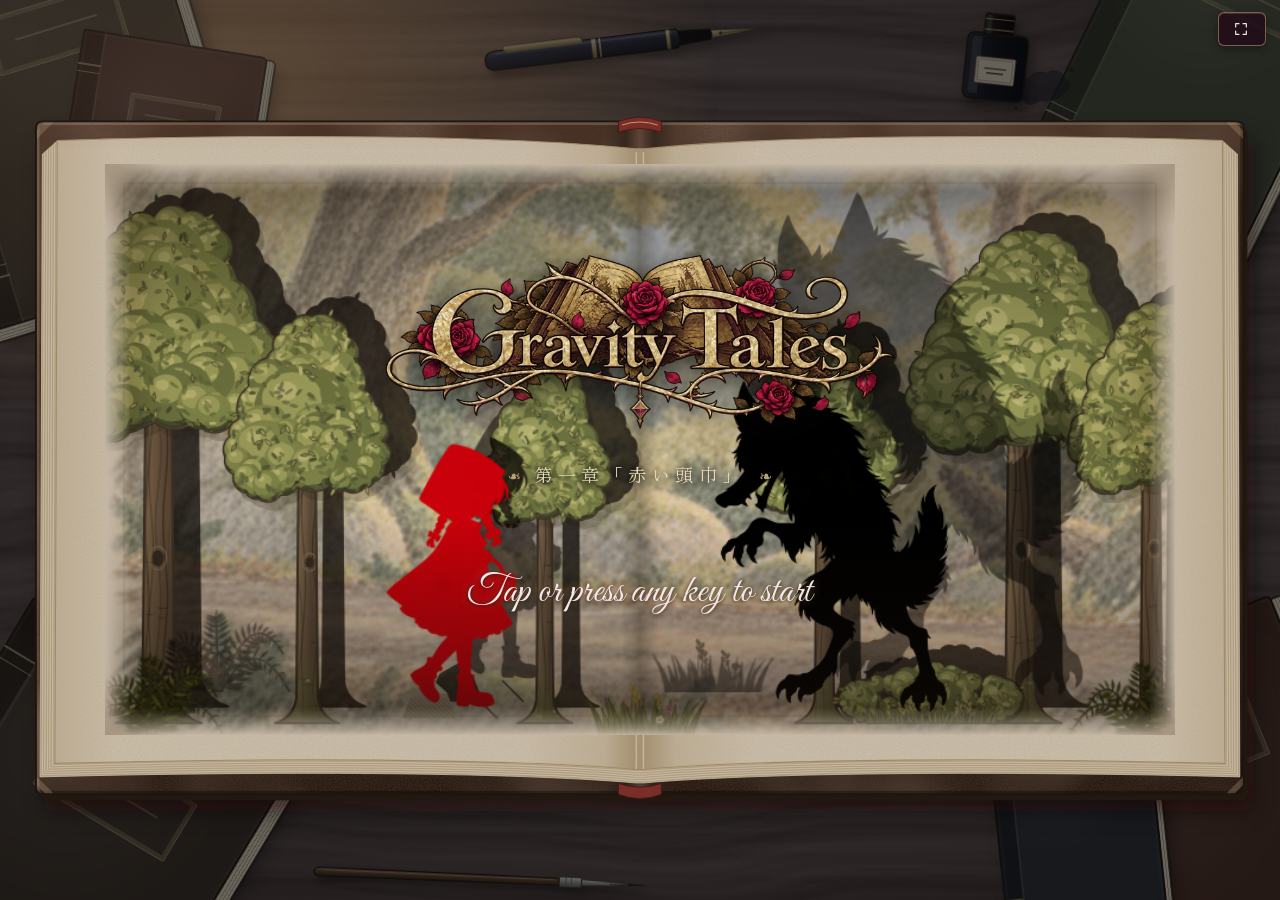
==== index.html @ c8a1c905 "本：第一章のとびらの狼を、赤ずきんより大きく（文字は少し上へ。狼の耳が文字にかからないよう、右へ寄せる） Co-Authored-By: Claude Opus 5.5 <noreply@anthro" ====
<!DOCTYPE html>
<html lang="ja">
<head>
<meta charset="UTF-8">
<meta name="viewport" content="width=device-width, initial-scale=1.0, maximum-scale=1.0, user-scalable=no">
<title>Gravity Tales — 第一章「赤い頭巾」</title>
<link rel="preconnect" href="https://fonts.googleapis.com">
<link href="https://fonts.googleapis.com/css2?family=Cormorant+Garamond:wght@500;600;700&family=Zen+Old+Mincho:wght@500;700&family=Caveat:wght@500;700&family=Great+Vibes&family=Yuji+Syuku&display=swap" rel="stylesheet">
<link rel="stylesheet" href="css/game.css?v=202611200950">
</head>
<body>
<div class="ambient" aria-hidden="true"></div>
<!-- 机の上の、ほかの本（ななめに置いてある。ゲームの本のうしろ。css/game.css の .desk-books） -->
<div class="desk-books" aria-hidden="true">
  <div class="db" style="--c:#5a4232; --w:22vw; left:-5vw; top:-9vh; --r:-17deg"><b></b></div>
  <div class="db" style="--c:#7a2e2a; --w:15vw; left:5vw; top:5vh; --r:9deg"><b></b></div>
  <div class="db" style="--c:#4d5a44; --w:19vw; right:-4vw; top:-12vh; --r:26deg"><b></b></div>
  <div class="db" style="--c:#4a382d; --w:25vw; left:-8vw; bottom:-22vh; --r:31deg"><b></b></div>
  <div class="db" style="--c:#6b3428; --w:23vw; right:-7vw; bottom:-16vh; --r:-22deg"><b></b></div>
  <div class="db" style="--c:#2f3a52; --w:13vw; right:9vw; bottom:-4vh; --r:-6deg"><b></b></div>
  <!-- インクのしみ（インク瓶のそば） -->
  <svg class="dk dk-stain" viewBox="0 0 100 60"><path d="M18 30 Q14 14 34 15 Q44 6 58 14 Q78 10 80 28 Q92 38 74 46 Q60 56 42 48 Q22 54 20 42 Q8 38 18 30Z" fill="#1d2238" opacity=".55"/><circle cx="90" cy="18" r="3.2" fill="#1d2238" opacity=".5"/><circle cx="8" cy="50" r="2.2" fill="#1d2238" opacity=".45"/></svg>
  <!-- インク瓶（四角いガラス瓶・黒いふた・紙のラベル） -->
  <svg class="dk dk-ink" viewBox="0 0 120 150">
    <defs><linearGradient id="dkGlass" x1="0" x2="1"><stop offset="0" stop-color="#2a3150"/><stop offset=".45" stop-color="#151a30"/><stop offset="1" stop-color="#0d1020"/></linearGradient>
      <linearGradient id="dkCap" x1="0" x2="1"><stop offset="0" stop-color="#3a3430"/><stop offset=".4" stop-color="#1c1815"/><stop offset="1" stop-color="#0e0c0a"/></linearGradient></defs>
    <path d="M14 56 Q14 44 26 44 H94 Q106 44 106 56 V132 Q106 144 94 144 H26 Q14 144 14 132Z" fill="url(#dkGlass)" stroke="#2b2018" stroke-width="2.5"/>
    <path d="M22 54 Q22 50 27 50 H36 V136 H27 Q22 136 22 132Z" fill="#fff" opacity=".13"/>
    <rect x="30" y="80" width="60" height="40" rx="2" fill="#e9dfc8" stroke="#6b5640" stroke-width="1.5"/>
    <rect x="34" y="84" width="52" height="32" rx="1" fill="none" stroke="#a8925f" stroke-width="1"/>
    <path d="M44 97 H76 M48 104 H72" stroke="#5a4632" stroke-width="2" stroke-linecap="round"/>
    <rect x="38" y="14" width="44" height="32" rx="4" fill="url(#dkCap)" stroke="#2b2018" stroke-width="2.5"/>
    <path d="M38 22 H82 M38 38 H82" stroke="#cdb06a" stroke-width="1.6" opacity=".8"/>
    <rect x="42" y="16" width="6" height="28" rx="2" fill="#fff" opacity=".12"/>
  </svg>
  <!-- 万年筆（紺の軸・金のクリップと輪・金のペン先） -->
  <svg class="dk dk-fpen" viewBox="0 0 400 44">
    <defs><linearGradient id="dkBarrel" x1="0" y1="0" x2="0" y2="1"><stop offset="0" stop-color="#4a5590"/><stop offset=".35" stop-color="#262e5c"/><stop offset="1" stop-color="#131733"/></linearGradient>
      <linearGradient id="dkGold" x1="0" y1="0" x2="0" y2="1"><stop offset="0" stop-color="#f3dc9a"/><stop offset=".5" stop-color="#c9a456"/><stop offset="1" stop-color="#8a6a2e"/></linearGradient></defs>
    <path d="M318 16 L392 22 L318 28 Q312 22 318 16Z" fill="url(#dkGold)" stroke="#5a4320" stroke-width="1.2"/>
    <path d="M336 22 L390 22" stroke="#5a4320" stroke-width="1"/><circle cx="336" cy="22" r="2.2" fill="#5a4320"/>
    <path d="M276 12 L322 15 Q326 22 322 29 L276 32Z" fill="#14151c" stroke="#2b2018" stroke-width="1.5"/>
    <path d="M14 22 Q14 9 30 9 H274 Q280 9 280 22 Q280 35 274 35 H30 Q14 35 14 22Z" fill="url(#dkBarrel)" stroke="#1a1410" stroke-width="2"/>
    <rect x="160" y="9" width="6" height="26" fill="url(#dkGold)"/><rect x="170" y="9" width="2.5" height="26" fill="url(#dkGold)"/>
    <rect x="262" y="9" width="5" height="26" fill="url(#dkGold)"/>
    <path d="M40 4 H140 Q148 4 148 9 V13 H50 Q40 13 40 8Z" fill="url(#dkGold)" stroke="#5a4320" stroke-width="1"/>
    <path d="M30 13 H270" stroke="#fff" stroke-width="2" opacity=".18" stroke-linecap="round"/>
  </svg>
  <!-- つけペン（木の軸・銀のペン先） -->
  <svg class="dk dk-dpen" viewBox="0 0 400 24">
    <defs><linearGradient id="dkWood" x1="0" y1="0" x2="0" y2="1"><stop offset="0" stop-color="#b07a48"/><stop offset=".45" stop-color="#7a4a26"/><stop offset="1" stop-color="#4a2b14"/></linearGradient>
      <linearGradient id="dkSteel" x1="0" y1="0" x2="0" y2="1"><stop offset="0" stop-color="#eef0f2"/><stop offset=".5" stop-color="#a5abb2"/><stop offset="1" stop-color="#5d636b"/></linearGradient></defs>
    <path d="M8 12 Q8 7 16 7 L292 8 L292 16 L16 17 Q8 17 8 12Z" fill="url(#dkWood)" stroke="#2b1a0c" stroke-width="1.5"/>
    <rect x="292" y="6" width="26" height="12" rx="1.5" fill="url(#dkSteel)" stroke="#3c4046" stroke-width="1.2"/>
    <path d="M300 6 V18 M306 6 V18" stroke="#6e747b" stroke-width="1"/>
    <path d="M318 8 L392 12 L318 16Z" fill="url(#dkSteel)" stroke="#3c4046" stroke-width="1.1"/>
    <path d="M350 12 L390 12" stroke="#3c4046" stroke-width=".9"/><path d="M372 11 L392 12 L372 13Z" fill="#1d2238"/>
    <path d="M20 10 H286" stroke="#fff" stroke-width="1.4" opacity=".2" stroke-linecap="round"/>
  </svg>
</div>
<!-- 本の枠・背表紙の線を、手描きのように少しゆらがせるフィルター（css/game.css の filter:url(#gt-rough)） -->
<svg width="0" height="0" style="position:absolute" aria-hidden="true"><filter id="gt-rough"><feTurbulence type="fractalNoise" baseFrequency="0.035" numOctaves="2" seed="4"/><feDisplacementMap in="SourceGraphic" scale="3"/></filter><filter id="gt-soft" x="-5%" y="-5%" width="110%" height="110%"><feTurbulence type="fractalNoise" baseFrequency="0.012" numOctaves="1" seed="9"/><feDisplacementMap in="SourceGraphic" scale="2"/></filter></svg>
<div class="stage">
  <header class="masthead">
    <h1>GRAVITY TALES</h1>
    <div class="flourish"><span class="sub">第一章「赤い頭巾」</span></div>
    <div class="tagline"></div>
  </header>

  <div class="book-frame">
    <div class="ribbon" aria-hidden="true"></div>
    <div class="hud">
      <span id="hudLeft">← 左ページ</span>
      <span id="hudStage">序章 ── 森</span>
      <span id="hudRight">右ページ →</span>
    </div>

    <div class="canvas-wrap">
      <canvas id="game" width="900" height="480"></canvas>
      <div class="qte" id="qte">
        <div class="big" id="qteBig">！</div>
        <div class="flipnow" id="qteBtn">Now! Flip the book</div>
      </div>
      <div class="dialogue" id="dlg">
        <div class="speaker" id="dlgSpeaker">　</div>
        <div class="dline" id="dlgLine">　</div>
        <div class="choices" id="dlgChoices"></div>
        <div class="dhint" id="dlgHint">▶ Tap / Click</div>
      </div>
    </div>

    <div class="under">
      <div class="controls">
        <span><kbd>←</kbd><kbd>→</kbd> 移動</span>
        <span><kbd>↑</kbd><kbd>W</kbd> ジャンプ</span>
        <span><kbd>F</kbd><kbd>Space</kbd> 重力反転</span>
        <span>キャラの近くで <kbd>Enter</kbd> かタップで話す</span>
        <span><kbd>R</kbd> やり直す</span>
        <span><kbd>Esc</kbd> メニュー</span>
      </div>
      <div style="display:flex; gap:8px; flex-wrap:wrap; justify-content:center;">
      <button class="bookbtn fsbtn" id="fsBtn" title="全画面にする／もどす">
        <svg viewBox="0 0 24 24" fill="none" stroke="currentColor" stroke-width="1.8" stroke-linecap="round" stroke-linejoin="round" aria-hidden="true"><path d="M4 9V4h5M20 9V4h-5M4 15v5h5M20 15v5h-5"/></svg>
        <span id="fsLabel">全画面</span>
      </button>
      <button class="bookbtn" id="openBook">
        <svg viewBox="0 0 24 24" fill="none" stroke="currentColor" stroke-width="1.6" stroke-linecap="round" stroke-linejoin="round" aria-hidden="true"><path d="M12 6c-2-1.4-4.6-2-8-2v14c3.4 0 6 .6 8 2 2-1.4 4.6-2 8-2V4c-3.4 0-6 .6-8 2z"/><path d="M12 6v14"/></svg>
        本を開く<small style="opacity:.7;font-size:11px">（ページを読み返す）</small>
      </button>
      </div>
    </div>

    <div class="touch-ui">
      <div class="touch-group">
        <div class="btn" id="btnLeft">◀</div>
        <div class="btn" id="btnRight">▶</div>
      </div>
      <div class="btn flip" id="btnFlip">Flip</div>
      <div class="touch-group">
        <div class="btn" id="btnJump">▲</div>
      </div>
    </div>
    <div class="rotate-hint">📱 スマホを横向きにすると、大きな画面で遊べます</div>
  </div>
  <div class="credit">右ページの右の端まで進むと、ページがめくれて物語が進む</div>
</div>

<div class="modal" id="bookModal">
  <div class="book-inner">
    <h2>『Gravity Tales』</h2>
    <div id="pageList"></div>
    <div class="close"><button id="closeBook">閉じる</button></div>
  </div>
</div>

<!-- ====================================================================== -->
<!-- スクリプトの読み込み順：                                                -->
<!--   1) js/engine.js … 共通エンジン（GT を作る。最初に読む）                -->
<!--   2) stages/*.js  … 各ステージ（順不同でOK。並び順は playlist が決める）   -->
<!--   3) js/playlist.js … 並び順・ページ・初期状態                          -->
<!--   4) js/menu.js   … メニュー画面・セーブ（js/page.js の前）              -->
<!-- ステージを足したら、stages/ の行をここに1行コピーして増やすだけ。        -->
<!-- ====================================================================== -->
<script src="js/engine.js?v=202611200950"></script>
<script src="js/paper.js?v=202611200950"></script>     <!-- 本の紙（engine.js のすぐあと） -->
<script src="js/sprites.js?v=202611200950"></script>   <!-- キャラクターの絵 -->
<script src="stages/_decor.js?v=202611200950"></script>

<script src="stages/00t_title.js?v=202611200950"></script>
<script src="stages/00_opening.js?v=202611200950"></script>
<script src="stages/00a_wake.js?v=202611200950"></script>
<script src="stages/01_komichi1.js?v=202611200950"></script>
<script src="stages/02_komichi2.js?v=202611200950"></script>
<script src="js/inkwrite.js?v=202611200950"></script>
<script src="stages/02b_chapter_card.js?v=202611200950"></script>
<script src="stages/02c_mari_gate.js?v=202611200950"></script>
<script src="stages/02d_chapter_select.js?v=202611200950"></script>
<script src="stages/03_house_peek.js?v=202611200950"></script>
<script src="stages/04_path1.js?v=202611200950"></script>
<script src="stages/05_meet_hood.js?v=202611200950"></script>
<script src="stages/05b_cliff.js?v=202611200950"></script>   <!-- 森の崖（木箱を運ぶ謎解き） -->
<script src="stages/06_wolf_talk.js?v=202611200950"></script>
<script src="stages/07_crossroads.js?v=202611200950"></script>
<script src="stages/08_path2.js?v=202611200950"></script>
<script src="stages/08b_path2b.js?v=202611200950"></script>   <!-- 近道②（いばらのトンネル） -->
<script src="stages/08c_flowers.js?v=202611200950"></script>  <!-- お花畑（遠回り） -->
<script src="stages/09_path3.js?v=202611200950"></script>
<script src="stages/10_path4.js?v=202611200950"></script>
<script src="stages/11_house_front.js?v=202611200950"></script>
<script src="stages/12a_room_art.js?v=202611200950"></script>   <!-- おばあさんの家：部屋の絵 -->
<script src="stages/12b_wolf_boss.js?v=202611200950"></script>
<script src="stages/12_grannys_house.js?v=202611200950"></script>   <!-- おばあさんの家：お話（到着・QTE・結末） -->

<script src="js/playlist.js?v=202611200950"></script>
<script src="js/sfx_data.js?v=202611200950"></script>   <!-- 大きく鳴らす効果音の中身 -->
<script src="js/sfx.js?v=202611200950"></script>       <!-- 効果音 -->
<script src="js/music.js?v=202611200950"></script>     <!-- 音楽（BGM。playlist.js のあとに読む） -->
<script src="js/bookart.js?v=202611200950"></script>   <!-- 本の挿絵 -->
<script src="js/bookview.js?v=202611200950"></script>  <!-- 本を読みかえす画面（ページをめくる） -->
<script src="js/menu.js?v=202611200950"></script>      <!-- メニュー画面（playlist.js のあとに読む） -->
<script src="js/page.js?v=202611200950"></script>     <!-- 画面外の飾り・全画面・見出しの色 -->
</body>
</html>
---- css/game.css ----
/* Gravity Tale ── ゲーム画面の見た目（index.html から読む） */
:root{
  --parchment:#e8dcc0; --parchment-dark:#d9c9a3; --ink:#2b2e4a; --ink-soft:#4a4e6d;
  --gold:#b08d57; --moss:#57644a; --rose:#8b5e63; --spine:#3a3226;
}
*{box-sizing:border-box;}
/* ---- 画面外：夜の書斎の机（ランプの灯り・木目・ただようほこり） ---- */
html,body{
  margin:0; padding:0; min-height:100%;
  background:
    radial-gradient(ellipse 70% 55% at 50% 0%, rgba(255,196,120,0.16), rgba(255,196,120,0) 70%),
    radial-gradient(ellipse at center, rgba(0,0,0,0) 45%, rgba(0,0,0,0.55) 100%),
    repeating-linear-gradient(92deg, rgba(255,255,255,0.012) 0 2px, rgba(0,0,0,0.035) 2px 5px, rgba(255,255,255,0) 5px 11px),
    linear-gradient(180deg, #33281c 0%, #241c13 60%, #1a140d 100%);
  background-attachment:fixed;
  display:flex; align-items:flex-start; justify-content:center;
  font-family:'Zen Old Mincho', serif; overflow-y:auto; overflow-x:hidden; color:#e8dcc0;
}
html{ display:block; } body{ width:100%; min-height:100vh; }   /* 狭い画面でも、本が画面の幅におさまるように */
.ambient{ position:fixed; inset:0; pointer-events:none; z-index:0; overflow:hidden; }
.ambient i{ position:absolute; bottom:-10px; width:3px; height:3px; border-radius:50%;
  background:rgba(255,222,160,0.55); box-shadow:0 0 6px rgba(255,210,140,0.6); opacity:0;
  animation:mote linear infinite; }
@keyframes mote{ 0%{ transform:translate(0,0); opacity:0 } 15%{ opacity:0.8 } 85%{ opacity:0.5 } 100%{ transform:translate(var(--dx),-105vh); opacity:0 } }
@media (prefers-reduced-motion:reduce){ .ambient{ display:none; } }

.stage{ position:relative; z-index:1; display:flex; flex-direction:column; align-items:center; gap:14px; width:100%; max-width:960px; padding:18px 10px 28px; }

/* ---- 題字 ---- */
.masthead{ text-align:center; }
h1{ font-family:'Cormorant Garamond',serif; font-weight:700; letter-spacing:0.22em; font-size:clamp(22px,3.4vw,32px); margin:0; line-height:1.1;
  background:linear-gradient(180deg,#f6e7bf 0%,#d8b46e 55%,#a9803f 100%); -webkit-background-clip:text; background-clip:text; color:transparent;
  filter:drop-shadow(0 2px 6px rgba(0,0,0,0.6)); }
.flourish{ display:flex; align-items:center; justify-content:center; gap:10px; margin-top:6px; color:#b08d57; font-size:12px; }
.flourish::before,.flourish::after{ content:''; width:clamp(40px,10vw,110px); height:1px; background:linear-gradient(90deg,rgba(176,141,87,0),rgba(176,141,87,0.8)); }
.flourish::after{ transform:scaleX(-1); }
.sub{ color:#cbb98f; font-size:13px; letter-spacing:0.12em; }
.tagline{ color:#8f8264; font-size:11px; letter-spacing:0.1em; margin-top:3px; font-style:italic; }

/* ---- 本の表紙（革・金の箔押しの枠・しおりのリボン） ---- */
.book-frame{
  position:relative; border-radius:10px; padding:12px 16px 16px;
  width:100%; max-width:932px;
  background:
    radial-gradient(ellipse at 30% 20%, rgba(255,255,255,0.06), rgba(255,255,255,0) 60%),
    radial-gradient(circle at 80% 90%, rgba(0,0,0,0.25), rgba(0,0,0,0) 50%),
    linear-gradient(160deg,#5a3a26 0%,#432a1b 45%,#2e1d13 100%);
  box-shadow: 0 30px 70px rgba(0,0,0,0.6), 0 6px 0 #1c120b, inset 0 1px 0 rgba(255,230,190,0.12), inset 0 0 40px rgba(0,0,0,0.45);
}
.book-frame::before{   /* 金の箔押しの二重線 */
  content:''; position:absolute; inset:5px; border-radius:7px; pointer-events:none;
  border:1px solid rgba(214,178,110,0.55); box-shadow:inset 0 0 0 3px rgba(0,0,0,0.15), inset 0 0 0 4px rgba(214,178,110,0.25);
}
.book-frame::after{    /* 四すみの飾り */
  content:''; position:absolute; inset:9px; pointer-events:none; border-radius:5px;
  --c:rgba(214,178,110,0.85);
  background:
    linear-gradient(var(--c),var(--c)) top left/18px 2px no-repeat, linear-gradient(var(--c),var(--c)) top left/2px 18px no-repeat,
    linear-gradient(var(--c),var(--c)) top right/18px 2px no-repeat, linear-gradient(var(--c),var(--c)) top right/2px 18px no-repeat,
    linear-gradient(var(--c),var(--c)) bottom left/18px 2px no-repeat, linear-gradient(var(--c),var(--c)) bottom left/2px 18px no-repeat,
    linear-gradient(var(--c),var(--c)) bottom right/18px 2px no-repeat, linear-gradient(var(--c),var(--c)) bottom right/2px 18px no-repeat;
}
.ribbon{ position:absolute; top:-6px; right:clamp(40px,9%,90px); width:22px; height:calc(100% + 34px); z-index:-1; pointer-events:none;
  background:linear-gradient(90deg,#7a2a26,#a8423a 45%,#7a2a26); box-shadow:2px 4px 8px rgba(0,0,0,0.5);
  clip-path:polygon(0 0,100% 0,100% 100%,50% calc(100% - 10px),0 100%); }

/* ---- ページの上の見出し（左右の重力・いまの章） ---- */
.hud{ position:relative; display:grid; grid-template-columns:minmax(0,1fr) auto minmax(0,1fr); align-items:center; gap:8px; width:100%; padding:2px 6px 8px; font-size:12px; color:#cbb98f; letter-spacing:0.05em; }
#hudLeft,#hudRight{ justify-self:start; padding:3px 12px; border-radius:20px; border:1px solid rgba(176,141,87,0.45); background:rgba(0,0,0,0.22);
  transition:color .3s, border-color .3s, background .3s; white-space:nowrap; }
#hudRight{ justify-self:end; }
#hudLeft,#hudRight{ max-width:100%; overflow:hidden; text-overflow:ellipsis; }
.book-frame,.canvas-wrap{ min-width:0; }
@media (max-width:560px){
  .book-frame{ padding:10px 10px 12px; }
  .hud{ font-size:10.5px; padding:0 2px 6px; } #hudLeft,#hudRight{ padding:2px 8px; }
  #hudStage{ font-size:12px; letter-spacing:0.06em; } .hud #hudStage::before,.hud #hudStage::after{ display:none; }
  .ribbon{ display:none; }
}
#hudLeft.rev,#hudRight.rev{ color:#f3d7d2; border-color:rgba(201,80,63,0.75); background:rgba(139,40,34,0.35); }
#hudStage{ color:#f1e4c2; font-weight:700; letter-spacing:0.14em; font-size:14px; padding:2px 4px; white-space:nowrap; text-shadow:0 1px 3px rgba(0,0,0,0.6); }
#hudStage::before{ content:'❧'; display:inline-block; transform:scaleX(-1); margin-right:10px; color:#b08d57; }
#hudStage::after{ content:'❧'; margin-left:10px; color:#b08d57; }

.canvas-wrap{ container-type:inline-size; position:relative; width:100%; border-radius:4px; box-shadow:0 0 0 1px rgba(0,0,0,0.5), 0 0 0 4px rgba(214,178,110,0.18), 0 8px 18px rgba(0,0,0,0.45); }
canvas#game{ display:block; border-radius:3px; width:100%; height:auto; aspect-ratio:900/480; }

.dialogue{
  position:absolute; left:0; right:0; bottom:0; padding:1.55cqw 1.8cqw 1.8cqw 1.8cqw;   /* cqw：ゲーム画面の幅に合わせて大きくなる */
  background:linear-gradient(180deg, rgba(20,17,12,0) 0%, rgba(20,17,12,0.82) 30%, rgba(20,17,12,0.94) 100%);
  display:none; flex-direction:column; gap:0.9cqw; border-radius:0 0 3px 3px;
}
.dialogue.show{ display:flex; }
.dialogue.hold{ opacity:0; pointer-events:none; }   /* 人物が動いているあいだは、会話の枠を消す（GT.holdDialogue） */
.speaker{ font-family:'Cormorant Garamond',serif; font-size:clamp(12px,1.67cqw,40px); letter-spacing:0.1em; color:#d9b877; font-weight:700; }
.speaker.mari{ color:#a9b0d6; } .speaker.wolf{ color:#c9503f; } .speaker.hood{ color:#d98a90; }
.speaker.granny{ color:#c8b78f; } .speaker.narr{ color:#8a8266; font-style:italic; }
.speaker.mother{ color:#d9a77a; } .speaker.boy{ color:#a9bf93; }
.dline{ font-size:clamp(14px,1.78cqw,44px); line-height:1.7; color:#efe6cf; min-height:1.7em; letter-spacing:0.02em; }
.dline.big{ font-size:clamp(22px,2.9cqw,72px); font-weight:900; line-height:1.4; letter-spacing:0.06em; color:#fff3dc; text-shadow:0 2px 0 rgba(90,20,15,0.55); }   /* 叫ぶセリフ（big:true） */
.dhint{ font-size:clamp(10px,1.22cqw,30px); color:#8a8266; text-align:right; letter-spacing:0.08em; }
.choices{ display:flex; flex-direction:column; gap:0.9cqw; margin-top:0.45cqw; }
.choice{
  background:rgba(176,141,87,0.12); border:1px solid rgba(176,141,87,0.5); border-radius:8px;
  padding:1.2cqw 1.55cqw; font-size:clamp(13px,1.67cqw,40px); color:#efe6cf; cursor:pointer; text-align:left;
  font-family:'Zen Old Mincho',serif; transition:background .15s;
}
.choice:hover,.choice:active{ background:rgba(176,141,87,0.28); }
.choice.locked, .choice.locked:hover{ opacity:0.45; cursor:default; background:none; font-style:italic; }   /* まだ選べない選択肢 */
.name-ask{ display:flex; gap:0.9cqw; align-items:stretch; flex-wrap:wrap; }
.name-ask input{ flex:1; min-width:140px; font-family:'Zen Old Mincho',serif; font-size:clamp(14px,1.9cqw,46px); color:#2b2418;
  background:#f3ead0; border:2px solid #b08d57; border-radius:8px; padding:0.35em 0.7em; outline:none; letter-spacing:0.08em; }
.name-ask input:focus{ border-color:#d8b46e; box-shadow:0 0 0 3px rgba(216,180,110,0.35); }
.name-ask .choice{ flex:none; text-align:center; }
.name-ask input.shake{ animation:nameShake .35s; }
@keyframes nameShake{ 0%,100%{transform:translateX(0)} 25%{transform:translateX(-6px)} 75%{transform:translateX(6px)} }

.qte{ position:absolute; inset:0; display:none; align-items:center; justify-content:center; flex-direction:column; gap:10px; background:rgba(20,17,12,0.35); }
.qte.show{ display:flex; }
.qte .big{ font-size:clamp(16px,2.45cqw,60px); color:#e8dcc0; letter-spacing:0.1em; text-shadow:0 2px 8px #000; }
.qte .flipnow{ background:rgba(201,80,63,0.25); border:2px solid #c9503f; color:#fff; padding:1.55cqw 2.9cqw; border-radius:3.3cqw; font-size:clamp(14px,2cqw,50px); letter-spacing:0.08em; animation:pulse .5s infinite alternate; }
@keyframes pulse{ from{transform:scale(1);} to{transform:scale(1.08);} }

/* ---- 本の下：操作の説明（キーの形）・タッチ用ボタン・本を開くボタン ---- */
.under{ display:flex; align-items:center; justify-content:space-between; gap:12px; margin-top:12px; flex-wrap:wrap; }
.controls{ display:flex; gap:6px 14px; color:#b5a580; font-size:12px; letter-spacing:0.03em; flex-wrap:wrap; flex:1; min-width:260px; }
.controls span{ display:inline-flex; align-items:center; gap:5px; white-space:nowrap; }
.controls kbd{ font-family:'Zen Old Mincho',serif; font-size:11px; color:#2b2418; min-width:22px; text-align:center;
  padding:2px 6px; border-radius:4px; background:linear-gradient(180deg,#f1e6c9,#d6c49a);
  box-shadow:0 2px 0 #8a7350, 0 3px 4px rgba(0,0,0,0.4); }
.bookbtn{ display:inline-flex; align-items:center; gap:8px; font-size:13px; color:#f1e4c2; letter-spacing:0.08em; cursor:pointer; font-family:'Zen Old Mincho',serif;
  padding:8px 16px 8px 14px; border-radius:6px; border:1px solid rgba(214,178,110,0.6);
  background:linear-gradient(180deg,rgba(176,141,87,0.28),rgba(120,88,48,0.22)); box-shadow:0 3px 8px rgba(0,0,0,0.35), inset 0 1px 0 rgba(255,235,200,0.15);
  transition:transform .15s, background .15s, box-shadow .15s; white-space:nowrap; }
.bookbtn:hover{ transform:translateY(-1px); background:linear-gradient(180deg,rgba(176,141,87,0.42),rgba(120,88,48,0.3)); box-shadow:0 6px 12px rgba(0,0,0,0.4), inset 0 1px 0 rgba(255,235,200,0.2); }
.bookbtn:focus-visible{ outline:2px solid #d8b46e; outline-offset:2px; }
.bookbtn svg{ width:18px; height:18px; flex:none; }
/* 本を開くように誘導しているとき（js/bookview.js の GT.guideToBook）：ボタンが光り、上に吹き出しが出る */
.bookbtn.gt-guide{ position:relative; border-color:#f0cf86; animation:gtGuideGlow 1.1s ease-in-out infinite alternate; }
.bookbtn.gt-guide::after{ content:attr(data-guide); position:absolute; left:50%; bottom:calc(100% + 12px); transform:translateX(-50%);
  padding:6px 12px; border-radius:6px; background:#f3ead0; color:#3a2a1a; font-size:13px; letter-spacing:0.06em; white-space:nowrap;
  box-shadow:0 4px 10px rgba(0,0,0,0.45); pointer-events:none; animation:gtGuideBob 1.1s ease-in-out infinite alternate; z-index:5; }
.bookbtn.gt-guide::before{ content:''; position:absolute; left:50%; bottom:calc(100% + 4px); transform:translateX(-50%);
  border:8px solid transparent; border-top-color:#f3ead0; border-bottom:0; pointer-events:none; animation:gtGuideBob 1.1s ease-in-out infinite alternate; z-index:5; }
@keyframes gtGuideGlow{ from{ box-shadow:0 3px 8px rgba(0,0,0,0.35), 0 0 0 0 rgba(240,207,134,0.0); }
                        to  { box-shadow:0 3px 8px rgba(0,0,0,0.35), 0 0 18px 4px rgba(240,207,134,0.75); background:linear-gradient(180deg,rgba(214,178,110,0.5),rgba(150,110,60,0.35)); } }
@keyframes gtGuideBob{ from{ margin-bottom:0; } to{ margin-bottom:5px; } }

/* タッチ用ボタン：真鍮のメダル。マウスで遊ぶ画面では出さない（指で触る画面だけ） */
.touch-ui{ display:none; justify-content:space-between; align-items:center; width:100%; margin-top:12px; gap:10px; }
@media (hover:none), (pointer:coarse){ .touch-ui{ display:flex; } .controls{ display:none; } .under{ justify-content:center; } }
.touch-group{ display:flex; gap:10px; }
.btn{ width:58px; height:58px; border-radius:50%; color:#3a2a14; font-size:20px; display:flex; align-items:center; justify-content:center;
  user-select:none; -webkit-user-select:none; touch-action:none;
  background:radial-gradient(circle at 35% 30%,#f6e2b0 0%,#d2ab62 45%,#9a7334 100%);
  box-shadow:0 4px 0 #5e4420, 0 6px 10px rgba(0,0,0,0.5), inset 0 0 0 2px rgba(255,240,200,0.35), inset 0 -3px 6px rgba(80,50,15,0.35);
  transition:transform .06s, box-shadow .06s; }
.btn:active{ transform:translateY(3px); box-shadow:0 1px 0 #5e4420, 0 2px 4px rgba(0,0,0,0.5), inset 0 0 0 2px rgba(255,240,200,0.35), inset 0 -2px 4px rgba(80,50,15,0.35); }
.btn.flip{ flex:none; white-space:nowrap; width:auto; padding:0 20px; border-radius:30px; color:#f8e9e4; font-size:12px; line-height:1.15; text-align:center; letter-spacing:0.06em;   /* 封蝋の赤 */
  background:radial-gradient(circle at 35% 30%,#d0675a 0%,#a23b31 50%,#6e2019 100%);
  box-shadow:0 4px 0 #4a140f, 0 6px 10px rgba(0,0,0,0.5), inset 0 0 0 2px rgba(255,200,190,0.25), inset 0 -3px 6px rgba(60,10,5,0.4); }
.btn.flip:active{ box-shadow:0 1px 0 #4a140f, 0 2px 4px rgba(0,0,0,0.5), inset 0 0 0 2px rgba(255,200,190,0.25); }


/* ---- 全画面：本を画面いっぱいに広げる（ゲーム画面は縦横の比をたもったまま、入るだけ大きく） ---- */
.book-frame.is-full{ position:fixed; inset:0; z-index:40; max-width:none; width:100%; height:100%; border-radius:0;
  padding:10px 16px 12px; display:flex; flex-direction:column; align-items:center; justify-content:center; gap:4px; }
.book-frame.is-full .hud, .book-frame.is-full .canvas-wrap, .book-frame.is-full .under, .book-frame.is-full .touch-ui{ width:var(--gw,100%); flex:none; }
.book-frame.is-full .under, .book-frame.is-full .touch-ui{ margin-top:6px; }
.book-frame.is-full .ribbon{ display:none; }
.book-frame.is-full .hud, .book-frame.is-full .under{ zoom:var(--gs,1); width:calc(var(--gw,100%) / var(--gs,1)); }   /* 見出し・操作説明も、ゲーム画面に合わせて大きく */
body.gt-full{ overflow:hidden; }
.fsbtn svg{ width:16px; height:16px; }
/* スマホを横にした全画面：ボタンはゲーム画面の外（左右）に置く。ゲーム画面は、残りの場所に入るだけ大きく
   左の列：上に 全画面・本を開く／下に ◀ ▶（横ならび。左の親指）
   右の列：▲ と、その上に「本を裏返す」（右の親指） */
@media (hover:none) and (orientation:landscape), (pointer:coarse) and (orientation:landscape){
  .book-frame.is-full{ display:grid; grid-template-columns:auto var(--gw,60vw) auto; grid-template-rows:1fr auto;
    align-content:stretch; justify-content:center; column-gap:10px; row-gap:10px;
    padding:10px calc(10px + env(safe-area-inset-right,0px)) 12px calc(10px + env(safe-area-inset-left,0px)); }
  .book-frame.is-full .hud{ display:none; }
  .book-frame.is-full .canvas-wrap{ grid-column:2; grid-row:1 / span 2; align-self:center; margin:0; }
  .book-frame.is-full .touch-ui{ display:contents; }
  .book-frame.is-full .touch-ui > .touch-group:first-child{ grid-column:1; grid-row:2; flex-direction:row; gap:8px; align-self:end; }
  .book-frame.is-full #btnFlip{ grid-column:3; grid-row:1; align-self:end; justify-self:center; }
  .book-frame.is-full .touch-ui > .touch-group:last-child{ grid-column:3; grid-row:2; justify-content:center; align-self:end; width:auto; }
  .book-frame.is-full .btn{ width:60px; height:60px; }
  .book-frame.is-full .btn.flip{ width:auto; height:56px; padding:0 16px; }
  .book-frame.is-full .under{ grid-column:1; grid-row:1; align-self:start; justify-self:start; width:auto; margin:0; zoom:1; }
  .book-frame.is-full .under > div{ flex-direction:row; }
  .book-frame.is-full .bookbtn{ font-size:0; padding:8px; gap:0; } .book-frame.is-full .bookbtn small{ display:none; }
  .book-frame.is-full .rotate-hint{ display:none; }
}
.credit{ color:#6f6450; font-size:11px; letter-spacing:0.12em; text-align:center; margin-top:2px; }
.modal{ position:fixed; inset:0; background:rgba(10,8,5,0.86); display:none; align-items:center; justify-content:center; z-index:50; padding:20px; }
.modal.show{ display:flex; }
.book-inner{ background:linear-gradient(180deg,#efe4c8,#e2d3ab); color:#2b2e4a; max-width:560px; width:100%; border-radius:6px; padding:26px 28px; box-shadow:0 20px 60px rgba(0,0,0,0.6); font-size:15px; line-height:1.8; max-height:80vh; overflow:auto; }
.book-inner h2{ font-family:'Cormorant Garamond',serif; letter-spacing:0.12em; margin:0 0 14px; font-size:22px; }
.page-entry{ border-bottom:1px dashed rgba(58,50,38,0.35); padding:10px 0; }
.page-entry .title{ font-weight:700; color:#3a2f2a; }
.page-entry .body{ color:#4a4e6d; white-space:pre-line; }
.page-entry.empty .body{ color:#a89a6f; font-style:italic; }
.wormhole{ letter-spacing:2px; color:#b0a074; }
.modal .close{ margin-top:16px; }
.modal .close button{ background:#3a2f2a; color:#e8dcc0; border:none; border-radius:6px; padding:9px 18px; cursor:pointer; font-family:'Zen Old Mincho',serif; font-size:14px; }

/* ---- スマホ・タブレット（指で触る画面） ---- */
html{ touch-action:manipulation; }                       /* ダブルタップで拡大しない */
.stage{ -webkit-touch-callout:none; -webkit-tap-highlight-color:transparent; }   /* 長押しのメニュー・タップの青い枠を出さない */
#game{ touch-action:none; user-select:none; -webkit-user-select:none; }
.gtm-touch{ display:none; }
.rotate-hint{ display:none; }
@media (hover:none), (pointer:coarse){
  .gtm-touch{ display:block; } .gtm-pc{ display:none; }
  .touch-ui{ position:relative; z-index:1; }
}
/* スマホを縦に持っているときは、横向きをすすめる（縦のままでも遊べる） */
@media (hover:none) and (orientation:portrait) and (max-width:700px), (pointer:coarse) and (orientation:portrait) and (max-width:700px){
  .rotate-hint{ display:block; text-align:center; color:#cbb98f; font-size:12px; letter-spacing:0.08em; margin:8px 0 0; }
}

/* 空中で「本を裏返す」を押して、裏返せなかったとき：ボタンが小さく首をふる */
.btn.flip.deny{ animation:gtDeny .4s ease; }
@keyframes gtDeny{ 0%,100%{ translate:0 0; } 20%{ translate:-6px 0; } 40%{ translate:6px 0; } 60%{ translate:-4px 0; } 80%{ translate:3px 0; } }
/* 横向き全画面では「本を開く」ボタンが画面の右はしにあるので、案内の吹き出しを右にそろえる（はみ出さない） */
@media (hover:none) and (orientation:landscape), (pointer:coarse) and (orientation:landscape){
  .book-frame.is-full .bookbtn.gt-guide::after{ left:auto; right:0; transform:none; white-space:nowrap; }
}


/* ==========================================================================
   見た目：参考画像２（参考画像２.jpg）のデザイン
     ・机：灰色の木目（assets/ui/desk_wood.webp）
     ・本：焦げ茶の表紙の上に、開いたクリーム色のページ。ページのふちに、重なった紙の線（js/page.js が SVG で描く .gt-cover）
       ゲーム画面の中は前のまま
     ・左がわに赤いリボンの旗：「Book」（本を読み返す）と「menu」。ふだんは半分ほど本のうしろ。カーソルを乗せると、すっと出る
     ・上に紺色のしおり（挟んだしおり。Ⅰ〜Ⅴ）。ふだんは本のうしろに隠れていて、カーソルを乗せると上へぴょこっと出る
   上の古いデザインのうえに、ここで上書きする（ここを消せば、前の見た目にもどる）
   ========================================================================== */
:root{ --cover:#45372f; --page:#efe7da; --page-line:#c4a574; --tab:#25286b; --tab-dark:#181a4e; --tab-gold:#cdb06a; --flag:#a8322b; --flag-dark:#7c221d; }
html,body{ background:#7e7570 url('../assets/ui/desk_wood.webp') center/1024px 512px repeat; background-attachment:fixed; color:#3a2f2a; }
body.gt-full{ background:#7e7570 url('../assets/ui/desk_wood.webp') center/1024px 512px repeat; }
.ambient, .masthead, .credit, .ribbon, .hud{ display:none !important; }
.stage{ max-width:none; padding:20px 10px; }
.book-frame:not(.is-full){ width:auto; max-width:none; }
.book-frame:not(.is-full) .canvas-wrap{ width:var(--gw,900px); }   /* 全画面でないときも、窓に入る大きさ（js/page.js の fit） */
.book-frame{ background:none; box-shadow:none; border-radius:0; padding:0; }
.book-frame::before, .book-frame::after{ display:none; }
/* ゲーム画面のまわりに、表紙とページのふちのぶんの余白（--gw … 全画面のときのゲーム画面の幅。js/page.js） */
.canvas-wrap, .book-frame.is-full .canvas-wrap{ z-index:1; box-shadow:none; border-radius:0;
  margin:calc(var(--gw,900px) * 0.14) calc(var(--gw,900px) * 0.16) calc(var(--gw,900px) * 0.06) calc(var(--gw,900px) * 0.16) !important; }   /* 左右おなじ：本は真ん中 */
canvas#game{ border-radius:0; }
/* 表紙と、開いたページ（ゲーム画面のうしろ。ゲーム画面のまわりだけが見える） */
.gt-cover, .gt-pages{ position:absolute; left:-11.111%; top:-14.583%; width:122.222%; height:129.167%; pointer-events:none; overflow:visible; }
.gt-cover{ z-index:-3; } .gt-pages{ z-index:-1; }   /* あいだ（z-index:-2）に、しおりと旗 */
/* 左がわの赤いリボンの旗（Book・menu）：右はしはページのあいだに挟まっている。カーソルを乗せると、すーっと引き出される */
/* 旗・しおりは、ページより手前（切れて見えないように、形がぜんぶ見える）。ゲーム画面にはかからない、ページのふちの上で止まる */
.gt-flags{ position:absolute; right:calc(100% + 0.6cqw); top:16%; display:flex; flex-direction:column; gap:2.6cqw; z-index:0; }
.gt-flag{ position:relative; width:17cqw; min-width:100px; height:7.2cqw; min-height:40px; border:none; padding:0 0 0 3.4cqw; cursor:pointer;
  background:var(--flag); color:#fbf4ea; font-family:'Caveat',cursive; font-weight:500; font-size:clamp(17px,3.6cqw,66px); line-height:1; text-align:left;
  clip-path:polygon(0 0,calc(100% - 0.6cqw) 0,100% 0.6cqw,100% calc(100% - 0.6cqw),calc(100% - 0.6cqw) 100%,0 100%,2.6cqw 50%);   /* 左はしは、リボンの切りこみ。右はしは角を落とす */
  filter:drop-shadow(0 2px 2px rgba(0,0,0,0.25)); transform:translateX(0) rotate(-1.2deg);
  transition:transform .45s cubic-bezier(.25,.8,.3,1); }
.gt-flag:nth-child(2){ transform:translateX(0) rotate(0.8deg); }
.gt-flag:hover, .gt-flag:focus-visible, .gt-flag.gt-guide{ transform:translateX(-3.4cqw) rotate(0); }                  /* すーっと引き出す */
.gt-flag:focus-visible{ outline:2px solid #f3d7a0; outline-offset:2px; }
.gt-flag svg, .gt-flag small{ display:none; }
.gt-flag.gt-guide{ animation:gtFlagGlow 1.1s ease-in-out infinite alternate; clip-path:none; }
@keyframes gtFlagGlow{ from{ filter:drop-shadow(0 2px 2px rgba(0,0,0,0.25)); } to{ filter:drop-shadow(0 0 10px rgba(255,220,140,0.95)); } }
.gt-flag.gt-guide::after{ content:attr(data-guide); position:absolute; left:0; bottom:calc(100% + 10px);   /* 上に出す（下の旗に隠れないように） */ white-space:nowrap; pointer-events:none;
  padding:6px 12px; border-radius:6px; background:#f3ead0; color:#3a2a1a; font-family:'Zen Old Mincho',serif; font-size:13px; box-shadow:0 4px 10px rgba(0,0,0,0.35); }
/* 上の紺色のしおり（挟んだしおり Ⅰ〜Ⅴ）：ほぼ正方形。上のまん中に、ひもを通す白い四角。上の二すみに、金の飾り。
   下のはしはページのあいだに挟まっている。カーソルを乗せると、すーっと上へ引き出される */
/* しおりは、ページのあいだに挟まっている（ページのうしろ）。下に長くのびているので、引き出しても下のはしは見えない */
.gt-tabs{ position:absolute; left:4cqw; top:calc(-1 * var(--tabTop,10cqw)); display:flex; align-items:flex-start; gap:1.2cqw; z-index:-2; }
.gt-tab{ --h:20cqw; --hide:0px; align-items:flex-start; position:relative; display:flex; align-items:center; justify-content:center; cursor:pointer;
  width:8.4cqw; min-width:52px; height:var(--h); background:var(--tab); border:none; border-radius:2px;
  color:#f6f0e4; font-family:'Cormorant Garamond',serif; font-weight:600; font-size:clamp(16px,3.2cqw,58px); padding:2.4cqw 0 0;
  box-shadow:0 -1px 4px rgba(0,0,0,0.25); transform:translateY(var(--hide)); transition:transform .45s cubic-bezier(.25,.8,.3,1); }
.gt-tab:hover, .gt-tab:focus-visible, .gt-tab.armed{ transform:translateY(-2.4cqw); }                                  /* すーっと引き出す */
.gt-tab:focus-visible{ outline:2px solid var(--tab-gold); outline-offset:2px; }
.gt-tab .orn{ position:absolute; left:0.5cqw; right:0.5cqw; top:0.5cqw; height:2.4cqw; pointer-events:none;              /* 上の二すみの、金の曲がった飾り */
  background:
    url("data:image/svg+xml,%3Csvg xmlns='http://www.w3.org/2000/svg' viewBox='0 0 24 24'%3E%3Cpath d='M3 22 V9 Q3 3 9 3 H22 M7 15 Q7 7 15 7' fill='none' stroke='%23cdb06a' stroke-width='2' stroke-linecap='round'/%3E%3C/svg%3E") left top/2.4cqw 2.4cqw no-repeat,
    url("data:image/svg+xml,%3Csvg xmlns='http://www.w3.org/2000/svg' viewBox='0 0 24 24'%3E%3Cpath d='M21 22 V9 Q21 3 15 3 H2 M17 15 Q17 7 9 7' fill='none' stroke='%23cdb06a' stroke-width='2' stroke-linecap='round'/%3E%3C/svg%3E") right top/2.4cqw 2.4cqw no-repeat; }
.gt-tab::before{ content:''; position:absolute; left:50%; bottom:calc(100% - 1.2cqw); width:4.4cqw; min-width:28px; height:6.4cqw; min-height:40px; transform:translateX(-50%);
  background:var(--tab); clip-path:polygon(0 0,26% 0,50% 74%,74% 0,100% 0,62% 100%,38% 100%); z-index:-1; }          /* ひも（V の字） */
.gt-tab::after{ content:''; position:absolute; left:50%; top:0.5cqw; width:1.7cqw; min-width:10px; height:1.7cqw; min-height:10px; transform:translateX(-50%);
  border:2px solid #f6f0e4; border-radius:3px; background:var(--tab); }                                               /* ひもを通す白い四角 */
.gt-tab .ask{ display:none; position:absolute; left:calc(100% + 10px); top:50%; transform:translateY(-50%); white-space:nowrap; z-index:2;
  padding:5px 10px; border-radius:6px; background:#f3ead0; color:#3a2a1a; font-family:'Zen Old Mincho',serif; font-size:12px; font-weight:500; box-shadow:0 4px 10px rgba(0,0,0,0.35); }
.gt-tab.armed .ask{ display:block; }
/* 全画面ボタン：机の右上に小さく */
#fsBtn{ position:fixed; top:12px; right:14px; z-index:45; background:rgba(69,55,47,0.85); color:#f1e8dc; border-color:rgba(205,176,106,0.6); }
#fsBtn #fsLabel{ display:none; }
.book-frame.is-full{ background:none; padding:12px !important; }
/* スマホを横にした全画面：まん中の列（ゲーム画面）に、表紙・旗のぶんの余白（左 0.18・右 0.07）もふくめる */
@media (hover:none) and (orientation:landscape), (pointer:coarse) and (orientation:landscape){
  .book-frame.is-full{ grid-template-columns:auto calc(var(--gw,60vw) * 1.32) auto !important; padding:6px 8px !important; }
}
/* 全画面でないとき：本の上に、しおり（ひも・引き出したぶん）が切れずに入る余白 */
.book-frame:not(.is-full) .canvas-wrap{ margin-top:calc(var(--gw,900px) * 0.15) !important; }

/* メニューの画面（タイトルの絵）のふちを、まわりのページへ ぼかしてなじませる */
.gtm{ -webkit-mask-image:linear-gradient(90deg,transparent 0,#000 3%,#000 97%,transparent 100%),linear-gradient(180deg,transparent 0,#000 5%,#000 95%,transparent 100%);
  -webkit-mask-composite:source-in; mask-image:linear-gradient(90deg,transparent 0,#000 3%,#000 97%,transparent 100%),linear-gradient(180deg,transparent 0,#000 5%,#000 95%,transparent 100%);
  mask-composite:intersect; border-radius:0; }
.gt-tab .num{ position:absolute; left:0; right:0; top:3cqw; text-align:center; line-height:1; }   /* 数字は、ページから出ている部分に */

.gt-flag:nth-child(3){ transform:translateX(0) rotate(-0.6deg); }
.gt-flag.reset.armed{ transform:translateX(-3.4cqw) rotate(0); background:#c2453b; }   /* 1回押したとき：出たまま、明るい赤で「Again?」 */

/* ---- しおり：作者の絵（assets/komono/栞.png。数字を消した shiori_blank.webp を使い、数字 Ⅰ〜Ⅴ はここで重ねる） ----
   細長いしおり。上（ひも・飾り・数字・星）がページの上から出ていて、下はページのあいだに挟まっている。
   カーソルを乗せると、すーっと引き出される（下のはしは、引き出してもページのうしろ） */
.gt-tabs{ top:calc(-1 * (16cqw * 0.64 + 1.4cqw)); gap:1cqw; }
.gt-tab{ --h:16cqw; width:4.6cqw; min-width:30px; flex:none; height:var(--h); padding:0; border:none; border-radius:0; box-shadow:none;
  background:url('../assets/komono/shiori_blank.webp') center top/100% 100% no-repeat; }
.gt-tab::before, .gt-tab::after, .gt-tab .orn{ display:none; }
.gt-tab .num{ position:absolute; left:0; right:0; top:36%; height:20%; display:flex; align-items:center; justify-content:center;
  font-family:'Cormorant Garamond',serif; font-weight:700; font-size:clamp(14px,2.6cqw,50px); line-height:1; color:#f3e3bd; }
.gt-tab:hover, .gt-tab:focus-visible, .gt-tab.armed{ transform:translateY(-2.2cqw); }

/* 机の上（本の右）の、まっさらな栞（数字なし）。押すと、いまのページに挟む */
.gt-spare{ position:absolute; left:calc(100% + 9cqw); top:22%; width:4.6cqw; min-width:28px; height:16cqw; padding:0; border:none; cursor:pointer;
  background:url('../assets/komono/shiori_blank.webp') center/100% 100% no-repeat; transform:rotate(9deg);
  filter:drop-shadow(2px 4px 3px rgba(0,0,0,0.3)); transition:transform .45s cubic-bezier(.25,.8,.3,1), opacity .3s; z-index:0; }
.gt-spare:hover, .gt-spare:focus-visible{ transform:rotate(4deg) translateY(-1cqw); }
.gt-spare.full{ opacity:0.45; cursor:default; }
.gt-spare.nope{ animation:gtDeny .4s ease; }
.gtm.show ~ .gt-spare{ pointer-events:none; }

/* ゲーム画面を大きくするため、旗を少し小さく（左の余白を詰める） */
.gt-flag{ width:12cqw; min-width:76px; height:5.6cqw; min-height:32px; padding-left:2.8cqw; font-size:clamp(14px,2.8cqw,52px); clip-path:polygon(0 0,calc(100% - 0.6cqw) 0,100% 0.6cqw,100% calc(100% - 0.6cqw),calc(100% - 0.6cqw) 100%,0 100%,2.2cqw 50%); }
.gt-flags{ gap:2cqw; }
.gt-flag:hover, .gt-flag:focus-visible, .gt-flag.gt-guide, .gt-flag.reset.armed{ transform:translateX(-2.4cqw) rotate(0); }
.gt-spare{ left:calc(100% + 8cqw); }
/* 栞は縦にまっすぐ。ゲーム画面をもう少し大きく（しおりを少し小さく、旗を本に寄せ、まわりの余白を詰める） */
.gt-spare, .gt-spare:hover, .gt-spare:focus-visible{ transform:none; }
.gt-spare:hover, .gt-spare:focus-visible{ transform:translateY(-1cqw); }
.gt-tabs{ top:calc(-1 * (14cqw * 0.66 + 1.4cqw)); }
.gt-tab{ --h:14cqw; width:4cqw; }
.gt-flags{ right:100%; }
.canvas-wrap, .book-frame.is-full .canvas-wrap{ margin:calc(var(--gw,900px) * 0.12) calc(var(--gw,900px) * 0.145) calc(var(--gw,900px) * 0.05) calc(var(--gw,900px) * 0.145) !important; }
.book-frame:not(.is-full) .canvas-wrap{ margin-top:calc(var(--gw,900px) * 0.13) !important; }
/* しおりを大きく。机の上の栞は、本の上（右がわ）に横にして置く */
.gt-tabs{ top:calc(-1 * (17.4cqw * 0.66 + 1.4cqw)); }
.gt-tab{ --h:17.4cqw; width:5cqw; }
.gt-tab .num{ font-size:clamp(15px,3cqw,56px); }
.gt-spare{ left:calc(100% - 24cqw); top:-17.7cqw; width:5cqw; height:17.4cqw; transform:rotate(90deg); }
.gt-spare, .gt-spare:hover, .gt-spare:focus-visible{ transform:rotate(90deg); }
.gt-spare:hover, .gt-spare:focus-visible{ transform:rotate(90deg) translateX(-1cqw); }
.canvas-wrap, .book-frame.is-full .canvas-wrap{ margin-top:calc(var(--gw,900px) * 0.155) !important; }
.book-frame:not(.is-full) .canvas-wrap{ margin-top:calc(var(--gw,900px) * 0.165) !important; }
/* 横に置いた栞の「Save」（筆記体。栞は90度まわしてあるので、文字は逆にまわして横書きに） */
.gt-spare .word{ position:absolute; left:50%; top:81%; transform:translate(-50%,-50%) rotate(-90deg); white-space:nowrap; pointer-events:none;
  font-family:'Caveat',cursive; font-weight:500; font-size:clamp(14px,2.8cqw,52px); line-height:1; color:#f3e3bd; }   /* 旗（Book など）と同じ太さ・大きさ */

/* はじめての選択肢で、しおりの説明をしているあいだ：「Save」の栞が光る */
.gt-spare.gt-guide{ animation:gtSpareGlow 1s ease-in-out infinite alternate; }
@keyframes gtSpareGlow{ from{ filter:drop-shadow(0 0 0 rgba(255,220,140,0)); } to{ filter:drop-shadow(0 0 10px rgba(255,220,140,0.95)); } }

/* まわりの本のページを大きく（ゲーム画面のまわりに、ページが広くのぞく）。そのぶん、本のまわりの余白も広げる */
.canvas-wrap, .book-frame.is-full .canvas-wrap{ margin:calc(var(--gw,900px) * 0.18) calc(var(--gw,900px) * 0.165) calc(var(--gw,900px) * 0.085) calc(var(--gw,900px) * 0.165) !important; }
.book-frame:not(.is-full) .canvas-wrap{ margin-top:calc(var(--gw,900px) * 0.19) !important; }
.gt-flags{ right:calc(100% + 2.4cqw); }
.gt-tabs{ top:calc(-1 * (17.4cqw * 0.66 + 3.8cqw)); }
.gt-spare{ top:-18.7cqw; }
.gt-flags{ z-index:4; }   /* ページをめくっているあいだも、旗はめくる紙より手前 */

/* ==== セーブ（しおり）をやめて、栞は「Reread」と「menu」のボタンに。付箋（赤い旗）はなし ==== */
.gt-flags, .gt-tabs, .gt-spare{ display:none !important; }
.gt-marks{ position:absolute; left:6cqw; top:-15.5cqw; display:flex; gap:3cqw; z-index:4; }
.gt-mark{ position:relative; width:5cqw; min-width:28px; height:17.4cqw; padding:0; border:none; cursor:pointer; flex:none;
  margin:0 6.2cqw;                                                                                  /* 90度まわすぶんの すきま */
  background:url('../assets/komono/shiori_blank.webp') center/100% 100% no-repeat; transform:rotate(90deg);
  filter:drop-shadow(2px 4px 3px rgba(0,0,0,0.3)); transition:transform .45s cubic-bezier(.25,.8,.3,1); }
.gt-mark:hover, .gt-mark:focus-visible{ transform:rotate(90deg) translateX(-1cqw); }
.gt-mark:focus-visible{ outline:2px solid #f3d7a0; outline-offset:2px; }
.gt-mark .word{ position:absolute; left:50%; top:76%; transform:translate(-50%,-50%) rotate(-90deg); white-space:nowrap; pointer-events:none;
  font-family:'Caveat',cursive; font-weight:500; font-size:clamp(14px,2.6cqw,50px); line-height:1; color:#f3e3bd; }
.gt-mark.gt-guide{ animation:gtSpareGlow 1s ease-in-out infinite alternate; }
.gt-mark.gt-guide::after{ content:attr(data-guide); position:absolute; left:50%; top:110%; transform:translateX(-50%) rotate(-90deg); transform-origin:center;
  white-space:nowrap; padding:6px 12px; border-radius:6px; background:#f3ead0; color:#3a2a1a; font-family:'Zen Old Mincho',serif; font-size:13px; box-shadow:0 4px 10px rgba(0,0,0,0.35); pointer-events:none; }
.canvas-wrap, .book-frame.is-full .canvas-wrap{ margin:calc(var(--gw,900px) * 0.155) calc(var(--gw,900px) * 0.12) calc(var(--gw,900px) * 0.085) calc(var(--gw,900px) * 0.12) !important; }
.book-frame:not(.is-full) .canvas-wrap{ margin-top:calc(var(--gw,900px) * 0.165) !important; }
.gt-mark{ background-image:url('../assets/komono/shiori_plain.webp'); }   /* 星の飾りを消した栞（文字をまん中に） */
.gt-mark .word{ top:60%; font-size:clamp(15px,2.9cqw,54px); }
/* 案内の吹き出しは、栞の下に（栞は90度まわしてあるので、まわし返して横書きに） */
.gt-mark.gt-guide::after{ left:calc(100% + 1.2cqw); top:50%; transform:translate(-50%,-50%) rotate(-90deg) translateY(50%); transform-origin:50% 50%; }

/* ==== 最初の参考画像のように：栞を縦にして、本の上のふちに挟む（上の部分だけページから出ている）。
        栞に「menu」「Reread」と書く。カーソルを乗せると、すーっと引き出される ==== */
.gt-marks{ left:5cqw; top:calc(-1 * (20.9cqw * 0.55 + 3.6cqw)); gap:1.6cqw; z-index:-2; align-items:flex-start; }
.gt-mark{ width:6cqw; height:20.9cqw; margin:0; transform:none; filter:none; transition:transform .45s cubic-bezier(.25,.8,.3,1); }
.gt-mark:hover, .gt-mark:focus-visible, .gt-mark.gt-guide{ transform:translateY(-2cqw); }
.gt-mark .word{ top:43%; transform:translate(-50%,-50%); font-size:clamp(13px,2.3cqw,44px); }
.gt-mark.gt-guide::after{ left:calc(100% + 10px); top:18%; transform:none; }
.canvas-wrap, .book-frame.is-full .canvas-wrap{ margin-top:calc(var(--gw,900px) * 0.175) !important; }
.book-frame:not(.is-full) .canvas-wrap{ margin-top:calc(var(--gw,900px) * 0.185) !important; }
.gt-marks{ top:calc(-1 * (20.9cqw * 0.6 + 3.6cqw)); }
.gt-mark .word{ top:38%; font-size:clamp(12px,2.1cqw,40px); }
.gt-mark.gt-guide::after{ left:calc(200% + 2.6cqw); top:22%; }   /* 案内の吹き出しは、となりの menu の栞よりも右に */
/* 栞を幅広く（ページから出る高さは、前とほぼ同じ） */
.gt-mark{ width:7.6cqw; height:26.5cqw; }
.gt-marks{ top:calc(-1 * (26.5cqw * 0.47 + 3.6cqw)); gap:1.8cqw; }
.gt-mark .word{ top:30%; font-size:clamp(14px,2.7cqw,50px); }

/* ==== ゲーム画面をできるだけ大きく：本のまわり（表紙・ページのふち）を細くし、栞はページから出る部分を短く ==== */
.canvas-wrap, .book-frame.is-full .canvas-wrap{ margin:calc(var(--gw,900px) * 0.15) calc(var(--gw,900px) * 0.075) calc(var(--gw,900px) * 0.062) calc(var(--gw,900px) * 0.075) !important; }
.book-frame:not(.is-full) .canvas-wrap{ margin-top:calc(var(--gw,900px) * 0.155) !important; }
.gt-marks{ top:calc(-1 * (26.5cqw * 0.4 + 2.2cqw)); left:4cqw; }
.gt-mark .word{ top:27%; }
.book-frame.is-full{ padding:6px !important; }
.gt-marks{ top:calc(-1 * (26.5cqw * 0.35 + 2.2cqw)); }
.gt-mark .word{ top:25%; }
.canvas-wrap, .book-frame.is-full .canvas-wrap{ margin-top:calc(var(--gw,900px) * 0.12) !important; }
.book-frame:not(.is-full) .canvas-wrap{ margin-top:calc(var(--gw,900px) * 0.125) !important; }
.gt-marks{ top:calc(-1 * (26.5cqw * 0.39 + 2.2cqw)); }
.gt-mark .word{ top:29.5%; font-size:clamp(13px,2.4cqw,46px); }
.canvas-wrap, .book-frame.is-full .canvas-wrap{ margin-top:calc(var(--gw,900px) * 0.13) !important; }
.book-frame:not(.is-full) .canvas-wrap{ margin-top:calc(var(--gw,900px) * 0.135) !important; }

/* ---- 机の上の、ほかの本（ゲームの本のまわりに、ななめに置いてある。index.html の .desk-books） ----
   一冊ずつ：--c 表紙の色、--w 幅、--r かたむき。場所は left/right/top/bottom（画面のはしから少しはみ出させる）
   描き方は参考画像２に合わせる：焦げ茶の線、表紙の右と下から、クリーム色のページのふち（紙の重なりの線）がのぞく */
.desk-books{ position:fixed; inset:0; z-index:0; pointer-events:none; overflow:hidden; filter:saturate(0.85) brightness(0.93); }   /* ゲームの本より目立たないように、少し沈ませる */
.db{ position:absolute; width:clamp(130px,var(--w),460px); aspect-ratio:0.72; transform:rotate(var(--r)); border-radius:2px 5px 5px 2px;
  background:
    repeating-linear-gradient(90deg,#efe6d4 0 2px,#c9b48a 2px 3px) right top/5.5% 100% no-repeat,     /* 右のページのふち（小口） */
    repeating-linear-gradient(0deg,#efe6d4 0 2px,#c9b48a 2px 3px) left bottom/100% 4% no-repeat,       /* 下のページのふち */
    #e6dcc6;
  outline:2px solid rgba(52,38,28,0.75); outline-offset:-1px;
  box-shadow:5px 9px 16px rgba(0,0,0,0.32), 1px 2px 3px rgba(0,0,0,0.25); }
.db::before{ content:''; position:absolute; left:-1.5%; top:-1.2%; right:4%; bottom:3%; border-radius:3px 6px 6px 3px;       /* 表紙 */
  background:
    linear-gradient(90deg,rgba(0,0,0,0.30) 0 11%,rgba(255,255,255,0.10) 11% 12%,rgba(0,0,0,0) 12%),                            /* 背の折り目 */
    radial-gradient(ellipse 80% 60% at 35% 25%,rgba(255,255,255,0.10),rgba(255,255,255,0) 70%),                                 /* うすい光 */
    radial-gradient(ellipse 120% 90% at 50% 50%,rgba(0,0,0,0) 55%,rgba(0,0,0,0.28) 100%),                                       /* すみのくすみ */
    var(--c);
  border:2px solid rgba(40,28,20,0.8); box-shadow:inset 0 0 0 3px rgba(255,255,255,0.04); }
.db::after{ content:''; position:absolute; left:-1.5%; top:-1.2%; width:12%; bottom:3%;                                          /* 背の金の帯 */
  background:
    linear-gradient(#cdb06a,#cdb06a) 0 13%/100% 2px no-repeat, linear-gradient(#cdb06a,#cdb06a) 0 16%/100% 1px no-repeat,
    linear-gradient(#cdb06a,#cdb06a) 0 84%/100% 1px no-repeat, linear-gradient(#cdb06a,#cdb06a) 0 87%/100% 2px no-repeat;
  opacity:0.8; }
.db b{ position:absolute; left:28%; top:20%; width:48%; height:15%; border:1.5px solid rgba(205,176,106,0.75); border-radius:2px;   /* 題名の枠 */
  box-shadow:inset 0 0 0 3px rgba(0,0,0,0), inset 0 0 0 4px rgba(205,176,106,0.35); }
.db b::after{ content:''; position:absolute; left:18%; right:18%; top:46%; height:2px; background:rgba(205,176,106,0.55); }          /* 題名（読めない金の線） */
/* 机の上の小物（万年筆・インク瓶・インクのしみ・つけペン）。ゲームの本のうしろ。場所と大きさ・かたむきはここで決める */
.dk{ position:absolute; height:auto; overflow:visible; }
.dk-fpen{ width:clamp(200px,23vw,420px); left:37vw; top:clamp(14px,3.2vh,34px); transform:rotate(-7deg); filter:drop-shadow(4px 7px 4px rgba(0,0,0,0.35)); }
.dk-ink{ width:clamp(56px,6.2vw,118px); right:19vw; top:clamp(-4px,0.6vh,10px); transform:rotate(6deg); filter:drop-shadow(5px 8px 6px rgba(0,0,0,0.4)); }
.dk-stain{ width:clamp(60px,6vw,110px); right:15.5vw; top:clamp(30px,7vh,70px); transform:rotate(-14deg); }
.dk-dpen{ width:clamp(220px,27vw,480px); left:24vw; bottom:clamp(2px,1.2vh,14px); transform:rotate(2.5deg); filter:drop-shadow(3px 5px 3px rgba(0,0,0,0.35)); }

/* 栞（Reread・menu）が光るとき：栞とひもの形にそって、ふちだけ細く光る（四角くぼやけないように、ぼかしを小さく重ねる） */
.gt-mark.gt-guide{ animation:gtMarkGlow 1s ease-in-out infinite alternate; }
@keyframes gtMarkGlow{
  from{ filter:drop-shadow(0 0 0 rgba(255,222,150,0)) drop-shadow(0 0 0 rgba(255,210,130,0)); }
  to{ filter:drop-shadow(0 0 2px rgba(255,236,180,1)) drop-shadow(0 0 6px rgba(255,214,130,0.8)); } }
/* 会話の「▶ Tap / Click」・名前の「OK」・本を裏返すボタン・「Now! Flip the book」は英語の筆記体（物語のセリフや選択肢は日本語のまま） */
.dhint{ font-family:'Caveat',cursive; font-size:clamp(14px,1.7cqw,40px); letter-spacing:0.03em; }
.choice.ui-en{ font-family:'Caveat',cursive; font-size:1.35em; line-height:1; letter-spacing:0.03em; }
.qte .flipnow, .btn.flip{ font-family:'Caveat',cursive; letter-spacing:0.03em; }
.qte .flipnow{ font-size:clamp(19px,2.7cqw,66px); }
.btn.flip{ font-size:20px; }

/* メニュー（タイトル画面）を開いているあいだは、ゲーム画面の「↺ Reset」を隠す（ゲームの上のボタンなので、メニューでは使わない） */
.canvas-wrap:has(.gtm.show) #resetBtn{ visibility:hidden; }

/* ==== ゴシック（タイトル画面の、霧の薔薇の森に合わせる） ==== */
/* 会話の枠・選択肢：赤紫の黒に、くすんだ金のふち */
.dialogue{ background:linear-gradient(180deg, rgba(22,8,16,0) 0%, rgba(22,8,16,0.84) 30%, rgba(18,6,13,0.95) 100%) !important; }
.dialogue::before{ content:''; position:absolute; left:4%; right:4%; top:22%; height:1px; pointer-events:none;
  background:linear-gradient(90deg, rgba(201,160,112,0), rgba(201,160,112,0.55) 20%, rgba(201,160,112,0.55) 80%, rgba(201,160,112,0)); }
.dline{ color:#f1e3e6; }
.speaker{ color:#d9a9b5; } .speaker.narr{ color:#9c8590; } .speaker.boy{ color:#b7c3a2; }
.dhint{ color:#9c8590; }
.choice{ background:rgba(120,40,70,0.18); border-color:rgba(201,160,112,0.5); color:#f1e3e6; }
.choice:hover,.choice:active{ background:rgba(160,50,85,0.38); }
.name-ask input{ background:#efe1e4; color:#2a1520; border-color:#a86a7d; }
.qte{ background:rgba(22,6,14,0.45); }
.qte .flipnow{ background:rgba(170,40,70,0.3); border-color:#c4344d; }
/* 夜の書斎：机は暗く、ランプの灯り（左上）だけが届く。まわりの本と小物も、闇に沈む */
html,body, body.gt-full{ background:
    radial-gradient(ellipse 55% 60% at 18% 8%, rgba(255,176,96,0.20), rgba(255,176,96,0) 70%),
    radial-gradient(ellipse 120% 100% at 50% 45%, rgba(8,3,6,0.55), rgba(8,3,6,0.88) 100%),
    #3a3230 url('../assets/ui/desk_wood.webp') center/1024px 512px repeat;
  background-attachment:fixed; }
.desk-books{ filter:saturate(0.6) brightness(0.42) sepia(0.15); }
.desk-books::after{ content:''; position:absolute; inset:0; pointer-events:none;
  background:radial-gradient(ellipse 55% 60% at 18% 8%, rgba(255,190,110,0.32), rgba(255,190,110,0) 70%); mix-blend-mode:screen; }
#fsBtn{ background:rgba(34,12,24,0.85) !important; border-color:rgba(201,160,112,0.55) !important; }


/* 栞（Reread・menu）は赤（青い絵の色を、深い赤に変えた絵。もとの青は shiori_plain.webp） */
.gt-mark{ background-image:url('../assets/komono/shiori_plain_red.webp') !important; }

/* 栞が光るとき（読み返す案内・かけらが吸いこまれたとき）：ひもは光らせず、栞の本体のふちの外だけ光る。
   光の絵 shiori_glow.webp は、本体の形からつくった光の輪（栞の絵より上下左右に 24px 大きい → -12% / -3.45%） */
.gt-mark::before{ content:''; position:absolute; left:-12%; right:-12%; top:-3.45%; bottom:-3.45%; pointer-events:none; opacity:0;
  background:url('../assets/komono/shiori_glow.webp') center/100% 100% no-repeat; }
.gt-mark.gt-guide{ animation:none !important; filter:none !important; }
.gt-mark.gt-guide::before{ animation:gtMarkHalo 1s ease-in-out infinite alternate; }
@keyframes gtMarkHalo{ from{ opacity:0.1; } to{ opacity:1; } }
#openBook.gt-absorb{ animation:gtMarkPop .75s ease-out !important; box-shadow:none !important; }
#openBook.gt-absorb::before{ animation:gtMarkFlash .75s ease-out; }
@keyframes gtMarkPop{ 0%{ transform:scale(1); } 30%{ transform:scale(1.07); } 100%{ transform:scale(1); } }
@keyframes gtMarkFlash{ 0%{ opacity:0; } 25%{ opacity:1; } 100%{ opacity:0; } }

/* 栞の並びを入れかえた（左が menu、右が Reread）ので、案内の吹き出しは Reread の栞のすぐ右に */
.gt-mark.gt-guide::after{ left:calc(100% + 1.2cqw) !important; }

/* 地の文（名前なし）でも、名前の行の高さを残す（1行目が右上の Skip ボタンに重ならないように） */
.speaker{ min-height:1.3em; padding-right:9cqw; }

/* 栞（Reread・menu）の文字は、つづけ字の筆記体（Great Vibes）。Caveat より細いので、少し大きく */
.gt-mark .word{ font-family:'Great Vibes',cursive !important; font-weight:400 !important; font-size:clamp(14px,2.6cqw,48px) !important; letter-spacing:0 !important;
  text-shadow:0 1px 2px rgba(0,0,0,0.45); }

/* 栞の横幅を少し太く（7.6cqw → 8.8cqw） */
.gt-mark{ width:8.8cqw !important; }
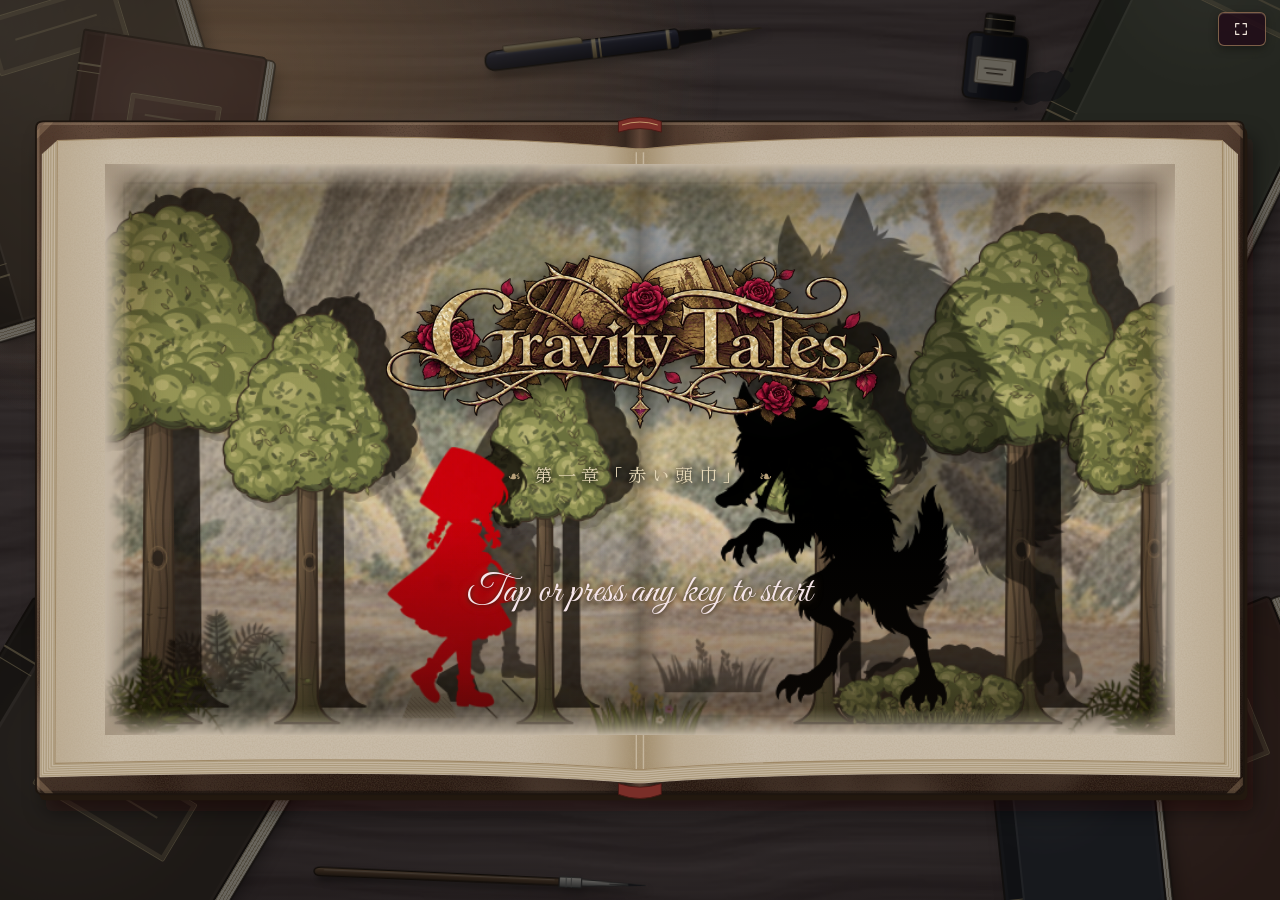
==== commit c5671e01: "本：第一章のとびらの赤ずきんと狼を、ページのふちの罫の内がわに収める Co-Authored-By: Claude Opus 5.5 <noreply@anthropic.com>" ====
--- a/index.html
+++ b/index.html
@@ -6,7 +6,7 @@
 <title>Gravity Tales — 第一章「赤い頭巾」</title>
 <link rel="preconnect" href="https://fonts.googleapis.com">
 <link href="https://fonts.googleapis.com/css2?family=Cormorant+Garamond:wght@500;600;700&family=Zen+Old+Mincho:wght@500;700&family=Caveat:wght@500;700&family=Great+Vibes&family=Yuji+Syuku&display=swap" rel="stylesheet">
-<link rel="stylesheet" href="css/game.css?v=202611200950">
+<link rel="stylesheet" href="css/game.css?v=202611201000">
 </head>
 <body>
 <div class="ambient" aria-hidden="true"></div>
@@ -141,43 +141,43 @@
 <!--   4) js/menu.js   … メニュー画面・セーブ（js/page.js の前）              -->
 <!-- ステージを足したら、stages/ の行をここに1行コピーして増やすだけ。        -->
 <!-- ====================================================================== -->
-<script src="js/engine.js?v=202611200950"></script>
-<script src="js/paper.js?v=202611200950"></script>     <!-- 本の紙（engine.js のすぐあと） -->
-<script src="js/sprites.js?v=202611200950"></script>   <!-- キャラクターの絵 -->
-<script src="stages/_decor.js?v=202611200950"></script>
+<script src="js/engine.js?v=202611201000"></script>
+<script src="js/paper.js?v=202611201000"></script>     <!-- 本の紙（engine.js のすぐあと） -->
+<script src="js/sprites.js?v=202611201000"></script>   <!-- キャラクターの絵 -->
+<script src="stages/_decor.js?v=202611201000"></script>
 
-<script src="stages/00t_title.js?v=202611200950"></script>
-<script src="stages/00_opening.js?v=202611200950"></script>
-<script src="stages/00a_wake.js?v=202611200950"></script>
-<script src="stages/01_komichi1.js?v=202611200950"></script>
-<script src="stages/02_komichi2.js?v=202611200950"></script>
-<script src="js/inkwrite.js?v=202611200950"></script>
-<script src="stages/02b_chapter_card.js?v=202611200950"></script>
-<script src="stages/02c_mari_gate.js?v=202611200950"></script>
-<script src="stages/02d_chapter_select.js?v=202611200950"></script>
-<script src="stages/03_house_peek.js?v=202611200950"></script>
-<script src="stages/04_path1.js?v=202611200950"></script>
-<script src="stages/05_meet_hood.js?v=202611200950"></script>
-<script src="stages/05b_cliff.js?v=202611200950"></script>   <!-- 森の崖（木箱を運ぶ謎解き） -->
-<script src="stages/06_wolf_talk.js?v=202611200950"></script>
-<script src="stages/07_crossroads.js?v=202611200950"></script>
-<script src="stages/08_path2.js?v=202611200950"></script>
-<script src="stages/08b_path2b.js?v=202611200950"></script>   <!-- 近道②（いばらのトンネル） -->
-<script src="stages/08c_flowers.js?v=202611200950"></script>  <!-- お花畑（遠回り） -->
-<script src="stages/09_path3.js?v=202611200950"></script>
-<script src="stages/10_path4.js?v=202611200950"></script>
-<script src="stages/11_house_front.js?v=202611200950"></script>
-<script src="stages/12a_room_art.js?v=202611200950"></script>   <!-- おばあさんの家：部屋の絵 -->
-<script src="stages/12b_wolf_boss.js?v=202611200950"></script>
-<script src="stages/12_grannys_house.js?v=202611200950"></script>   <!-- おばあさんの家：お話（到着・QTE・結末） -->
+<script src="stages/00t_title.js?v=202611201000"></script>
+<script src="stages/00_opening.js?v=202611201000"></script>
+<script src="stages/00a_wake.js?v=202611201000"></script>
+<script src="stages/01_komichi1.js?v=202611201000"></script>
+<script src="stages/02_komichi2.js?v=202611201000"></script>
+<script src="js/inkwrite.js?v=202611201000"></script>
+<script src="stages/02b_chapter_card.js?v=202611201000"></script>
+<script src="stages/02c_mari_gate.js?v=202611201000"></script>
+<script src="stages/02d_chapter_select.js?v=202611201000"></script>
+<script src="stages/03_house_peek.js?v=202611201000"></script>
+<script src="stages/04_path1.js?v=202611201000"></script>
+<script src="stages/05_meet_hood.js?v=202611201000"></script>
+<script src="stages/05b_cliff.js?v=202611201000"></script>   <!-- 森の崖（木箱を運ぶ謎解き） -->
+<script src="stages/06_wolf_talk.js?v=202611201000"></script>
+<script src="stages/07_crossroads.js?v=202611201000"></script>
+<script src="stages/08_path2.js?v=202611201000"></script>
+<script src="stages/08b_path2b.js?v=202611201000"></script>   <!-- 近道②（いばらのトンネル） -->
+<script src="stages/08c_flowers.js?v=202611201000"></script>  <!-- お花畑（遠回り） -->
+<script src="stages/09_path3.js?v=202611201000"></script>
+<script src="stages/10_path4.js?v=202611201000"></script>
+<script src="stages/11_house_front.js?v=202611201000"></script>
+<script src="stages/12a_room_art.js?v=202611201000"></script>   <!-- おばあさんの家：部屋の絵 -->
+<script src="stages/12b_wolf_boss.js?v=202611201000"></script>
+<script src="stages/12_grannys_house.js?v=202611201000"></script>   <!-- おばあさんの家：お話（到着・QTE・結末） -->
 
-<script src="js/playlist.js?v=202611200950"></script>
-<script src="js/sfx_data.js?v=202611200950"></script>   <!-- 大きく鳴らす効果音の中身 -->
-<script src="js/sfx.js?v=202611200950"></script>       <!-- 効果音 -->
-<script src="js/music.js?v=202611200950"></script>     <!-- 音楽（BGM。playlist.js のあとに読む） -->
-<script src="js/bookart.js?v=202611200950"></script>   <!-- 本の挿絵 -->
-<script src="js/bookview.js?v=202611200950"></script>  <!-- 本を読みかえす画面（ページをめくる） -->
-<script src="js/menu.js?v=202611200950"></script>      <!-- メニュー画面（playlist.js のあとに読む） -->
-<script src="js/page.js?v=202611200950"></script>     <!-- 画面外の飾り・全画面・見出しの色 -->
+<script src="js/playlist.js?v=202611201000"></script>
+<script src="js/sfx_data.js?v=202611201000"></script>   <!-- 大きく鳴らす効果音の中身 -->
+<script src="js/sfx.js?v=202611201000"></script>       <!-- 効果音 -->
+<script src="js/music.js?v=202611201000"></script>     <!-- 音楽（BGM。playlist.js のあとに読む） -->
+<script src="js/bookart.js?v=202611201000"></script>   <!-- 本の挿絵 -->
+<script src="js/bookview.js?v=202611201000"></script>  <!-- 本を読みかえす画面（ページをめくる） -->
+<script src="js/menu.js?v=202611201000"></script>      <!-- メニュー画面（playlist.js のあとに読む） -->
+<script src="js/page.js?v=202611201000"></script>     <!-- 画面外の飾り・全画面・見出しの色 -->
 </body>
 </html>
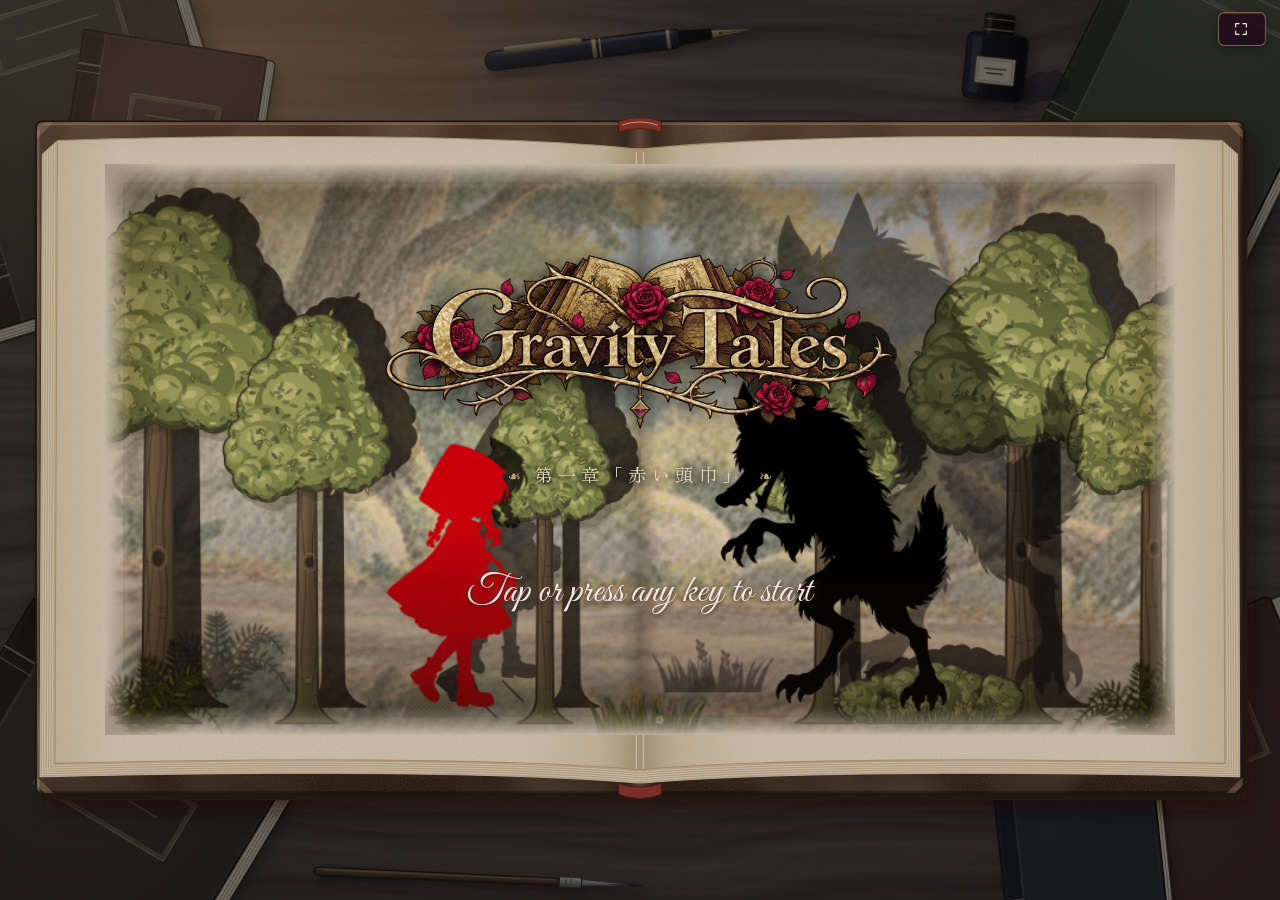
==== commit c8357615: "本：ページの虫食いの穴をなくす（ページのふちの よれだけ残す） Co-Authored-By: Claude Opus 5.5 <noreply@anthropic.com>" ====
--- a/index.html
+++ b/index.html
@@ -6,7 +6,7 @@
 <title>Gravity Tales — 第一章「赤い頭巾」</title>
 <link rel="preconnect" href="https://fonts.googleapis.com">
 <link href="https://fonts.googleapis.com/css2?family=Cormorant+Garamond:wght@500;600;700&family=Zen+Old+Mincho:wght@500;700&family=Caveat:wght@500;700&family=Great+Vibes&family=Yuji+Syuku&display=swap" rel="stylesheet">
-<link rel="stylesheet" href="css/game.css?v=202611201000">
+<link rel="stylesheet" href="css/game.css?v=202611201010">
 </head>
 <body>
 <div class="ambient" aria-hidden="true"></div>
@@ -141,43 +141,43 @@
 <!--   4) js/menu.js   … メニュー画面・セーブ（js/page.js の前）              -->
 <!-- ステージを足したら、stages/ の行をここに1行コピーして増やすだけ。        -->
 <!-- ====================================================================== -->
-<script src="js/engine.js?v=202611201000"></script>
-<script src="js/paper.js?v=202611201000"></script>     <!-- 本の紙（engine.js のすぐあと） -->
-<script src="js/sprites.js?v=202611201000"></script>   <!-- キャラクターの絵 -->
-<script src="stages/_decor.js?v=202611201000"></script>
+<script src="js/engine.js?v=202611201010"></script>
+<script src="js/paper.js?v=202611201010"></script>     <!-- 本の紙（engine.js のすぐあと） -->
+<script src="js/sprites.js?v=202611201010"></script>   <!-- キャラクターの絵 -->
+<script src="stages/_decor.js?v=202611201010"></script>
 
-<script src="stages/00t_title.js?v=202611201000"></script>
-<script src="stages/00_opening.js?v=202611201000"></script>
-<script src="stages/00a_wake.js?v=202611201000"></script>
-<script src="stages/01_komichi1.js?v=202611201000"></script>
-<script src="stages/02_komichi2.js?v=202611201000"></script>
-<script src="js/inkwrite.js?v=202611201000"></script>
-<script src="stages/02b_chapter_card.js?v=202611201000"></script>
-<script src="stages/02c_mari_gate.js?v=202611201000"></script>
-<script src="stages/02d_chapter_select.js?v=202611201000"></script>
-<script src="stages/03_house_peek.js?v=202611201000"></script>
-<script src="stages/04_path1.js?v=202611201000"></script>
-<script src="stages/05_meet_hood.js?v=202611201000"></script>
-<script src="stages/05b_cliff.js?v=202611201000"></script>   <!-- 森の崖（木箱を運ぶ謎解き） -->
-<script src="stages/06_wolf_talk.js?v=202611201000"></script>
-<script src="stages/07_crossroads.js?v=202611201000"></script>
-<script src="stages/08_path2.js?v=202611201000"></script>
-<script src="stages/08b_path2b.js?v=202611201000"></script>   <!-- 近道②（いばらのトンネル） -->
-<script src="stages/08c_flowers.js?v=202611201000"></script>  <!-- お花畑（遠回り） -->
-<script src="stages/09_path3.js?v=202611201000"></script>
-<script src="stages/10_path4.js?v=202611201000"></script>
-<script src="stages/11_house_front.js?v=202611201000"></script>
-<script src="stages/12a_room_art.js?v=202611201000"></script>   <!-- おばあさんの家：部屋の絵 -->
-<script src="stages/12b_wolf_boss.js?v=202611201000"></script>
-<script src="stages/12_grannys_house.js?v=202611201000"></script>   <!-- おばあさんの家：お話（到着・QTE・結末） -->
+<script src="stages/00t_title.js?v=202611201010"></script>
+<script src="stages/00_opening.js?v=202611201010"></script>
+<script src="stages/00a_wake.js?v=202611201010"></script>
+<script src="stages/01_komichi1.js?v=202611201010"></script>
+<script src="stages/02_komichi2.js?v=202611201010"></script>
+<script src="js/inkwrite.js?v=202611201010"></script>
+<script src="stages/02b_chapter_card.js?v=202611201010"></script>
+<script src="stages/02c_mari_gate.js?v=202611201010"></script>
+<script src="stages/02d_chapter_select.js?v=202611201010"></script>
+<script src="stages/03_house_peek.js?v=202611201010"></script>
+<script src="stages/04_path1.js?v=202611201010"></script>
+<script src="stages/05_meet_hood.js?v=202611201010"></script>
+<script src="stages/05b_cliff.js?v=202611201010"></script>   <!-- 森の崖（木箱を運ぶ謎解き） -->
+<script src="stages/06_wolf_talk.js?v=202611201010"></script>
+<script src="stages/07_crossroads.js?v=202611201010"></script>
+<script src="stages/08_path2.js?v=202611201010"></script>
+<script src="stages/08b_path2b.js?v=202611201010"></script>   <!-- 近道②（いばらのトンネル） -->
+<script src="stages/08c_flowers.js?v=202611201010"></script>  <!-- お花畑（遠回り） -->
+<script src="stages/09_path3.js?v=202611201010"></script>
+<script src="stages/10_path4.js?v=202611201010"></script>
+<script src="stages/11_house_front.js?v=202611201010"></script>
+<script src="stages/12a_room_art.js?v=202611201010"></script>   <!-- おばあさんの家：部屋の絵 -->
+<script src="stages/12b_wolf_boss.js?v=202611201010"></script>
+<script src="stages/12_grannys_house.js?v=202611201010"></script>   <!-- おばあさんの家：お話（到着・QTE・結末） -->
 
-<script src="js/playlist.js?v=202611201000"></script>
-<script src="js/sfx_data.js?v=202611201000"></script>   <!-- 大きく鳴らす効果音の中身 -->
-<script src="js/sfx.js?v=202611201000"></script>       <!-- 効果音 -->
-<script src="js/music.js?v=202611201000"></script>     <!-- 音楽（BGM。playlist.js のあとに読む） -->
-<script src="js/bookart.js?v=202611201000"></script>   <!-- 本の挿絵 -->
-<script src="js/bookview.js?v=202611201000"></script>  <!-- 本を読みかえす画面（ページをめくる） -->
-<script src="js/menu.js?v=202611201000"></script>      <!-- メニュー画面（playlist.js のあとに読む） -->
-<script src="js/page.js?v=202611201000"></script>     <!-- 画面外の飾り・全画面・見出しの色 -->
+<script src="js/playlist.js?v=202611201010"></script>
+<script src="js/sfx_data.js?v=202611201010"></script>   <!-- 大きく鳴らす効果音の中身 -->
+<script src="js/sfx.js?v=202611201010"></script>       <!-- 効果音 -->
+<script src="js/music.js?v=202611201010"></script>     <!-- 音楽（BGM。playlist.js のあとに読む） -->
+<script src="js/bookart.js?v=202611201010"></script>   <!-- 本の挿絵 -->
+<script src="js/bookview.js?v=202611201010"></script>  <!-- 本を読みかえす画面（ページをめくる） -->
+<script src="js/menu.js?v=202611201010"></script>      <!-- メニュー画面（playlist.js のあとに読む） -->
+<script src="js/page.js?v=202611201010"></script>     <!-- 画面外の飾り・全画面・見出しの色 -->
 </body>
 </html>
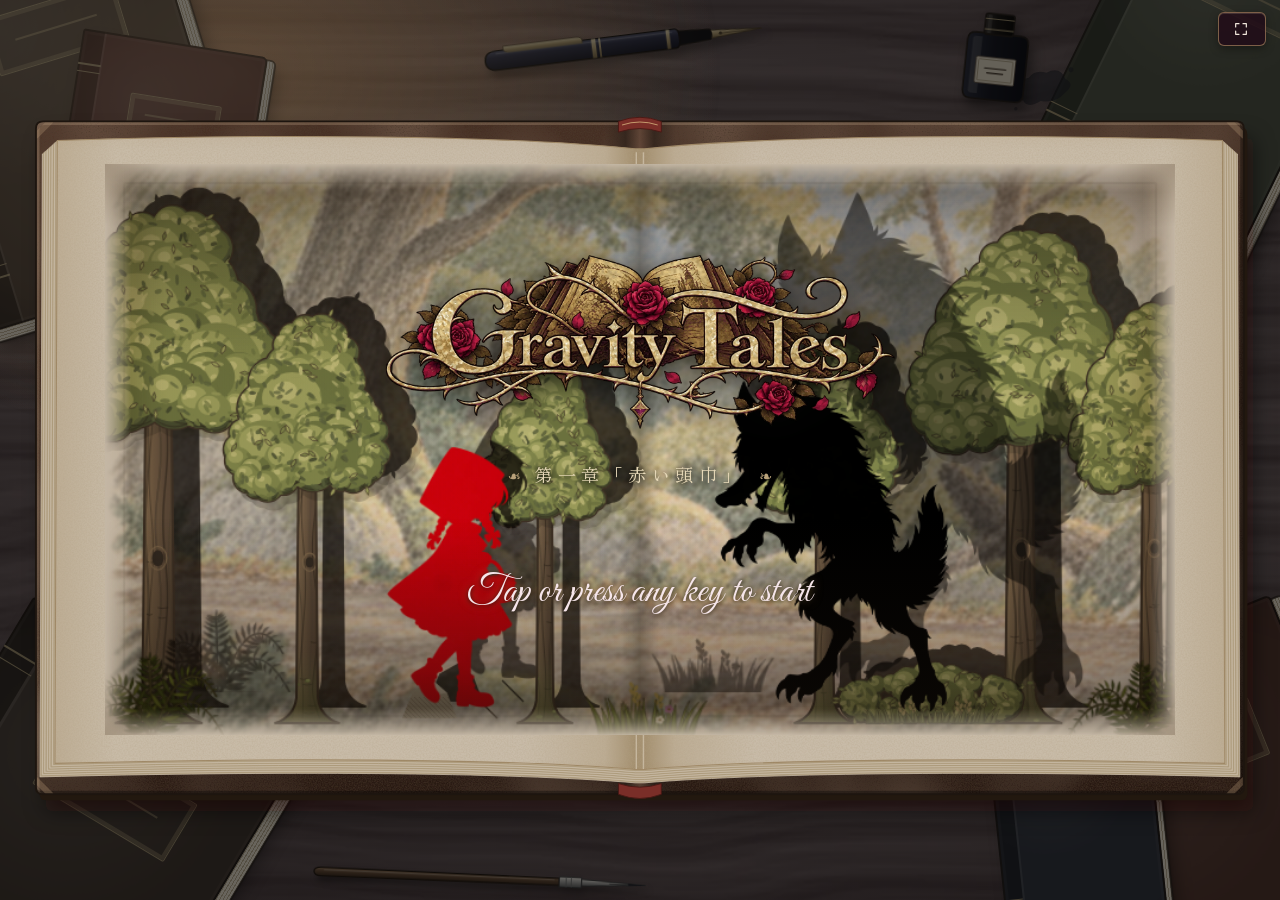
==== commit c810c414: "第一章のおわりの不具合と見た目の修正： - マリ：エンディングのあと Enter を押すと、また「おかえり。」から同じセリフを言い、そのあと動けなくなっていたのを直す（話し終えた相手は忘れる。自分から" ====
--- a/index.html
+++ b/index.html
@@ -6,7 +6,7 @@
 <title>Gravity Tales — 第一章「赤い頭巾」</title>
 <link rel="preconnect" href="https://fonts.googleapis.com">
 <link href="https://fonts.googleapis.com/css2?family=Cormorant+Garamond:wght@500;600;700&family=Zen+Old+Mincho:wght@500;700&family=Caveat:wght@500;700&family=Great+Vibes&family=Yuji+Syuku&display=swap" rel="stylesheet">
-<link rel="stylesheet" href="css/game.css?v=202611201010">
+<link rel="stylesheet" href="css/game.css?v=202611211200">
 </head>
 <body>
 <div class="ambient" aria-hidden="true"></div>
@@ -141,43 +141,43 @@
 <!--   4) js/menu.js   … メニュー画面・セーブ（js/page.js の前）              -->
 <!-- ステージを足したら、stages/ の行をここに1行コピーして増やすだけ。        -->
 <!-- ====================================================================== -->
-<script src="js/engine.js?v=202611201010"></script>
-<script src="js/paper.js?v=202611201010"></script>     <!-- 本の紙（engine.js のすぐあと） -->
-<script src="js/sprites.js?v=202611201010"></script>   <!-- キャラクターの絵 -->
-<script src="stages/_decor.js?v=202611201010"></script>
+<script src="js/engine.js?v=202611211200"></script>
+<script src="js/paper.js?v=202611211200"></script>     <!-- 本の紙（engine.js のすぐあと） -->
+<script src="js/sprites.js?v=202611211200"></script>   <!-- キャラクターの絵 -->
+<script src="stages/_decor.js?v=202611211200"></script>
 
-<script src="stages/00t_title.js?v=202611201010"></script>
-<script src="stages/00_opening.js?v=202611201010"></script>
-<script src="stages/00a_wake.js?v=202611201010"></script>
-<script src="stages/01_komichi1.js?v=202611201010"></script>
-<script src="stages/02_komichi2.js?v=202611201010"></script>
-<script src="js/inkwrite.js?v=202611201010"></script>
-<script src="stages/02b_chapter_card.js?v=202611201010"></script>
-<script src="stages/02c_mari_gate.js?v=202611201010"></script>
-<script src="stages/02d_chapter_select.js?v=202611201010"></script>
-<script src="stages/03_house_peek.js?v=202611201010"></script>
-<script src="stages/04_path1.js?v=202611201010"></script>
-<script src="stages/05_meet_hood.js?v=202611201010"></script>
-<script src="stages/05b_cliff.js?v=202611201010"></script>   <!-- 森の崖（木箱を運ぶ謎解き） -->
-<script src="stages/06_wolf_talk.js?v=202611201010"></script>
-<script src="stages/07_crossroads.js?v=202611201010"></script>
-<script src="stages/08_path2.js?v=202611201010"></script>
-<script src="stages/08b_path2b.js?v=202611201010"></script>   <!-- 近道②（いばらのトンネル） -->
-<script src="stages/08c_flowers.js?v=202611201010"></script>  <!-- お花畑（遠回り） -->
-<script src="stages/09_path3.js?v=202611201010"></script>
-<script src="stages/10_path4.js?v=202611201010"></script>
-<script src="stages/11_house_front.js?v=202611201010"></script>
-<script src="stages/12a_room_art.js?v=202611201010"></script>   <!-- おばあさんの家：部屋の絵 -->
-<script src="stages/12b_wolf_boss.js?v=202611201010"></script>
-<script src="stages/12_grannys_house.js?v=202611201010"></script>   <!-- おばあさんの家：お話（到着・QTE・結末） -->
+<script src="stages/00t_title.js?v=202611211200"></script>
+<script src="stages/00_opening.js?v=202611211200"></script>
+<script src="stages/00a_wake.js?v=202611211200"></script>
+<script src="stages/01_komichi1.js?v=202611211200"></script>
+<script src="stages/02_komichi2.js?v=202611211200"></script>
+<script src="js/inkwrite.js?v=202611211200"></script>
+<script src="stages/02b_chapter_card.js?v=202611211200"></script>
+<script src="stages/02c_mari_gate.js?v=202611211200"></script>
+<script src="stages/02d_chapter_select.js?v=202611211200"></script>
+<script src="stages/03_house_peek.js?v=202611211200"></script>
+<script src="stages/04_path1.js?v=202611211200"></script>
+<script src="stages/05_meet_hood.js?v=202611211200"></script>
+<script src="stages/05b_cliff.js?v=202611211200"></script>   <!-- 森の崖（木箱を運ぶ謎解き） -->
+<script src="stages/06_wolf_talk.js?v=202611211200"></script>
+<script src="stages/07_crossroads.js?v=202611211200"></script>
+<script src="stages/08_path2.js?v=202611211200"></script>
+<script src="stages/08b_path2b.js?v=202611211200"></script>   <!-- 近道②（いばらのトンネル） -->
+<script src="stages/08c_flowers.js?v=202611211200"></script>  <!-- お花畑（遠回り） -->
+<script src="stages/09_path3.js?v=202611211200"></script>
+<script src="stages/10_path4.js?v=202611211200"></script>
+<script src="stages/11_house_front.js?v=202611211200"></script>
+<script src="stages/12a_room_art.js?v=202611211200"></script>   <!-- おばあさんの家：部屋の絵 -->
+<script src="stages/12b_wolf_boss.js?v=202611211200"></script>
+<script src="stages/12_grannys_house.js?v=202611211200"></script>   <!-- おばあさんの家：お話（到着・QTE・結末） -->
 
-<script src="js/playlist.js?v=202611201010"></script>
-<script src="js/sfx_data.js?v=202611201010"></script>   <!-- 大きく鳴らす効果音の中身 -->
-<script src="js/sfx.js?v=202611201010"></script>       <!-- 効果音 -->
-<script src="js/music.js?v=202611201010"></script>     <!-- 音楽（BGM。playlist.js のあとに読む） -->
-<script src="js/bookart.js?v=202611201010"></script>   <!-- 本の挿絵 -->
-<script src="js/bookview.js?v=202611201010"></script>  <!-- 本を読みかえす画面（ページをめくる） -->
-<script src="js/menu.js?v=202611201010"></script>      <!-- メニュー画面（playlist.js のあとに読む） -->
-<script src="js/page.js?v=202611201010"></script>     <!-- 画面外の飾り・全画面・見出しの色 -->
+<script src="js/playlist.js?v=202611211200"></script>
+<script src="js/sfx_data.js?v=202611211200"></script>   <!-- 大きく鳴らす効果音の中身 -->
+<script src="js/sfx.js?v=202611211200"></script>       <!-- 効果音 -->
+<script src="js/music.js?v=202611211200"></script>     <!-- 音楽（BGM。playlist.js のあとに読む） -->
+<script src="js/bookart.js?v=202611211200"></script>   <!-- 本の挿絵 -->
+<script src="js/bookview.js?v=202611211200"></script>  <!-- 本を読みかえす画面（ページをめくる） -->
+<script src="js/menu.js?v=202611211200"></script>      <!-- メニュー画面（playlist.js のあとに読む） -->
+<script src="js/page.js?v=202611211200"></script>     <!-- 画面外の飾り・全画面・見出しの色 -->
 </body>
 </html>
--- a/css/game.css
+++ b/css/game.css
@@ -521,3 +521,9 @@
 
 /* 栞の横幅を少し太く（7.6cqw → 8.8cqw） */
 .gt-mark{ width:8.8cqw !important; }
+
+/* 本を開くように誘導しているときの栞（Book）：はっきり光らせる（金色のふち・明るさの脈打ち。前の光はうすくて気づきにくかった） */
+.gt-mark.gt-guide{ animation:gtMarkGuide 0.9s ease-in-out infinite alternate; }
+@keyframes gtMarkGuide{
+  from{ filter:drop-shadow(0 0 2px rgba(255,226,150,0.6)) brightness(1); }
+  to  { filter:drop-shadow(0 0 6px rgba(255,236,170,1)) drop-shadow(0 0 16px rgba(255,200,90,0.95)) brightness(1.25); } }
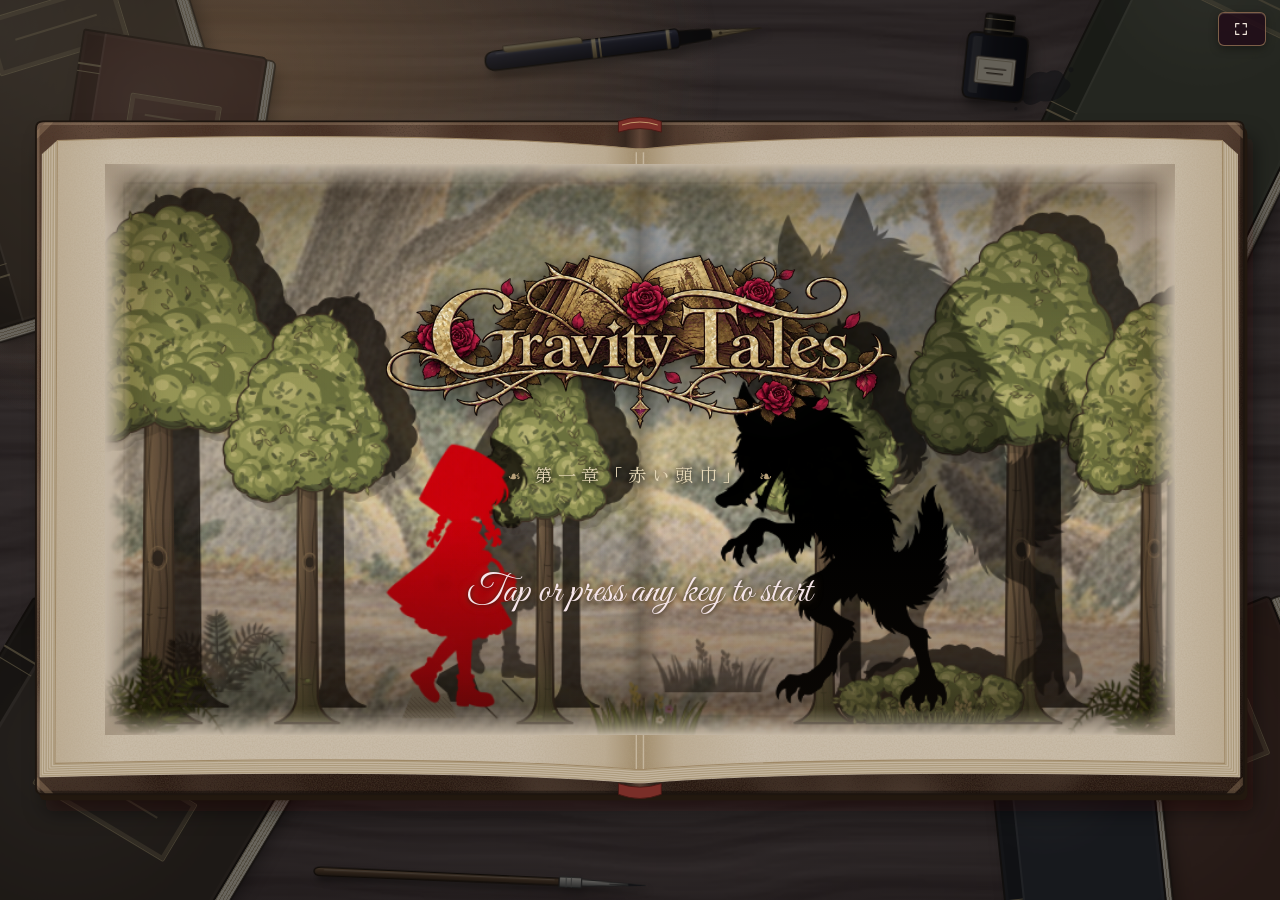
==== commit 5eeb6ee6: "本・外の場面・狼などの改善： - 本：ページを分けて、1ページのステージのボタンは多くても 2つに（空から落ちて・道をふさぐ敵・森の出口・森の道・家の近くまで を追加）。分かれ道のないページは、そのス" ====
--- a/index.html
+++ b/index.html
@@ -6,7 +6,7 @@
 <title>Gravity Tales — 第一章「赤い頭巾」</title>
 <link rel="preconnect" href="https://fonts.googleapis.com">
 <link href="https://fonts.googleapis.com/css2?family=Cormorant+Garamond:wght@500;600;700&family=Zen+Old+Mincho:wght@500;700&family=Caveat:wght@500;700&family=Great+Vibes&family=Yuji+Syuku&display=swap" rel="stylesheet">
-<link rel="stylesheet" href="css/game.css?v=202611211200">
+<link rel="stylesheet" href="css/game.css?v=202611221200">
 </head>
 <body>
 <div class="ambient" aria-hidden="true"></div>
@@ -141,43 +141,43 @@
 <!--   4) js/menu.js   … メニュー画面・セーブ（js/page.js の前）              -->
 <!-- ステージを足したら、stages/ の行をここに1行コピーして増やすだけ。        -->
 <!-- ====================================================================== -->
-<script src="js/engine.js?v=202611211200"></script>
-<script src="js/paper.js?v=202611211200"></script>     <!-- 本の紙（engine.js のすぐあと） -->
-<script src="js/sprites.js?v=202611211200"></script>   <!-- キャラクターの絵 -->
-<script src="stages/_decor.js?v=202611211200"></script>
+<script src="js/engine.js?v=202611221200"></script>
+<script src="js/paper.js?v=202611221200"></script>     <!-- 本の紙（engine.js のすぐあと） -->
+<script src="js/sprites.js?v=202611221200"></script>   <!-- キャラクターの絵 -->
+<script src="stages/_decor.js?v=202611221200"></script>
 
-<script src="stages/00t_title.js?v=202611211200"></script>
-<script src="stages/00_opening.js?v=202611211200"></script>
-<script src="stages/00a_wake.js?v=202611211200"></script>
-<script src="stages/01_komichi1.js?v=202611211200"></script>
-<script src="stages/02_komichi2.js?v=202611211200"></script>
-<script src="js/inkwrite.js?v=202611211200"></script>
-<script src="stages/02b_chapter_card.js?v=202611211200"></script>
-<script src="stages/02c_mari_gate.js?v=202611211200"></script>
-<script src="stages/02d_chapter_select.js?v=202611211200"></script>
-<script src="stages/03_house_peek.js?v=202611211200"></script>
-<script src="stages/04_path1.js?v=202611211200"></script>
-<script src="stages/05_meet_hood.js?v=202611211200"></script>
-<script src="stages/05b_cliff.js?v=202611211200"></script>   <!-- 森の崖（木箱を運ぶ謎解き） -->
-<script src="stages/06_wolf_talk.js?v=202611211200"></script>
-<script src="stages/07_crossroads.js?v=202611211200"></script>
-<script src="stages/08_path2.js?v=202611211200"></script>
-<script src="stages/08b_path2b.js?v=202611211200"></script>   <!-- 近道②（いばらのトンネル） -->
-<script src="stages/08c_flowers.js?v=202611211200"></script>  <!-- お花畑（遠回り） -->
-<script src="stages/09_path3.js?v=202611211200"></script>
-<script src="stages/10_path4.js?v=202611211200"></script>
-<script src="stages/11_house_front.js?v=202611211200"></script>
-<script src="stages/12a_room_art.js?v=202611211200"></script>   <!-- おばあさんの家：部屋の絵 -->
-<script src="stages/12b_wolf_boss.js?v=202611211200"></script>
-<script src="stages/12_grannys_house.js?v=202611211200"></script>   <!-- おばあさんの家：お話（到着・QTE・結末） -->
+<script src="stages/00t_title.js?v=202611221200"></script>
+<script src="stages/00_opening.js?v=202611221200"></script>
+<script src="stages/00a_wake.js?v=202611221200"></script>
+<script src="stages/01_komichi1.js?v=202611221200"></script>
+<script src="stages/02_komichi2.js?v=202611221200"></script>
+<script src="js/inkwrite.js?v=202611221200"></script>
+<script src="stages/02b_chapter_card.js?v=202611221200"></script>
+<script src="stages/02c_mari_gate.js?v=202611221200"></script>
+<script src="stages/02d_chapter_select.js?v=202611221200"></script>
+<script src="stages/03_house_peek.js?v=202611221200"></script>
+<script src="stages/04_path1.js?v=202611221200"></script>
+<script src="stages/05_meet_hood.js?v=202611221200"></script>
+<script src="stages/05b_cliff.js?v=202611221200"></script>   <!-- 森の崖（木箱を運ぶ謎解き） -->
+<script src="stages/06_wolf_talk.js?v=202611221200"></script>
+<script src="stages/07_crossroads.js?v=202611221200"></script>
+<script src="stages/08_path2.js?v=202611221200"></script>
+<script src="stages/08b_path2b.js?v=202611221200"></script>   <!-- 近道②（いばらのトンネル） -->
+<script src="stages/08c_flowers.js?v=202611221200"></script>  <!-- お花畑（遠回り） -->
+<script src="stages/09_path3.js?v=202611221200"></script>
+<script src="stages/10_path4.js?v=202611221200"></script>
+<script src="stages/11_house_front.js?v=202611221200"></script>
+<script src="stages/12a_room_art.js?v=202611221200"></script>   <!-- おばあさんの家：部屋の絵 -->
+<script src="stages/12b_wolf_boss.js?v=202611221200"></script>
+<script src="stages/12_grannys_house.js?v=202611221200"></script>   <!-- おばあさんの家：お話（到着・QTE・結末） -->
 
-<script src="js/playlist.js?v=202611211200"></script>
-<script src="js/sfx_data.js?v=202611211200"></script>   <!-- 大きく鳴らす効果音の中身 -->
-<script src="js/sfx.js?v=202611211200"></script>       <!-- 効果音 -->
-<script src="js/music.js?v=202611211200"></script>     <!-- 音楽（BGM。playlist.js のあとに読む） -->
-<script src="js/bookart.js?v=202611211200"></script>   <!-- 本の挿絵 -->
-<script src="js/bookview.js?v=202611211200"></script>  <!-- 本を読みかえす画面（ページをめくる） -->
-<script src="js/menu.js?v=202611211200"></script>      <!-- メニュー画面（playlist.js のあとに読む） -->
-<script src="js/page.js?v=202611211200"></script>     <!-- 画面外の飾り・全画面・見出しの色 -->
+<script src="js/playlist.js?v=202611221200"></script>
+<script src="js/sfx_data.js?v=202611221200"></script>   <!-- 大きく鳴らす効果音の中身 -->
+<script src="js/sfx.js?v=202611221200"></script>       <!-- 効果音 -->
+<script src="js/music.js?v=202611221200"></script>     <!-- 音楽（BGM。playlist.js のあとに読む） -->
+<script src="js/bookart.js?v=202611221200"></script>   <!-- 本の挿絵 -->
+<script src="js/bookview.js?v=202611221200"></script>  <!-- 本を読みかえす画面（ページをめくる） -->
+<script src="js/menu.js?v=202611221200"></script>      <!-- メニュー画面（playlist.js のあとに読む） -->
+<script src="js/page.js?v=202611221200"></script>     <!-- 画面外の飾り・全画面・見出しの色 -->
 </body>
 </html>
--- a/css/game.css
+++ b/css/game.css
@@ -522,8 +522,12 @@
 /* 栞の横幅を少し太く（7.6cqw → 8.8cqw） */
 .gt-mark{ width:8.8cqw !important; }
 
-/* 本を開くように誘導しているときの栞（Book）：はっきり光らせる（金色のふち・明るさの脈打ち。前の光はうすくて気づきにくかった） */
-.gt-mark.gt-guide{ animation:gtMarkGuide 0.9s ease-in-out infinite alternate; }
-@keyframes gtMarkGuide{
-  from{ filter:drop-shadow(0 0 2px rgba(255,226,150,0.6)) brightness(1); }
-  to  { filter:drop-shadow(0 0 6px rgba(255,236,170,1)) drop-shadow(0 0 16px rgba(255,200,90,0.95)) brightness(1.25); } }
+/* 本を開くように誘導しているときの栞（Book）：はっきり光らせる。
+   栞は下半分がページのうしろに隠れていて、光もページに隠れてしまうので、いつもより高く引き出す。
+   光は、栞の本体のまわりの光の輪（上の ::before。ひもは光らせない）を、明るく・大きく脈打たせる。「Book」の字も金色に光る */
+.gt-mark.gt-guide{ transform:translateY(-4.5cqw) !important; }
+.gt-mark.gt-guide::before{ animation:gtMarkHaloStrong 0.8s ease-in-out infinite alternate !important; }
+@keyframes gtMarkHaloStrong{
+  from{ opacity:0.55; transform:scale(1);    filter:brightness(1.1); }
+  to  { opacity:1;    transform:scale(1.07); filter:brightness(1.7) drop-shadow(0 0 12px rgba(255,210,110,0.95)); } }
+.gt-mark.gt-guide .word{ color:#fff1c8 !important; text-shadow:0 0 6px rgba(255,220,130,1), 0 0 14px rgba(255,200,90,0.9), 0 1px 2px rgba(0,0,0,0.5) !important; }
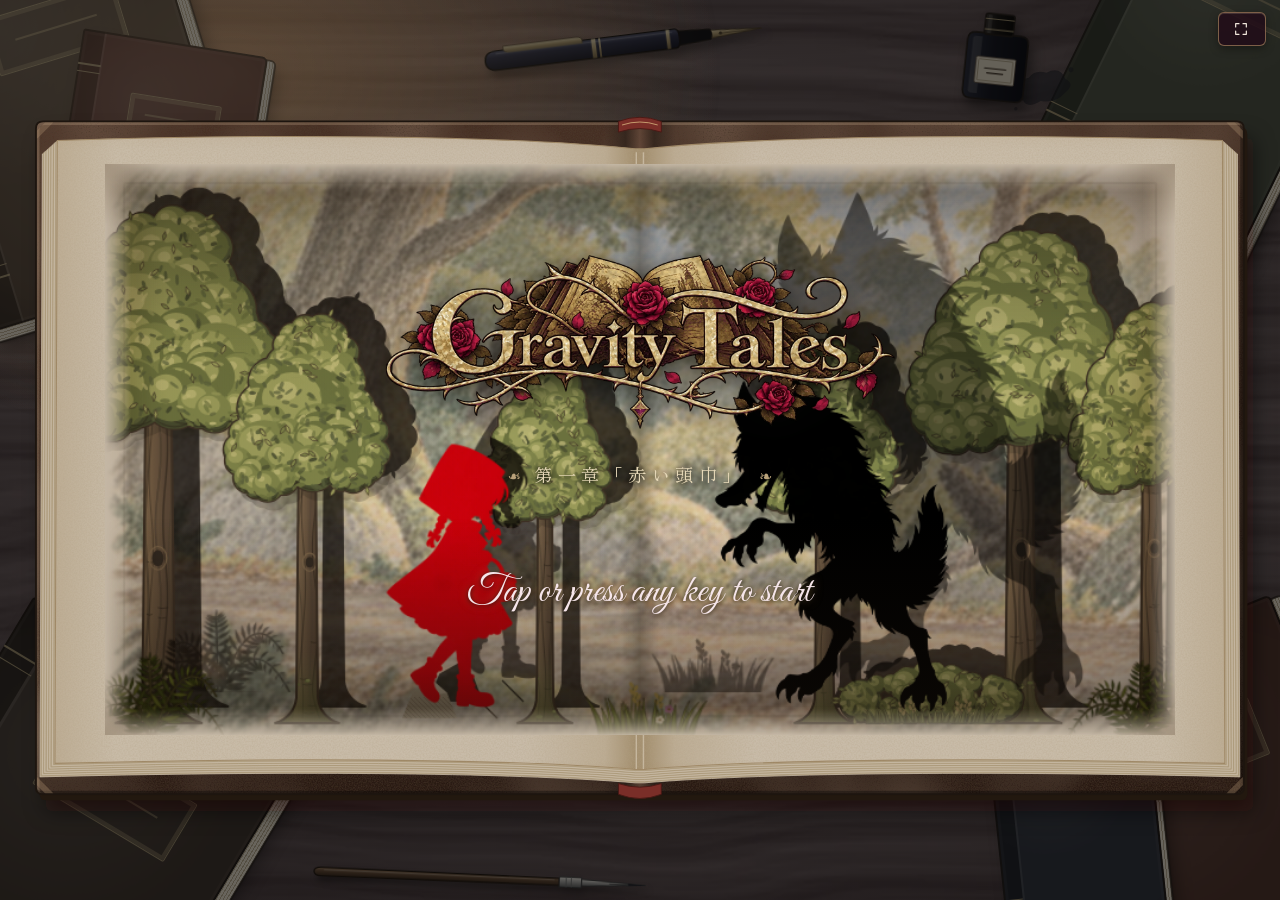
==== commit 1864764d: "コードの整理：エンジンを役割ごとのファイルに分け、使っていないファイル・コードを消す - js/engine.js（2,211 行）を js/engine/ の 9 ファイルに分ける：core（土台・" ====
--- a/index.html
+++ b/index.html
@@ -6,7 +6,7 @@
 <title>Gravity Tales — 第一章「赤い頭巾」</title>
 <link rel="preconnect" href="https://fonts.googleapis.com">
 <link href="https://fonts.googleapis.com/css2?family=Cormorant+Garamond:wght@500;600;700&family=Zen+Old+Mincho:wght@500;700&family=Caveat:wght@500;700&family=Great+Vibes&family=Yuji+Syuku&display=swap" rel="stylesheet">
-<link rel="stylesheet" href="css/game.css?v=202611221200">
+<link rel="stylesheet" href="css/game.css?v=202611221500">
 </head>
 <body>
 <div class="ambient" aria-hidden="true"></div>
@@ -125,59 +125,60 @@
   <div class="credit">右ページの右の端まで進むと、ページがめくれて物語が進む</div>
 </div>
 
-<div class="modal" id="bookModal">
-  <div class="book-inner">
-    <h2>『Gravity Tales』</h2>
-    <div id="pageList"></div>
-    <div class="close"><button id="closeBook">閉じる</button></div>
-  </div>
-</div>
+<div class="modal" id="bookModal"></div>   <!-- 本を読みかえす画面（中身は js/bookview.js が作る） -->
 
 <!-- ====================================================================== -->
 <!-- スクリプトの読み込み順：                                                -->
-<!--   1) js/engine.js … 共通エンジン（GT を作る。最初に読む）                -->
+<!--   1) js/engine/ … 共通エンジン（GT を作る。最初に読む。core → … → boot）  -->
 <!--   2) stages/*.js  … 各ステージ（順不同でOK。並び順は playlist が決める）   -->
 <!--   3) js/playlist.js … 並び順・ページ・初期状態                          -->
 <!--   4) js/menu.js   … メニュー画面・セーブ（js/page.js の前）              -->
 <!-- ステージを足したら、stages/ の行をここに1行コピーして増やすだけ。        -->
 <!-- ====================================================================== -->
-<script src="js/engine.js?v=202611221200"></script>
-<script src="js/paper.js?v=202611221200"></script>     <!-- 本の紙（engine.js のすぐあと） -->
-<script src="js/sprites.js?v=202611221200"></script>   <!-- キャラクターの絵 -->
-<script src="stages/_decor.js?v=202611221200"></script>
+<script src="js/engine/core.js?v=202611221500"></script>   <!-- エンジン（js/engine/ の 9 ファイル。この順に読む） -->
+<script src="js/engine/input.js?v=202611221500"></script>
+<script src="js/engine/scene.js?v=202611221500"></script>
+<script src="js/engine/pageflip.js?v=202611221500"></script>
+<script src="js/engine/dialogue.js?v=202611221500"></script>
+<script src="js/engine/physics.js?v=202611221500"></script>
+<script src="js/engine/draw.js?v=202611221500"></script>
+<script src="js/engine/render.js?v=202611221500"></script>
+<script src="js/engine/boot.js?v=202611221500"></script>
+<script src="js/paper.js?v=202611221500"></script>     <!-- 本の紙（js/engine/ のすぐあと） -->
+<script src="js/sprites.js?v=202611221500"></script>   <!-- キャラクターの絵 -->
+<script src="stages/_decor.js?v=202611221500"></script>
 
-<script src="stages/00t_title.js?v=202611221200"></script>
-<script src="stages/00_opening.js?v=202611221200"></script>
-<script src="stages/00a_wake.js?v=202611221200"></script>
-<script src="stages/01_komichi1.js?v=202611221200"></script>
-<script src="stages/02_komichi2.js?v=202611221200"></script>
-<script src="js/inkwrite.js?v=202611221200"></script>
-<script src="stages/02b_chapter_card.js?v=202611221200"></script>
-<script src="stages/02c_mari_gate.js?v=202611221200"></script>
-<script src="stages/02d_chapter_select.js?v=202611221200"></script>
-<script src="stages/03_house_peek.js?v=202611221200"></script>
-<script src="stages/04_path1.js?v=202611221200"></script>
-<script src="stages/05_meet_hood.js?v=202611221200"></script>
-<script src="stages/05b_cliff.js?v=202611221200"></script>   <!-- 森の崖（木箱を運ぶ謎解き） -->
-<script src="stages/06_wolf_talk.js?v=202611221200"></script>
-<script src="stages/07_crossroads.js?v=202611221200"></script>
-<script src="stages/08_path2.js?v=202611221200"></script>
-<script src="stages/08b_path2b.js?v=202611221200"></script>   <!-- 近道②（いばらのトンネル） -->
-<script src="stages/08c_flowers.js?v=202611221200"></script>  <!-- お花畑（遠回り） -->
-<script src="stages/09_path3.js?v=202611221200"></script>
-<script src="stages/10_path4.js?v=202611221200"></script>
-<script src="stages/11_house_front.js?v=202611221200"></script>
-<script src="stages/12a_room_art.js?v=202611221200"></script>   <!-- おばあさんの家：部屋の絵 -->
-<script src="stages/12b_wolf_boss.js?v=202611221200"></script>
-<script src="stages/12_grannys_house.js?v=202611221200"></script>   <!-- おばあさんの家：お話（到着・QTE・結末） -->
+<script src="stages/00t_title.js?v=202611221500"></script>
+<script src="stages/00_opening.js?v=202611221500"></script>
+<script src="stages/00a_wake.js?v=202611221500"></script>
+<script src="stages/01_komichi1.js?v=202611221500"></script>
+<script src="stages/02_komichi2.js?v=202611221500"></script>
+<script src="js/inkwrite.js?v=202611221500"></script>
+<script src="stages/02c_mari_gate.js?v=202611221500"></script>
+<script src="stages/02d_chapter_select.js?v=202611221500"></script>
+<script src="stages/03_house_peek.js?v=202611221500"></script>
+<script src="stages/04_path1.js?v=202611221500"></script>
+<script src="stages/05_meet_hood.js?v=202611221500"></script>
+<script src="stages/05b_cliff.js?v=202611221500"></script>   <!-- 森の崖（木箱を運ぶ謎解き） -->
+<script src="stages/06_wolf_talk.js?v=202611221500"></script>
+<script src="stages/07_crossroads.js?v=202611221500"></script>
+<script src="stages/08_path2.js?v=202611221500"></script>
+<script src="stages/08b_path2b.js?v=202611221500"></script>   <!-- 近道②（いばらのトンネル） -->
+<script src="stages/08c_flowers.js?v=202611221500"></script>  <!-- お花畑（遠回り） -->
+<script src="stages/09_path3.js?v=202611221500"></script>
+<script src="stages/10_path4.js?v=202611221500"></script>
+<script src="stages/11_house_front.js?v=202611221500"></script>
+<script src="stages/12a_room_art.js?v=202611221500"></script>   <!-- おばあさんの家：部屋の絵 -->
+<script src="stages/12b_wolf_boss.js?v=202611221500"></script>
+<script src="stages/12_grannys_house.js?v=202611221500"></script>   <!-- おばあさんの家：お話（到着・QTE・結末） -->
 
-<script src="js/playlist.js?v=202611221200"></script>
-<script src="js/sfx_data.js?v=202611221200"></script>   <!-- 大きく鳴らす効果音の中身 -->
-<script src="js/sfx.js?v=202611221200"></script>       <!-- 効果音 -->
-<script src="js/music.js?v=202611221200"></script>     <!-- 音楽（BGM。playlist.js のあとに読む） -->
-<script src="js/bookart.js?v=202611221200"></script>   <!-- 本の挿絵 -->
-<script src="js/bookview.js?v=202611221200"></script>  <!-- 本を読みかえす画面（ページをめくる） -->
-<script src="js/menu.js?v=202611221200"></script>      <!-- メニュー画面（playlist.js のあとに読む） -->
-<script src="js/page.js?v=202611221200"></script>     <!-- 画面外の飾り・全画面・見出しの色 -->
+<script src="js/playlist.js?v=202611221500"></script>
+<script src="js/sfx_data.js?v=202611221500"></script>   <!-- 大きく鳴らす効果音の中身 -->
+<script src="js/sfx.js?v=202611221500"></script>       <!-- 効果音 -->
+<script src="js/music.js?v=202611221500"></script>     <!-- 音楽（BGM。playlist.js のあとに読む） -->
+<script src="js/bookart.js?v=202611221500"></script>   <!-- 本の挿絵 -->
+<script src="js/bookview.js?v=202611221500"></script>  <!-- 本を読みかえす画面（ページをめくる） -->
+<script src="js/menu.js?v=202611221500"></script>      <!-- メニュー画面（playlist.js のあとに読む） -->
+<script src="js/page.js?v=202611221500"></script>     <!-- 画面外の飾り・全画面・見出しの色 -->
 </body>
 </html>
--- a/css/game.css
+++ b/css/game.css
@@ -1,36 +1,19 @@
 /* Gravity Tale ── ゲーム画面の見た目（index.html から読む） */
-:root{
-  --parchment:#e8dcc0; --parchment-dark:#d9c9a3; --ink:#2b2e4a; --ink-soft:#4a4e6d;
-  --gold:#b08d57; --moss:#57644a; --rose:#8b5e63; --spine:#3a3226;
-}
-*{box-sizing:border-box;}
+:root{ --parchment:#e8dcc0; --parchment-dark:#d9c9a3; --ink:#2b2e4a; --ink-soft:#4a4e6d; --gold:#b08d57; --moss:#57644a; --rose:#8b5e63; --spine:#3a3226; }
+*{ box-sizing:border-box; }
 /* ---- 画面外：夜の書斎の机（ランプの灯り・木目・ただようほこり） ---- */
-html,body{
-  margin:0; padding:0; min-height:100%;
-  background:
-    radial-gradient(ellipse 70% 55% at 50% 0%, rgba(255,196,120,0.16), rgba(255,196,120,0) 70%),
-    radial-gradient(ellipse at center, rgba(0,0,0,0) 45%, rgba(0,0,0,0.55) 100%),
-    repeating-linear-gradient(92deg, rgba(255,255,255,0.012) 0 2px, rgba(0,0,0,0.035) 2px 5px, rgba(255,255,255,0) 5px 11px),
-    linear-gradient(180deg, #33281c 0%, #241c13 60%, #1a140d 100%);
-  background-attachment:fixed;
-  display:flex; align-items:flex-start; justify-content:center;
-  font-family:'Zen Old Mincho', serif; overflow-y:auto; overflow-x:hidden; color:#e8dcc0;
-}
+html,body{ margin:0; padding:0; min-height:100%; display:flex; align-items:flex-start; justify-content:center; font-family:'Zen Old Mincho', serif; overflow-y:auto; overflow-x:hidden; }
 html{ display:block; } body{ width:100%; min-height:100vh; }   /* 狭い画面でも、本が画面の幅におさまるように */
 .ambient{ position:fixed; inset:0; pointer-events:none; z-index:0; overflow:hidden; }
-.ambient i{ position:absolute; bottom:-10px; width:3px; height:3px; border-radius:50%;
-  background:rgba(255,222,160,0.55); box-shadow:0 0 6px rgba(255,210,140,0.6); opacity:0;
-  animation:mote linear infinite; }
+.ambient i{ position:absolute; bottom:-10px; width:3px; height:3px; border-radius:50%; background:rgba(255,222,160,0.55); box-shadow:0 0 6px rgba(255,210,140,0.6); opacity:0; animation:mote linear infinite; }
 @keyframes mote{ 0%{ transform:translate(0,0); opacity:0 } 15%{ opacity:0.8 } 85%{ opacity:0.5 } 100%{ transform:translate(var(--dx),-105vh); opacity:0 } }
 @media (prefers-reduced-motion:reduce){ .ambient{ display:none; } }
 
-.stage{ position:relative; z-index:1; display:flex; flex-direction:column; align-items:center; gap:14px; width:100%; max-width:960px; padding:18px 10px 28px; }
+.stage{ position:relative; z-index:1; display:flex; flex-direction:column; align-items:center; gap:14px; width:100%; }
 
 /* ---- 題字 ---- */
 .masthead{ text-align:center; }
-h1{ font-family:'Cormorant Garamond',serif; font-weight:700; letter-spacing:0.22em; font-size:clamp(22px,3.4vw,32px); margin:0; line-height:1.1;
-  background:linear-gradient(180deg,#f6e7bf 0%,#d8b46e 55%,#a9803f 100%); -webkit-background-clip:text; background-clip:text; color:transparent;
-  filter:drop-shadow(0 2px 6px rgba(0,0,0,0.6)); }
+h1{ font-family:'Cormorant Garamond',serif; font-weight:700; letter-spacing:0.22em; font-size:clamp(22px,3.4vw,32px); margin:0; line-height:1.1; background:linear-gradient(180deg,#f6e7bf 0%,#d8b46e 55%,#a9803f 100%); -webkit-background-clip:text; background-clip:text; color:transparent; filter:drop-shadow(0 2px 6px rgba(0,0,0,0.6)); }
 .flourish{ display:flex; align-items:center; justify-content:center; gap:10px; margin-top:6px; color:#b08d57; font-size:12px; }
 .flourish::before,.flourish::after{ content:''; width:clamp(40px,10vw,110px); height:1px; background:linear-gradient(90deg,rgba(176,141,87,0),rgba(176,141,87,0.8)); }
 .flourish::after{ transform:scaleX(-1); }
@@ -38,36 +21,20 @@
 .tagline{ color:#8f8264; font-size:11px; letter-spacing:0.1em; margin-top:3px; font-style:italic; }
 
 /* ---- 本の表紙（革・金の箔押しの枠・しおりのリボン） ---- */
-.book-frame{
-  position:relative; border-radius:10px; padding:12px 16px 16px;
-  width:100%; max-width:932px;
-  background:
-    radial-gradient(ellipse at 30% 20%, rgba(255,255,255,0.06), rgba(255,255,255,0) 60%),
-    radial-gradient(circle at 80% 90%, rgba(0,0,0,0.25), rgba(0,0,0,0) 50%),
-    linear-gradient(160deg,#5a3a26 0%,#432a1b 45%,#2e1d13 100%);
-  box-shadow: 0 30px 70px rgba(0,0,0,0.6), 0 6px 0 #1c120b, inset 0 1px 0 rgba(255,230,190,0.12), inset 0 0 40px rgba(0,0,0,0.45);
-}
-.book-frame::before{   /* 金の箔押しの二重線 */
-  content:''; position:absolute; inset:5px; border-radius:7px; pointer-events:none;
-  border:1px solid rgba(214,178,110,0.55); box-shadow:inset 0 0 0 3px rgba(0,0,0,0.15), inset 0 0 0 4px rgba(214,178,110,0.25);
-}
-.book-frame::after{    /* 四すみの飾り */
-  content:''; position:absolute; inset:9px; pointer-events:none; border-radius:5px;
-  --c:rgba(214,178,110,0.85);
-  background:
+.book-frame{ position:relative; width:100%; max-width:932px; }
+.book-frame::before{ /* 金の箔押しの二重線 */
+  content:''; position:absolute; inset:5px; border-radius:7px; pointer-events:none; border:1px solid rgba(214,178,110,0.55); box-shadow:inset 0 0 0 3px rgba(0,0,0,0.15), inset 0 0 0 4px rgba(214,178,110,0.25); }
+.book-frame::after{ /* 四すみの飾り */
+  content:''; position:absolute; inset:9px; pointer-events:none; border-radius:5px; --c:rgba(214,178,110,0.85); background:
     linear-gradient(var(--c),var(--c)) top left/18px 2px no-repeat, linear-gradient(var(--c),var(--c)) top left/2px 18px no-repeat,
     linear-gradient(var(--c),var(--c)) top right/18px 2px no-repeat, linear-gradient(var(--c),var(--c)) top right/2px 18px no-repeat,
     linear-gradient(var(--c),var(--c)) bottom left/18px 2px no-repeat, linear-gradient(var(--c),var(--c)) bottom left/2px 18px no-repeat,
-    linear-gradient(var(--c),var(--c)) bottom right/18px 2px no-repeat, linear-gradient(var(--c),var(--c)) bottom right/2px 18px no-repeat;
-}
-.ribbon{ position:absolute; top:-6px; right:clamp(40px,9%,90px); width:22px; height:calc(100% + 34px); z-index:-1; pointer-events:none;
-  background:linear-gradient(90deg,#7a2a26,#a8423a 45%,#7a2a26); box-shadow:2px 4px 8px rgba(0,0,0,0.5);
-  clip-path:polygon(0 0,100% 0,100% 100%,50% calc(100% - 10px),0 100%); }
+    linear-gradient(var(--c),var(--c)) bottom right/18px 2px no-repeat, linear-gradient(var(--c),var(--c)) bottom right/2px 18px no-repeat; }
+.ribbon{ position:absolute; top:-6px; right:clamp(40px,9%,90px); width:22px; height:calc(100% + 34px); z-index:-1; pointer-events:none; background:linear-gradient(90deg,#7a2a26,#a8423a 45%,#7a2a26); box-shadow:2px 4px 8px rgba(0,0,0,0.5); clip-path:polygon(0 0,100% 0,100% 100%,50% calc(100% - 10px),0 100%); }
 
 /* ---- ページの上の見出し（左右の重力・いまの章） ---- */
 .hud{ position:relative; display:grid; grid-template-columns:minmax(0,1fr) auto minmax(0,1fr); align-items:center; gap:8px; width:100%; padding:2px 6px 8px; font-size:12px; color:#cbb98f; letter-spacing:0.05em; }
-#hudLeft,#hudRight{ justify-self:start; padding:3px 12px; border-radius:20px; border:1px solid rgba(176,141,87,0.45); background:rgba(0,0,0,0.22);
-  transition:color .3s, border-color .3s, background .3s; white-space:nowrap; }
+#hudLeft,#hudRight{ justify-self:start; padding:3px 12px; border-radius:20px; border:1px solid rgba(176,141,87,0.45); background:rgba(0,0,0,0.22); transition:color .3s, border-color .3s, background .3s; white-space:nowrap; }
 #hudRight{ justify-self:end; }
 #hudLeft,#hudRight{ max-width:100%; overflow:hidden; text-overflow:ellipsis; }
 .book-frame,.canvas-wrap{ min-width:0; }
@@ -83,65 +50,47 @@
 #hudStage::after{ content:'❧'; margin-left:10px; color:#b08d57; }
 
 .canvas-wrap{ container-type:inline-size; position:relative; width:100%; border-radius:4px; box-shadow:0 0 0 1px rgba(0,0,0,0.5), 0 0 0 4px rgba(214,178,110,0.18), 0 8px 18px rgba(0,0,0,0.45); }
-canvas#game{ display:block; border-radius:3px; width:100%; height:auto; aspect-ratio:900/480; }
-
-.dialogue{
-  position:absolute; left:0; right:0; bottom:0; padding:1.55cqw 1.8cqw 1.8cqw 1.8cqw;   /* cqw：ゲーム画面の幅に合わせて大きくなる */
-  background:linear-gradient(180deg, rgba(20,17,12,0) 0%, rgba(20,17,12,0.82) 30%, rgba(20,17,12,0.94) 100%);
-  display:none; flex-direction:column; gap:0.9cqw; border-radius:0 0 3px 3px;
-}
+canvas#game{ display:block; width:100%; height:auto; aspect-ratio:900/480; }
+
+.dialogue{ position:absolute; left:0; right:0; bottom:0; padding:1.55cqw 1.8cqw 1.8cqw 1.8cqw; display:none; flex-direction:column; gap:0.9cqw; border-radius:0 0 3px 3px; }
 .dialogue.show{ display:flex; }
 .dialogue.hold{ opacity:0; pointer-events:none; }   /* 人物が動いているあいだは、会話の枠を消す（GT.holdDialogue） */
-.speaker{ font-family:'Cormorant Garamond',serif; font-size:clamp(12px,1.67cqw,40px); letter-spacing:0.1em; color:#d9b877; font-weight:700; }
+.speaker{ font-family:'Cormorant Garamond',serif; font-size:clamp(12px,1.67cqw,40px); letter-spacing:0.1em; font-weight:700; }
 .speaker.mari{ color:#a9b0d6; } .speaker.wolf{ color:#c9503f; } .speaker.hood{ color:#d98a90; }
-.speaker.granny{ color:#c8b78f; } .speaker.narr{ color:#8a8266; font-style:italic; }
-.speaker.mother{ color:#d9a77a; } .speaker.boy{ color:#a9bf93; }
-.dline{ font-size:clamp(14px,1.78cqw,44px); line-height:1.7; color:#efe6cf; min-height:1.7em; letter-spacing:0.02em; }
+.speaker.granny{ color:#c8b78f; } .speaker.narr{ font-style:italic; }
+.speaker.mother{ color:#d9a77a; }
+.dline{ font-size:clamp(14px,1.78cqw,44px); line-height:1.7; min-height:1.7em; letter-spacing:0.02em; }
 .dline.big{ font-size:clamp(22px,2.9cqw,72px); font-weight:900; line-height:1.4; letter-spacing:0.06em; color:#fff3dc; text-shadow:0 2px 0 rgba(90,20,15,0.55); }   /* 叫ぶセリフ（big:true） */
-.dhint{ font-size:clamp(10px,1.22cqw,30px); color:#8a8266; text-align:right; letter-spacing:0.08em; }
+.dhint{ text-align:right; }
 .choices{ display:flex; flex-direction:column; gap:0.9cqw; margin-top:0.45cqw; }
-.choice{
-  background:rgba(176,141,87,0.12); border:1px solid rgba(176,141,87,0.5); border-radius:8px;
-  padding:1.2cqw 1.55cqw; font-size:clamp(13px,1.67cqw,40px); color:#efe6cf; cursor:pointer; text-align:left;
-  font-family:'Zen Old Mincho',serif; transition:background .15s;
-}
-.choice:hover,.choice:active{ background:rgba(176,141,87,0.28); }
+.choice{ border:1px solid rgba(176,141,87,0.5); border-radius:8px; padding:1.2cqw 1.55cqw; font-size:clamp(13px,1.67cqw,40px); cursor:pointer; text-align:left; font-family:'Zen Old Mincho',serif; transition:background .15s; }
 .choice.locked, .choice.locked:hover{ opacity:0.45; cursor:default; background:none; font-style:italic; }   /* まだ選べない選択肢 */
 .name-ask{ display:flex; gap:0.9cqw; align-items:stretch; flex-wrap:wrap; }
-.name-ask input{ flex:1; min-width:140px; font-family:'Zen Old Mincho',serif; font-size:clamp(14px,1.9cqw,46px); color:#2b2418;
-  background:#f3ead0; border:2px solid #b08d57; border-radius:8px; padding:0.35em 0.7em; outline:none; letter-spacing:0.08em; }
+.name-ask input{ flex:1; min-width:140px; font-family:'Zen Old Mincho',serif; font-size:clamp(14px,1.9cqw,46px); border:2px solid #b08d57; border-radius:8px; padding:0.35em 0.7em; outline:none; letter-spacing:0.08em; }
 .name-ask input:focus{ border-color:#d8b46e; box-shadow:0 0 0 3px rgba(216,180,110,0.35); }
 .name-ask .choice{ flex:none; text-align:center; }
 .name-ask input.shake{ animation:nameShake .35s; }
 @keyframes nameShake{ 0%,100%{transform:translateX(0)} 25%{transform:translateX(-6px)} 75%{transform:translateX(6px)} }
 
-.qte{ position:absolute; inset:0; display:none; align-items:center; justify-content:center; flex-direction:column; gap:10px; background:rgba(20,17,12,0.35); }
+.qte{ position:absolute; inset:0; display:none; align-items:center; justify-content:center; flex-direction:column; gap:10px; }
 .qte.show{ display:flex; }
 .qte .big{ font-size:clamp(16px,2.45cqw,60px); color:#e8dcc0; letter-spacing:0.1em; text-shadow:0 2px 8px #000; }
-.qte .flipnow{ background:rgba(201,80,63,0.25); border:2px solid #c9503f; color:#fff; padding:1.55cqw 2.9cqw; border-radius:3.3cqw; font-size:clamp(14px,2cqw,50px); letter-spacing:0.08em; animation:pulse .5s infinite alternate; }
+.qte .flipnow{ border:2px solid #c9503f; color:#fff; padding:1.55cqw 2.9cqw; border-radius:3.3cqw; letter-spacing:0.08em; animation:pulse .5s infinite alternate; }
 @keyframes pulse{ from{transform:scale(1);} to{transform:scale(1.08);} }
 
 /* ---- 本の下：操作の説明（キーの形）・タッチ用ボタン・本を開くボタン ---- */
 .under{ display:flex; align-items:center; justify-content:space-between; gap:12px; margin-top:12px; flex-wrap:wrap; }
 .controls{ display:flex; gap:6px 14px; color:#b5a580; font-size:12px; letter-spacing:0.03em; flex-wrap:wrap; flex:1; min-width:260px; }
 .controls span{ display:inline-flex; align-items:center; gap:5px; white-space:nowrap; }
-.controls kbd{ font-family:'Zen Old Mincho',serif; font-size:11px; color:#2b2418; min-width:22px; text-align:center;
-  padding:2px 6px; border-radius:4px; background:linear-gradient(180deg,#f1e6c9,#d6c49a);
-  box-shadow:0 2px 0 #8a7350, 0 3px 4px rgba(0,0,0,0.4); }
-.bookbtn{ display:inline-flex; align-items:center; gap:8px; font-size:13px; color:#f1e4c2; letter-spacing:0.08em; cursor:pointer; font-family:'Zen Old Mincho',serif;
-  padding:8px 16px 8px 14px; border-radius:6px; border:1px solid rgba(214,178,110,0.6);
-  background:linear-gradient(180deg,rgba(176,141,87,0.28),rgba(120,88,48,0.22)); box-shadow:0 3px 8px rgba(0,0,0,0.35), inset 0 1px 0 rgba(255,235,200,0.15);
-  transition:transform .15s, background .15s, box-shadow .15s; white-space:nowrap; }
+.controls kbd{ font-family:'Zen Old Mincho',serif; font-size:11px; color:#2b2418; min-width:22px; text-align:center; padding:2px 6px; border-radius:4px; background:linear-gradient(180deg,#f1e6c9,#d6c49a); box-shadow:0 2px 0 #8a7350, 0 3px 4px rgba(0,0,0,0.4); }
+.bookbtn{ display:inline-flex; align-items:center; gap:8px; font-size:13px; color:#f1e4c2; letter-spacing:0.08em; cursor:pointer; font-family:'Zen Old Mincho',serif; padding:8px 16px 8px 14px; border-radius:6px; border:1px solid rgba(214,178,110,0.6); background:linear-gradient(180deg,rgba(176,141,87,0.28),rgba(120,88,48,0.22)); box-shadow:0 3px 8px rgba(0,0,0,0.35), inset 0 1px 0 rgba(255,235,200,0.15); transition:transform .15s, background .15s, box-shadow .15s; white-space:nowrap; }
 .bookbtn:hover{ transform:translateY(-1px); background:linear-gradient(180deg,rgba(176,141,87,0.42),rgba(120,88,48,0.3)); box-shadow:0 6px 12px rgba(0,0,0,0.4), inset 0 1px 0 rgba(255,235,200,0.2); }
 .bookbtn:focus-visible{ outline:2px solid #d8b46e; outline-offset:2px; }
 .bookbtn svg{ width:18px; height:18px; flex:none; }
 /* 本を開くように誘導しているとき（js/bookview.js の GT.guideToBook）：ボタンが光り、上に吹き出しが出る */
 .bookbtn.gt-guide{ position:relative; border-color:#f0cf86; animation:gtGuideGlow 1.1s ease-in-out infinite alternate; }
-.bookbtn.gt-guide::after{ content:attr(data-guide); position:absolute; left:50%; bottom:calc(100% + 12px); transform:translateX(-50%);
-  padding:6px 12px; border-radius:6px; background:#f3ead0; color:#3a2a1a; font-size:13px; letter-spacing:0.06em; white-space:nowrap;
-  box-shadow:0 4px 10px rgba(0,0,0,0.45); pointer-events:none; animation:gtGuideBob 1.1s ease-in-out infinite alternate; z-index:5; }
-.bookbtn.gt-guide::before{ content:''; position:absolute; left:50%; bottom:calc(100% + 4px); transform:translateX(-50%);
-  border:8px solid transparent; border-top-color:#f3ead0; border-bottom:0; pointer-events:none; animation:gtGuideBob 1.1s ease-in-out infinite alternate; z-index:5; }
+.bookbtn.gt-guide::after{ content:attr(data-guide); position:absolute; left:50%; bottom:calc(100% + 12px); transform:translateX(-50%); padding:6px 12px; border-radius:6px; background:#f3ead0; color:#3a2a1a; font-size:13px; letter-spacing:0.06em; white-space:nowrap; box-shadow:0 4px 10px rgba(0,0,0,0.45); pointer-events:none; animation:gtGuideBob 1.1s ease-in-out infinite alternate; z-index:5; }
+.bookbtn.gt-guide::before{ content:''; position:absolute; left:50%; bottom:calc(100% + 4px); transform:translateX(-50%); border:8px solid transparent; border-top-color:#f3ead0; border-bottom:0; pointer-events:none; animation:gtGuideBob 1.1s ease-in-out infinite alternate; z-index:5; }
 @keyframes gtGuideGlow{ from{ box-shadow:0 3px 8px rgba(0,0,0,0.35), 0 0 0 0 rgba(240,207,134,0.0); }
                         to  { box-shadow:0 3px 8px rgba(0,0,0,0.35), 0 0 18px 4px rgba(240,207,134,0.75); background:linear-gradient(180deg,rgba(214,178,110,0.5),rgba(150,110,60,0.35)); } }
 @keyframes gtGuideBob{ from{ margin-bottom:0; } to{ margin-bottom:5px; } }
@@ -150,21 +99,14 @@
 .touch-ui{ display:none; justify-content:space-between; align-items:center; width:100%; margin-top:12px; gap:10px; }
 @media (hover:none), (pointer:coarse){ .touch-ui{ display:flex; } .controls{ display:none; } .under{ justify-content:center; } }
 .touch-group{ display:flex; gap:10px; }
-.btn{ width:58px; height:58px; border-radius:50%; color:#3a2a14; font-size:20px; display:flex; align-items:center; justify-content:center;
-  user-select:none; -webkit-user-select:none; touch-action:none;
-  background:radial-gradient(circle at 35% 30%,#f6e2b0 0%,#d2ab62 45%,#9a7334 100%);
-  box-shadow:0 4px 0 #5e4420, 0 6px 10px rgba(0,0,0,0.5), inset 0 0 0 2px rgba(255,240,200,0.35), inset 0 -3px 6px rgba(80,50,15,0.35);
-  transition:transform .06s, box-shadow .06s; }
+.btn{ width:58px; height:58px; border-radius:50%; color:#3a2a14; font-size:20px; display:flex; align-items:center; justify-content:center; user-select:none; -webkit-user-select:none; touch-action:none; background:radial-gradient(circle at 35% 30%,#f6e2b0 0%,#d2ab62 45%,#9a7334 100%); box-shadow:0 4px 0 #5e4420, 0 6px 10px rgba(0,0,0,0.5), inset 0 0 0 2px rgba(255,240,200,0.35), inset 0 -3px 6px rgba(80,50,15,0.35); transition:transform .06s, box-shadow .06s; }
 .btn:active{ transform:translateY(3px); box-shadow:0 1px 0 #5e4420, 0 2px 4px rgba(0,0,0,0.5), inset 0 0 0 2px rgba(255,240,200,0.35), inset 0 -2px 4px rgba(80,50,15,0.35); }
-.btn.flip{ flex:none; white-space:nowrap; width:auto; padding:0 20px; border-radius:30px; color:#f8e9e4; font-size:12px; line-height:1.15; text-align:center; letter-spacing:0.06em;   /* 封蝋の赤 */
-  background:radial-gradient(circle at 35% 30%,#d0675a 0%,#a23b31 50%,#6e2019 100%);
-  box-shadow:0 4px 0 #4a140f, 0 6px 10px rgba(0,0,0,0.5), inset 0 0 0 2px rgba(255,200,190,0.25), inset 0 -3px 6px rgba(60,10,5,0.4); }
+.btn.flip{ flex:none; white-space:nowrap; width:auto; padding:0 20px; border-radius:30px; color:#f8e9e4; line-height:1.15; text-align:center; letter-spacing:0.06em; /* 封蝋の赤 */
+  background:radial-gradient(circle at 35% 30%,#d0675a 0%,#a23b31 50%,#6e2019 100%); box-shadow:0 4px 0 #4a140f, 0 6px 10px rgba(0,0,0,0.5), inset 0 0 0 2px rgba(255,200,190,0.25), inset 0 -3px 6px rgba(60,10,5,0.4); }
 .btn.flip:active{ box-shadow:0 1px 0 #4a140f, 0 2px 4px rgba(0,0,0,0.5), inset 0 0 0 2px rgba(255,200,190,0.25); }
 
-
 /* ---- 全画面：本を画面いっぱいに広げる（ゲーム画面は縦横の比をたもったまま、入るだけ大きく） ---- */
-.book-frame.is-full{ position:fixed; inset:0; z-index:40; max-width:none; width:100%; height:100%; border-radius:0;
-  padding:10px 16px 12px; display:flex; flex-direction:column; align-items:center; justify-content:center; gap:4px; }
+.book-frame.is-full{ position:fixed; inset:0; z-index:40; max-width:none; width:100%; height:100%; border-radius:0; display:flex; flex-direction:column; align-items:center; justify-content:center; gap:4px; }
 .book-frame.is-full .hud, .book-frame.is-full .canvas-wrap, .book-frame.is-full .under, .book-frame.is-full .touch-ui{ width:var(--gw,100%); flex:none; }
 .book-frame.is-full .under, .book-frame.is-full .touch-ui{ margin-top:6px; }
 .book-frame.is-full .ribbon{ display:none; }
@@ -175,9 +117,7 @@
    左の列：上に 全画面・本を開く／下に ◀ ▶（横ならび。左の親指）
    右の列：▲ と、その上に「本を裏返す」（右の親指） */
 @media (hover:none) and (orientation:landscape), (pointer:coarse) and (orientation:landscape){
-  .book-frame.is-full{ display:grid; grid-template-columns:auto var(--gw,60vw) auto; grid-template-rows:1fr auto;
-    align-content:stretch; justify-content:center; column-gap:10px; row-gap:10px;
-    padding:10px calc(10px + env(safe-area-inset-right,0px)) 12px calc(10px + env(safe-area-inset-left,0px)); }
+  .book-frame.is-full{ display:grid; grid-template-columns:auto var(--gw,60vw) auto; grid-template-rows:1fr auto; align-content:stretch; justify-content:center; column-gap:10px; row-gap:10px; padding:10px calc(10px + env(safe-area-inset-right,0px)) 12px calc(10px + env(safe-area-inset-left,0px)); }
   .book-frame.is-full .hud{ display:none; }
   .book-frame.is-full .canvas-wrap{ grid-column:2; grid-row:1 / span 2; align-self:center; margin:0; }
   .book-frame.is-full .touch-ui{ display:contents; }
@@ -194,15 +134,6 @@
 .credit{ color:#6f6450; font-size:11px; letter-spacing:0.12em; text-align:center; margin-top:2px; }
 .modal{ position:fixed; inset:0; background:rgba(10,8,5,0.86); display:none; align-items:center; justify-content:center; z-index:50; padding:20px; }
 .modal.show{ display:flex; }
-.book-inner{ background:linear-gradient(180deg,#efe4c8,#e2d3ab); color:#2b2e4a; max-width:560px; width:100%; border-radius:6px; padding:26px 28px; box-shadow:0 20px 60px rgba(0,0,0,0.6); font-size:15px; line-height:1.8; max-height:80vh; overflow:auto; }
-.book-inner h2{ font-family:'Cormorant Garamond',serif; letter-spacing:0.12em; margin:0 0 14px; font-size:22px; }
-.page-entry{ border-bottom:1px dashed rgba(58,50,38,0.35); padding:10px 0; }
-.page-entry .title{ font-weight:700; color:#3a2f2a; }
-.page-entry .body{ color:#4a4e6d; white-space:pre-line; }
-.page-entry.empty .body{ color:#a89a6f; font-style:italic; }
-.wormhole{ letter-spacing:2px; color:#b0a074; }
-.modal .close{ margin-top:16px; }
-.modal .close button{ background:#3a2f2a; color:#e8dcc0; border:none; border-radius:6px; padding:9px 18px; cursor:pointer; font-family:'Zen Old Mincho',serif; font-size:14px; }
 
 /* ---- スマホ・タブレット（指で触る画面） ---- */
 html{ touch-action:manipulation; }                       /* ダブルタップで拡大しない */
@@ -226,7 +157,6 @@
 @media (hover:none) and (orientation:landscape), (pointer:coarse) and (orientation:landscape){
   .book-frame.is-full .bookbtn.gt-guide::after{ left:auto; right:0; transform:none; white-space:nowrap; }
 }
-
 
 /* ==========================================================================
    見た目：参考画像２（参考画像２.jpg）のデザイン
@@ -247,204 +177,81 @@
 .book-frame{ background:none; box-shadow:none; border-radius:0; padding:0; }
 .book-frame::before, .book-frame::after{ display:none; }
 /* ゲーム画面のまわりに、表紙とページのふちのぶんの余白（--gw … 全画面のときのゲーム画面の幅。js/page.js） */
-.canvas-wrap, .book-frame.is-full .canvas-wrap{ z-index:1; box-shadow:none; border-radius:0;
-  margin:calc(var(--gw,900px) * 0.14) calc(var(--gw,900px) * 0.16) calc(var(--gw,900px) * 0.06) calc(var(--gw,900px) * 0.16) !important; }   /* 左右おなじ：本は真ん中 */
+.canvas-wrap, .book-frame.is-full .canvas-wrap{ z-index:1; box-shadow:none; border-radius:0; }   /* 左右おなじ：本は真ん中 */
 canvas#game{ border-radius:0; }
 /* 表紙と、開いたページ（ゲーム画面のうしろ。ゲーム画面のまわりだけが見える） */
 .gt-cover, .gt-pages{ position:absolute; left:-11.111%; top:-14.583%; width:122.222%; height:129.167%; pointer-events:none; overflow:visible; }
 .gt-cover{ z-index:-3; } .gt-pages{ z-index:-1; }   /* あいだ（z-index:-2）に、しおりと旗 */
 /* 左がわの赤いリボンの旗（Book・menu）：右はしはページのあいだに挟まっている。カーソルを乗せると、すーっと引き出される */
-/* 旗・しおりは、ページより手前（切れて見えないように、形がぜんぶ見える）。ゲーム画面にはかからない、ページのふちの上で止まる */
-.gt-flags{ position:absolute; right:calc(100% + 0.6cqw); top:16%; display:flex; flex-direction:column; gap:2.6cqw; z-index:0; }
-.gt-flag{ position:relative; width:17cqw; min-width:100px; height:7.2cqw; min-height:40px; border:none; padding:0 0 0 3.4cqw; cursor:pointer;
-  background:var(--flag); color:#fbf4ea; font-family:'Caveat',cursive; font-weight:500; font-size:clamp(17px,3.6cqw,66px); line-height:1; text-align:left;
-  clip-path:polygon(0 0,calc(100% - 0.6cqw) 0,100% 0.6cqw,100% calc(100% - 0.6cqw),calc(100% - 0.6cqw) 100%,0 100%,2.6cqw 50%);   /* 左はしは、リボンの切りこみ。右はしは角を落とす */
-  filter:drop-shadow(0 2px 2px rgba(0,0,0,0.25)); transform:translateX(0) rotate(-1.2deg);
-  transition:transform .45s cubic-bezier(.25,.8,.3,1); }
-.gt-flag:nth-child(2){ transform:translateX(0) rotate(0.8deg); }
-.gt-flag:hover, .gt-flag:focus-visible, .gt-flag.gt-guide{ transform:translateX(-3.4cqw) rotate(0); }                  /* すーっと引き出す */
-.gt-flag:focus-visible{ outline:2px solid #f3d7a0; outline-offset:2px; }
-.gt-flag svg, .gt-flag small{ display:none; }
-.gt-flag.gt-guide{ animation:gtFlagGlow 1.1s ease-in-out infinite alternate; clip-path:none; }
-@keyframes gtFlagGlow{ from{ filter:drop-shadow(0 2px 2px rgba(0,0,0,0.25)); } to{ filter:drop-shadow(0 0 10px rgba(255,220,140,0.95)); } }
-.gt-flag.gt-guide::after{ content:attr(data-guide); position:absolute; left:0; bottom:calc(100% + 10px);   /* 上に出す（下の旗に隠れないように） */ white-space:nowrap; pointer-events:none;
-  padding:6px 12px; border-radius:6px; background:#f3ead0; color:#3a2a1a; font-family:'Zen Old Mincho',serif; font-size:13px; box-shadow:0 4px 10px rgba(0,0,0,0.35); }
 /* 上の紺色のしおり（挟んだしおり Ⅰ〜Ⅴ）：ほぼ正方形。上のまん中に、ひもを通す白い四角。上の二すみに、金の飾り。
    下のはしはページのあいだに挟まっている。カーソルを乗せると、すーっと上へ引き出される */
-/* しおりは、ページのあいだに挟まっている（ページのうしろ）。下に長くのびているので、引き出しても下のはしは見えない */
-.gt-tabs{ position:absolute; left:4cqw; top:calc(-1 * var(--tabTop,10cqw)); display:flex; align-items:flex-start; gap:1.2cqw; z-index:-2; }
-.gt-tab{ --h:20cqw; --hide:0px; align-items:flex-start; position:relative; display:flex; align-items:center; justify-content:center; cursor:pointer;
-  width:8.4cqw; min-width:52px; height:var(--h); background:var(--tab); border:none; border-radius:2px;
-  color:#f6f0e4; font-family:'Cormorant Garamond',serif; font-weight:600; font-size:clamp(16px,3.2cqw,58px); padding:2.4cqw 0 0;
-  box-shadow:0 -1px 4px rgba(0,0,0,0.25); transform:translateY(var(--hide)); transition:transform .45s cubic-bezier(.25,.8,.3,1); }
-.gt-tab:hover, .gt-tab:focus-visible, .gt-tab.armed{ transform:translateY(-2.4cqw); }                                  /* すーっと引き出す */
-.gt-tab:focus-visible{ outline:2px solid var(--tab-gold); outline-offset:2px; }
-.gt-tab .orn{ position:absolute; left:0.5cqw; right:0.5cqw; top:0.5cqw; height:2.4cqw; pointer-events:none;              /* 上の二すみの、金の曲がった飾り */
-  background:
-    url("data:image/svg+xml,%3Csvg xmlns='http://www.w3.org/2000/svg' viewBox='0 0 24 24'%3E%3Cpath d='M3 22 V9 Q3 3 9 3 H22 M7 15 Q7 7 15 7' fill='none' stroke='%23cdb06a' stroke-width='2' stroke-linecap='round'/%3E%3C/svg%3E") left top/2.4cqw 2.4cqw no-repeat,
-    url("data:image/svg+xml,%3Csvg xmlns='http://www.w3.org/2000/svg' viewBox='0 0 24 24'%3E%3Cpath d='M21 22 V9 Q21 3 15 3 H2 M17 15 Q17 7 9 7' fill='none' stroke='%23cdb06a' stroke-width='2' stroke-linecap='round'/%3E%3C/svg%3E") right top/2.4cqw 2.4cqw no-repeat; }
-.gt-tab::before{ content:''; position:absolute; left:50%; bottom:calc(100% - 1.2cqw); width:4.4cqw; min-width:28px; height:6.4cqw; min-height:40px; transform:translateX(-50%);
-  background:var(--tab); clip-path:polygon(0 0,26% 0,50% 74%,74% 0,100% 0,62% 100%,38% 100%); z-index:-1; }          /* ひも（V の字） */
-.gt-tab::after{ content:''; position:absolute; left:50%; top:0.5cqw; width:1.7cqw; min-width:10px; height:1.7cqw; min-height:10px; transform:translateX(-50%);
-  border:2px solid #f6f0e4; border-radius:3px; background:var(--tab); }                                               /* ひもを通す白い四角 */
-.gt-tab .ask{ display:none; position:absolute; left:calc(100% + 10px); top:50%; transform:translateY(-50%); white-space:nowrap; z-index:2;
-  padding:5px 10px; border-radius:6px; background:#f3ead0; color:#3a2a1a; font-family:'Zen Old Mincho',serif; font-size:12px; font-weight:500; box-shadow:0 4px 10px rgba(0,0,0,0.35); }
-.gt-tab.armed .ask{ display:block; }
 /* 全画面ボタン：机の右上に小さく */
-#fsBtn{ position:fixed; top:12px; right:14px; z-index:45; background:rgba(69,55,47,0.85); color:#f1e8dc; border-color:rgba(205,176,106,0.6); }
+#fsBtn{ position:fixed; top:12px; right:14px; z-index:45; color:#f1e8dc; }
 #fsBtn #fsLabel{ display:none; }
-.book-frame.is-full{ background:none; padding:12px !important; }
+.book-frame.is-full{ background:none; }
 /* スマホを横にした全画面：まん中の列（ゲーム画面）に、表紙・旗のぶんの余白（左 0.18・右 0.07）もふくめる */
 @media (hover:none) and (orientation:landscape), (pointer:coarse) and (orientation:landscape){
   .book-frame.is-full{ grid-template-columns:auto calc(var(--gw,60vw) * 1.32) auto !important; padding:6px 8px !important; }
 }
-/* 全画面でないとき：本の上に、しおり（ひも・引き出したぶん）が切れずに入る余白 */
-.book-frame:not(.is-full) .canvas-wrap{ margin-top:calc(var(--gw,900px) * 0.15) !important; }
-
 /* メニューの画面（タイトルの絵）のふちを、まわりのページへ ぼかしてなじませる */
-.gtm{ -webkit-mask-image:linear-gradient(90deg,transparent 0,#000 3%,#000 97%,transparent 100%),linear-gradient(180deg,transparent 0,#000 5%,#000 95%,transparent 100%);
-  -webkit-mask-composite:source-in; mask-image:linear-gradient(90deg,transparent 0,#000 3%,#000 97%,transparent 100%),linear-gradient(180deg,transparent 0,#000 5%,#000 95%,transparent 100%);
-  mask-composite:intersect; border-radius:0; }
-.gt-tab .num{ position:absolute; left:0; right:0; top:3cqw; text-align:center; line-height:1; }   /* 数字は、ページから出ている部分に */
-
-.gt-flag:nth-child(3){ transform:translateX(0) rotate(-0.6deg); }
-.gt-flag.reset.armed{ transform:translateX(-3.4cqw) rotate(0); background:#c2453b; }   /* 1回押したとき：出たまま、明るい赤で「Again?」 */
-
-/* ---- しおり：作者の絵（assets/komono/栞.png。数字を消した shiori_blank.webp を使い、数字 Ⅰ〜Ⅴ はここで重ねる） ----
-   細長いしおり。上（ひも・飾り・数字・星）がページの上から出ていて、下はページのあいだに挟まっている。
-   カーソルを乗せると、すーっと引き出される（下のはしは、引き出してもページのうしろ） */
-.gt-tabs{ top:calc(-1 * (16cqw * 0.64 + 1.4cqw)); gap:1cqw; }
-.gt-tab{ --h:16cqw; width:4.6cqw; min-width:30px; flex:none; height:var(--h); padding:0; border:none; border-radius:0; box-shadow:none;
-  background:url('../assets/komono/shiori_blank.webp') center top/100% 100% no-repeat; }
-.gt-tab::before, .gt-tab::after, .gt-tab .orn{ display:none; }
-.gt-tab .num{ position:absolute; left:0; right:0; top:36%; height:20%; display:flex; align-items:center; justify-content:center;
-  font-family:'Cormorant Garamond',serif; font-weight:700; font-size:clamp(14px,2.6cqw,50px); line-height:1; color:#f3e3bd; }
-.gt-tab:hover, .gt-tab:focus-visible, .gt-tab.armed{ transform:translateY(-2.2cqw); }
-
-/* 机の上（本の右）の、まっさらな栞（数字なし）。押すと、いまのページに挟む */
-.gt-spare{ position:absolute; left:calc(100% + 9cqw); top:22%; width:4.6cqw; min-width:28px; height:16cqw; padding:0; border:none; cursor:pointer;
-  background:url('../assets/komono/shiori_blank.webp') center/100% 100% no-repeat; transform:rotate(9deg);
-  filter:drop-shadow(2px 4px 3px rgba(0,0,0,0.3)); transition:transform .45s cubic-bezier(.25,.8,.3,1), opacity .3s; z-index:0; }
-.gt-spare:hover, .gt-spare:focus-visible{ transform:rotate(4deg) translateY(-1cqw); }
-.gt-spare.full{ opacity:0.45; cursor:default; }
-.gt-spare.nope{ animation:gtDeny .4s ease; }
-.gtm.show ~ .gt-spare{ pointer-events:none; }
-
-/* ゲーム画面を大きくするため、旗を少し小さく（左の余白を詰める） */
-.gt-flag{ width:12cqw; min-width:76px; height:5.6cqw; min-height:32px; padding-left:2.8cqw; font-size:clamp(14px,2.8cqw,52px); clip-path:polygon(0 0,calc(100% - 0.6cqw) 0,100% 0.6cqw,100% calc(100% - 0.6cqw),calc(100% - 0.6cqw) 100%,0 100%,2.2cqw 50%); }
-.gt-flags{ gap:2cqw; }
-.gt-flag:hover, .gt-flag:focus-visible, .gt-flag.gt-guide, .gt-flag.reset.armed{ transform:translateX(-2.4cqw) rotate(0); }
-.gt-spare{ left:calc(100% + 8cqw); }
-/* 栞は縦にまっすぐ。ゲーム画面をもう少し大きく（しおりを少し小さく、旗を本に寄せ、まわりの余白を詰める） */
-.gt-spare, .gt-spare:hover, .gt-spare:focus-visible{ transform:none; }
-.gt-spare:hover, .gt-spare:focus-visible{ transform:translateY(-1cqw); }
-.gt-tabs{ top:calc(-1 * (14cqw * 0.66 + 1.4cqw)); }
-.gt-tab{ --h:14cqw; width:4cqw; }
-.gt-flags{ right:100%; }
-.canvas-wrap, .book-frame.is-full .canvas-wrap{ margin:calc(var(--gw,900px) * 0.12) calc(var(--gw,900px) * 0.145) calc(var(--gw,900px) * 0.05) calc(var(--gw,900px) * 0.145) !important; }
-.book-frame:not(.is-full) .canvas-wrap{ margin-top:calc(var(--gw,900px) * 0.13) !important; }
-/* しおりを大きく。机の上の栞は、本の上（右がわ）に横にして置く */
-.gt-tabs{ top:calc(-1 * (17.4cqw * 0.66 + 1.4cqw)); }
-.gt-tab{ --h:17.4cqw; width:5cqw; }
-.gt-tab .num{ font-size:clamp(15px,3cqw,56px); }
-.gt-spare{ left:calc(100% - 24cqw); top:-17.7cqw; width:5cqw; height:17.4cqw; transform:rotate(90deg); }
-.gt-spare, .gt-spare:hover, .gt-spare:focus-visible{ transform:rotate(90deg); }
-.gt-spare:hover, .gt-spare:focus-visible{ transform:rotate(90deg) translateX(-1cqw); }
-.canvas-wrap, .book-frame.is-full .canvas-wrap{ margin-top:calc(var(--gw,900px) * 0.155) !important; }
-.book-frame:not(.is-full) .canvas-wrap{ margin-top:calc(var(--gw,900px) * 0.165) !important; }
-/* 横に置いた栞の「Save」（筆記体。栞は90度まわしてあるので、文字は逆にまわして横書きに） */
-.gt-spare .word{ position:absolute; left:50%; top:81%; transform:translate(-50%,-50%) rotate(-90deg); white-space:nowrap; pointer-events:none;
-  font-family:'Caveat',cursive; font-weight:500; font-size:clamp(14px,2.8cqw,52px); line-height:1; color:#f3e3bd; }   /* 旗（Book など）と同じ太さ・大きさ */
-
-/* はじめての選択肢で、しおりの説明をしているあいだ：「Save」の栞が光る */
-.gt-spare.gt-guide{ animation:gtSpareGlow 1s ease-in-out infinite alternate; }
-@keyframes gtSpareGlow{ from{ filter:drop-shadow(0 0 0 rgba(255,220,140,0)); } to{ filter:drop-shadow(0 0 10px rgba(255,220,140,0.95)); } }
-
-/* まわりの本のページを大きく（ゲーム画面のまわりに、ページが広くのぞく）。そのぶん、本のまわりの余白も広げる */
-.canvas-wrap, .book-frame.is-full .canvas-wrap{ margin:calc(var(--gw,900px) * 0.18) calc(var(--gw,900px) * 0.165) calc(var(--gw,900px) * 0.085) calc(var(--gw,900px) * 0.165) !important; }
-.book-frame:not(.is-full) .canvas-wrap{ margin-top:calc(var(--gw,900px) * 0.19) !important; }
-.gt-flags{ right:calc(100% + 2.4cqw); }
-.gt-tabs{ top:calc(-1 * (17.4cqw * 0.66 + 3.8cqw)); }
-.gt-spare{ top:-18.7cqw; }
-.gt-flags{ z-index:4; }   /* ページをめくっているあいだも、旗はめくる紙より手前 */
-
-/* ==== セーブ（しおり）をやめて、栞は「Reread」と「menu」のボタンに。付箋（赤い旗）はなし ==== */
-.gt-flags, .gt-tabs, .gt-spare{ display:none !important; }
-.gt-marks{ position:absolute; left:6cqw; top:-15.5cqw; display:flex; gap:3cqw; z-index:4; }
-.gt-mark{ position:relative; width:5cqw; min-width:28px; height:17.4cqw; padding:0; border:none; cursor:pointer; flex:none;
-  margin:0 6.2cqw;                                                                                  /* 90度まわすぶんの すきま */
-  background:url('../assets/komono/shiori_blank.webp') center/100% 100% no-repeat; transform:rotate(90deg);
-  filter:drop-shadow(2px 4px 3px rgba(0,0,0,0.3)); transition:transform .45s cubic-bezier(.25,.8,.3,1); }
+.gtm{ -webkit-mask-image:linear-gradient(90deg,transparent 0,#000 3%,#000 97%,transparent 100%),linear-gradient(180deg,transparent 0,#000 5%,#000 95%,transparent 100%); -webkit-mask-composite:source-in; mask-image:linear-gradient(90deg,transparent 0,#000 3%,#000 97%,transparent 100%),linear-gradient(180deg,transparent 0,#000 5%,#000 95%,transparent 100%); mask-composite:intersect; border-radius:0; }
+/* 数字は、ページから出ている部分に */
+
+/* 1回押したとき：出たまま、明るい赤で「Again?」 */
+
+/* 旗（Book など）と同じ太さ・大きさ */
+
+/* ページをめくっているあいだも、旗はめくる紙より手前 */
+
+.gt-marks{ position:absolute; display:flex; }
+.gt-mark{ position:relative; min-width:28px; padding:0; border:none; cursor:pointer; flex:none; /* 90度まわすぶんの すきま */
+  background:url('../assets/komono/shiori_blank.webp') center/100% 100% no-repeat; }
 .gt-mark:hover, .gt-mark:focus-visible{ transform:rotate(90deg) translateX(-1cqw); }
 .gt-mark:focus-visible{ outline:2px solid #f3d7a0; outline-offset:2px; }
-.gt-mark .word{ position:absolute; left:50%; top:76%; transform:translate(-50%,-50%) rotate(-90deg); white-space:nowrap; pointer-events:none;
-  font-family:'Caveat',cursive; font-weight:500; font-size:clamp(14px,2.6cqw,50px); line-height:1; color:#f3e3bd; }
-.gt-mark.gt-guide{ animation:gtSpareGlow 1s ease-in-out infinite alternate; }
-.gt-mark.gt-guide::after{ content:attr(data-guide); position:absolute; left:50%; top:110%; transform:translateX(-50%) rotate(-90deg); transform-origin:center;
-  white-space:nowrap; padding:6px 12px; border-radius:6px; background:#f3ead0; color:#3a2a1a; font-family:'Zen Old Mincho',serif; font-size:13px; box-shadow:0 4px 10px rgba(0,0,0,0.35); pointer-events:none; }
-.canvas-wrap, .book-frame.is-full .canvas-wrap{ margin:calc(var(--gw,900px) * 0.155) calc(var(--gw,900px) * 0.12) calc(var(--gw,900px) * 0.085) calc(var(--gw,900px) * 0.12) !important; }
-.book-frame:not(.is-full) .canvas-wrap{ margin-top:calc(var(--gw,900px) * 0.165) !important; }
-.gt-mark{ background-image:url('../assets/komono/shiori_plain.webp'); }   /* 星の飾りを消した栞（文字をまん中に） */
-.gt-mark .word{ top:60%; font-size:clamp(15px,2.9cqw,54px); }
+.gt-mark .word{ position:absolute; left:50%; white-space:nowrap; pointer-events:none; line-height:1; color:#f3e3bd; }
+.gt-mark.gt-guide::after{ content:attr(data-guide); position:absolute; white-space:nowrap; padding:6px 12px; border-radius:6px; background:#f3ead0; color:#3a2a1a; font-family:'Zen Old Mincho',serif; font-size:13px; box-shadow:0 4px 10px rgba(0,0,0,0.35); pointer-events:none; }
 /* 案内の吹き出しは、栞の下に（栞は90度まわしてあるので、まわし返して横書きに） */
-.gt-mark.gt-guide::after{ left:calc(100% + 1.2cqw); top:50%; transform:translate(-50%,-50%) rotate(-90deg) translateY(50%); transform-origin:50% 50%; }
+.gt-mark.gt-guide::after{ transform-origin:50% 50%; }
 
 /* ==== 最初の参考画像のように：栞を縦にして、本の上のふちに挟む（上の部分だけページから出ている）。
         栞に「menu」「Reread」と書く。カーソルを乗せると、すーっと引き出される ==== */
-.gt-marks{ left:5cqw; top:calc(-1 * (20.9cqw * 0.55 + 3.6cqw)); gap:1.6cqw; z-index:-2; align-items:flex-start; }
-.gt-mark{ width:6cqw; height:20.9cqw; margin:0; transform:none; filter:none; transition:transform .45s cubic-bezier(.25,.8,.3,1); }
+.gt-marks{ z-index:-2; align-items:flex-start; }
+.gt-mark{ margin:0; transform:none; filter:none; transition:transform .45s cubic-bezier(.25,.8,.3,1); }
 .gt-mark:hover, .gt-mark:focus-visible, .gt-mark.gt-guide{ transform:translateY(-2cqw); }
-.gt-mark .word{ top:43%; transform:translate(-50%,-50%); font-size:clamp(13px,2.3cqw,44px); }
-.gt-mark.gt-guide::after{ left:calc(100% + 10px); top:18%; transform:none; }
-.canvas-wrap, .book-frame.is-full .canvas-wrap{ margin-top:calc(var(--gw,900px) * 0.175) !important; }
-.book-frame:not(.is-full) .canvas-wrap{ margin-top:calc(var(--gw,900px) * 0.185) !important; }
-.gt-marks{ top:calc(-1 * (20.9cqw * 0.6 + 3.6cqw)); }
-.gt-mark .word{ top:38%; font-size:clamp(12px,2.1cqw,40px); }
-.gt-mark.gt-guide::after{ left:calc(200% + 2.6cqw); top:22%; }   /* 案内の吹き出しは、となりの menu の栞よりも右に */
+.gt-mark .word{ transform:translate(-50%,-50%); }
+.gt-mark.gt-guide::after{ transform:none; }
+.gt-mark.gt-guide::after{ top:22%; }   /* 案内の吹き出しは、となりの menu の栞よりも右に */
 /* 栞を幅広く（ページから出る高さは、前とほぼ同じ） */
-.gt-mark{ width:7.6cqw; height:26.5cqw; }
-.gt-marks{ top:calc(-1 * (26.5cqw * 0.47 + 3.6cqw)); gap:1.8cqw; }
-.gt-mark .word{ top:30%; font-size:clamp(14px,2.7cqw,50px); }
-
+.gt-mark{ height:26.5cqw; }
+.gt-marks{ gap:1.8cqw; }
 /* ==== ゲーム画面をできるだけ大きく：本のまわり（表紙・ページのふち）を細くし、栞はページから出る部分を短く ==== */
 .canvas-wrap, .book-frame.is-full .canvas-wrap{ margin:calc(var(--gw,900px) * 0.15) calc(var(--gw,900px) * 0.075) calc(var(--gw,900px) * 0.062) calc(var(--gw,900px) * 0.075) !important; }
-.book-frame:not(.is-full) .canvas-wrap{ margin-top:calc(var(--gw,900px) * 0.155) !important; }
-.gt-marks{ top:calc(-1 * (26.5cqw * 0.4 + 2.2cqw)); left:4cqw; }
-.gt-mark .word{ top:27%; }
+.gt-marks{ left:4cqw; }
 .book-frame.is-full{ padding:6px !important; }
-.gt-marks{ top:calc(-1 * (26.5cqw * 0.35 + 2.2cqw)); }
-.gt-mark .word{ top:25%; }
-.canvas-wrap, .book-frame.is-full .canvas-wrap{ margin-top:calc(var(--gw,900px) * 0.12) !important; }
-.book-frame:not(.is-full) .canvas-wrap{ margin-top:calc(var(--gw,900px) * 0.125) !important; }
 .gt-marks{ top:calc(-1 * (26.5cqw * 0.39 + 2.2cqw)); }
-.gt-mark .word{ top:29.5%; font-size:clamp(13px,2.4cqw,46px); }
+.gt-mark .word{ top:29.5%; }
 .canvas-wrap, .book-frame.is-full .canvas-wrap{ margin-top:calc(var(--gw,900px) * 0.13) !important; }
 .book-frame:not(.is-full) .canvas-wrap{ margin-top:calc(var(--gw,900px) * 0.135) !important; }
 
 /* ---- 机の上の、ほかの本（ゲームの本のまわりに、ななめに置いてある。index.html の .desk-books） ----
    一冊ずつ：--c 表紙の色、--w 幅、--r かたむき。場所は left/right/top/bottom（画面のはしから少しはみ出させる）
    描き方は参考画像２に合わせる：焦げ茶の線、表紙の右と下から、クリーム色のページのふち（紙の重なりの線）がのぞく */
-.desk-books{ position:fixed; inset:0; z-index:0; pointer-events:none; overflow:hidden; filter:saturate(0.85) brightness(0.93); }   /* ゲームの本より目立たないように、少し沈ませる */
-.db{ position:absolute; width:clamp(130px,var(--w),460px); aspect-ratio:0.72; transform:rotate(var(--r)); border-radius:2px 5px 5px 2px;
-  background:
+.desk-books{ position:fixed; inset:0; z-index:0; pointer-events:none; overflow:hidden; }   /* ゲームの本より目立たないように、少し沈ませる */
+.db{ position:absolute; width:clamp(130px,var(--w),460px); aspect-ratio:0.72; transform:rotate(var(--r)); border-radius:2px 5px 5px 2px; background:
     repeating-linear-gradient(90deg,#efe6d4 0 2px,#c9b48a 2px 3px) right top/5.5% 100% no-repeat,     /* 右のページのふち（小口） */
     repeating-linear-gradient(0deg,#efe6d4 0 2px,#c9b48a 2px 3px) left bottom/100% 4% no-repeat,       /* 下のページのふち */
-    #e6dcc6;
-  outline:2px solid rgba(52,38,28,0.75); outline-offset:-1px;
-  box-shadow:5px 9px 16px rgba(0,0,0,0.32), 1px 2px 3px rgba(0,0,0,0.25); }
-.db::before{ content:''; position:absolute; left:-1.5%; top:-1.2%; right:4%; bottom:3%; border-radius:3px 6px 6px 3px;       /* 表紙 */
+    #e6dcc6; outline:2px solid rgba(52,38,28,0.75); outline-offset:-1px; box-shadow:5px 9px 16px rgba(0,0,0,0.32), 1px 2px 3px rgba(0,0,0,0.25); }
+.db::before{ content:''; position:absolute; left:-1.5%; top:-1.2%; right:4%; bottom:3%; border-radius:3px 6px 6px 3px; /* 表紙 */
   background:
     linear-gradient(90deg,rgba(0,0,0,0.30) 0 11%,rgba(255,255,255,0.10) 11% 12%,rgba(0,0,0,0) 12%),                            /* 背の折り目 */
     radial-gradient(ellipse 80% 60% at 35% 25%,rgba(255,255,255,0.10),rgba(255,255,255,0) 70%),                                 /* うすい光 */
     radial-gradient(ellipse 120% 90% at 50% 50%,rgba(0,0,0,0) 55%,rgba(0,0,0,0.28) 100%),                                       /* すみのくすみ */
-    var(--c);
-  border:2px solid rgba(40,28,20,0.8); box-shadow:inset 0 0 0 3px rgba(255,255,255,0.04); }
-.db::after{ content:''; position:absolute; left:-1.5%; top:-1.2%; width:12%; bottom:3%;                                          /* 背の金の帯 */
+    var(--c); border:2px solid rgba(40,28,20,0.8); box-shadow:inset 0 0 0 3px rgba(255,255,255,0.04); }
+.db::after{ content:''; position:absolute; left:-1.5%; top:-1.2%; width:12%; bottom:3%; /* 背の金の帯 */
   background:
     linear-gradient(#cdb06a,#cdb06a) 0 13%/100% 2px no-repeat, linear-gradient(#cdb06a,#cdb06a) 0 16%/100% 1px no-repeat,
-    linear-gradient(#cdb06a,#cdb06a) 0 84%/100% 1px no-repeat, linear-gradient(#cdb06a,#cdb06a) 0 87%/100% 2px no-repeat;
-  opacity:0.8; }
-.db b{ position:absolute; left:28%; top:20%; width:48%; height:15%; border:1.5px solid rgba(205,176,106,0.75); border-radius:2px;   /* 題名の枠 */
+    linear-gradient(#cdb06a,#cdb06a) 0 84%/100% 1px no-repeat, linear-gradient(#cdb06a,#cdb06a) 0 87%/100% 2px no-repeat; opacity:0.8; }
+.db b{ position:absolute; left:28%; top:20%; width:48%; height:15%; border:1.5px solid rgba(205,176,106,0.75); border-radius:2px; /* 題名の枠 */
   box-shadow:inset 0 0 0 3px rgba(0,0,0,0), inset 0 0 0 4px rgba(205,176,106,0.35); }
 .db b::after{ content:''; position:absolute; left:18%; right:18%; top:46%; height:2px; background:rgba(205,176,106,0.55); }          /* 題名（読めない金の線） */
 /* 机の上の小物（万年筆・インク瓶・インクのしみ・つけペン）。ゲームの本のうしろ。場所と大きさ・かたむきはここで決める */
@@ -454,11 +261,6 @@
 .dk-stain{ width:clamp(60px,6vw,110px); right:15.5vw; top:clamp(30px,7vh,70px); transform:rotate(-14deg); }
 .dk-dpen{ width:clamp(220px,27vw,480px); left:24vw; bottom:clamp(2px,1.2vh,14px); transform:rotate(2.5deg); filter:drop-shadow(3px 5px 3px rgba(0,0,0,0.35)); }
 
-/* 栞（Reread・menu）が光るとき：栞とひもの形にそって、ふちだけ細く光る（四角くぼやけないように、ぼかしを小さく重ねる） */
-.gt-mark.gt-guide{ animation:gtMarkGlow 1s ease-in-out infinite alternate; }
-@keyframes gtMarkGlow{
-  from{ filter:drop-shadow(0 0 0 rgba(255,222,150,0)) drop-shadow(0 0 0 rgba(255,210,130,0)); }
-  to{ filter:drop-shadow(0 0 2px rgba(255,236,180,1)) drop-shadow(0 0 6px rgba(255,214,130,0.8)); } }
 /* 会話の「▶ Tap / Click」・名前の「OK」・本を裏返すボタン・「Now! Flip the book」は英語の筆記体（物語のセリフや選択肢は日本語のまま） */
 .dhint{ font-family:'Caveat',cursive; font-size:clamp(14px,1.7cqw,40px); letter-spacing:0.03em; }
 .choice.ui-en{ font-family:'Caveat',cursive; font-size:1.35em; line-height:1; letter-spacing:0.03em; }
@@ -472,8 +274,7 @@
 /* ==== ゴシック（タイトル画面の、霧の薔薇の森に合わせる） ==== */
 /* 会話の枠・選択肢：赤紫の黒に、くすんだ金のふち */
 .dialogue{ background:linear-gradient(180deg, rgba(22,8,16,0) 0%, rgba(22,8,16,0.84) 30%, rgba(18,6,13,0.95) 100%) !important; }
-.dialogue::before{ content:''; position:absolute; left:4%; right:4%; top:22%; height:1px; pointer-events:none;
-  background:linear-gradient(90deg, rgba(201,160,112,0), rgba(201,160,112,0.55) 20%, rgba(201,160,112,0.55) 80%, rgba(201,160,112,0)); }
+.dialogue::before{ content:''; position:absolute; left:4%; right:4%; top:22%; height:1px; pointer-events:none; background:linear-gradient(90deg, rgba(201,160,112,0), rgba(201,160,112,0.55) 20%, rgba(201,160,112,0.55) 80%, rgba(201,160,112,0)); }
 .dline{ color:#f1e3e6; }
 .speaker{ color:#d9a9b5; } .speaker.narr{ color:#9c8590; } .speaker.boy{ color:#b7c3a2; }
 .dhint{ color:#9c8590; }
@@ -486,24 +287,18 @@
 html,body, body.gt-full{ background:
     radial-gradient(ellipse 55% 60% at 18% 8%, rgba(255,176,96,0.20), rgba(255,176,96,0) 70%),
     radial-gradient(ellipse 120% 100% at 50% 45%, rgba(8,3,6,0.55), rgba(8,3,6,0.88) 100%),
-    #3a3230 url('../assets/ui/desk_wood.webp') center/1024px 512px repeat;
-  background-attachment:fixed; }
+    #3a3230 url('../assets/ui/desk_wood.webp') center/1024px 512px repeat; background-attachment:fixed; }
 .desk-books{ filter:saturate(0.6) brightness(0.42) sepia(0.15); }
-.desk-books::after{ content:''; position:absolute; inset:0; pointer-events:none;
-  background:radial-gradient(ellipse 55% 60% at 18% 8%, rgba(255,190,110,0.32), rgba(255,190,110,0) 70%); mix-blend-mode:screen; }
+.desk-books::after{ content:''; position:absolute; inset:0; pointer-events:none; background:radial-gradient(ellipse 55% 60% at 18% 8%, rgba(255,190,110,0.32), rgba(255,190,110,0) 70%); mix-blend-mode:screen; }
 #fsBtn{ background:rgba(34,12,24,0.85) !important; border-color:rgba(201,160,112,0.55) !important; }
-
 
 /* 栞（Reread・menu）は赤（青い絵の色を、深い赤に変えた絵。もとの青は shiori_plain.webp） */
 .gt-mark{ background-image:url('../assets/komono/shiori_plain_red.webp') !important; }
 
 /* 栞が光るとき（読み返す案内・かけらが吸いこまれたとき）：ひもは光らせず、栞の本体のふちの外だけ光る。
    光の絵 shiori_glow.webp は、本体の形からつくった光の輪（栞の絵より上下左右に 24px 大きい → -12% / -3.45%） */
-.gt-mark::before{ content:''; position:absolute; left:-12%; right:-12%; top:-3.45%; bottom:-3.45%; pointer-events:none; opacity:0;
-  background:url('../assets/komono/shiori_glow.webp') center/100% 100% no-repeat; }
+.gt-mark::before{ content:''; position:absolute; left:-12%; right:-12%; top:-3.45%; bottom:-3.45%; pointer-events:none; opacity:0; background:url('../assets/komono/shiori_glow.webp') center/100% 100% no-repeat; }
 .gt-mark.gt-guide{ animation:none !important; filter:none !important; }
-.gt-mark.gt-guide::before{ animation:gtMarkHalo 1s ease-in-out infinite alternate; }
-@keyframes gtMarkHalo{ from{ opacity:0.1; } to{ opacity:1; } }
 #openBook.gt-absorb{ animation:gtMarkPop .75s ease-out !important; box-shadow:none !important; }
 #openBook.gt-absorb::before{ animation:gtMarkFlash .75s ease-out; }
 @keyframes gtMarkPop{ 0%{ transform:scale(1); } 30%{ transform:scale(1.07); } 100%{ transform:scale(1); } }
@@ -516,8 +311,7 @@
 .speaker{ min-height:1.3em; padding-right:9cqw; }
 
 /* 栞（Reread・menu）の文字は、つづけ字の筆記体（Great Vibes）。Caveat より細いので、少し大きく */
-.gt-mark .word{ font-family:'Great Vibes',cursive !important; font-weight:400 !important; font-size:clamp(14px,2.6cqw,48px) !important; letter-spacing:0 !important;
-  text-shadow:0 1px 2px rgba(0,0,0,0.45); }
+.gt-mark .word{ font-family:'Great Vibes',cursive !important; font-weight:400 !important; font-size:clamp(14px,2.6cqw,48px) !important; letter-spacing:0 !important; text-shadow:0 1px 2px rgba(0,0,0,0.45); }
 
 /* 栞の横幅を少し太く（7.6cqw → 8.8cqw） */
 .gt-mark{ width:8.8cqw !important; }
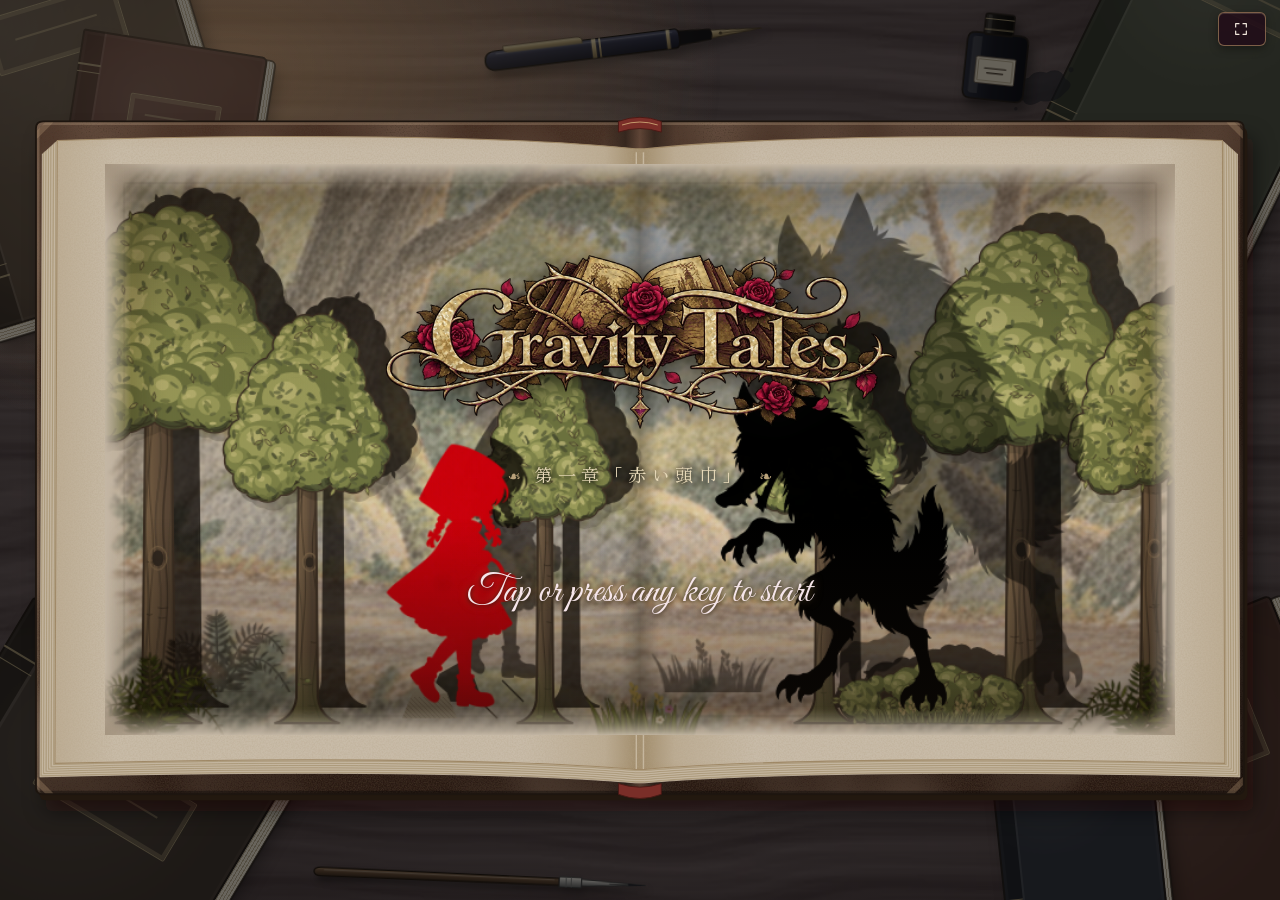
==== commit f4dbd392: "赤ずきんの泣き顔・困り顔、少年の不安な顔を、会話の立ち絵に使う： - 新しい絵 5枚を webp に（いまの立ち絵と同じ大きさ。表情を変えても人物がずれない）。起動時に読みこむ一覧にも入れる - 表情" ====
--- a/index.html
+++ b/index.html
@@ -6,7 +6,7 @@
 <title>Gravity Tales — 第一章「赤い頭巾」</title>
 <link rel="preconnect" href="https://fonts.googleapis.com">
 <link href="https://fonts.googleapis.com/css2?family=Cormorant+Garamond:wght@500;600;700&family=Zen+Old+Mincho:wght@500;700&family=Caveat:wght@500;700&family=Great+Vibes&family=Yuji+Syuku&display=swap" rel="stylesheet">
-<link rel="stylesheet" href="css/game.css?v=202611221500">
+<link rel="stylesheet" href="css/game.css?v=202611221800">
 </head>
 <body>
 <div class="ambient" aria-hidden="true"></div>
@@ -135,50 +135,50 @@
 <!--   4) js/menu.js   … メニュー画面・セーブ（js/page.js の前）              -->
 <!-- ステージを足したら、stages/ の行をここに1行コピーして増やすだけ。        -->
 <!-- ====================================================================== -->
-<script src="js/engine/core.js?v=202611221500"></script>   <!-- エンジン（js/engine/ の 9 ファイル。この順に読む） -->
-<script src="js/engine/input.js?v=202611221500"></script>
-<script src="js/engine/scene.js?v=202611221500"></script>
-<script src="js/engine/pageflip.js?v=202611221500"></script>
-<script src="js/engine/dialogue.js?v=202611221500"></script>
-<script src="js/engine/physics.js?v=202611221500"></script>
-<script src="js/engine/draw.js?v=202611221500"></script>
-<script src="js/engine/render.js?v=202611221500"></script>
-<script src="js/engine/boot.js?v=202611221500"></script>
-<script src="js/paper.js?v=202611221500"></script>     <!-- 本の紙（js/engine/ のすぐあと） -->
-<script src="js/sprites.js?v=202611221500"></script>   <!-- キャラクターの絵 -->
-<script src="stages/_decor.js?v=202611221500"></script>
+<script src="js/engine/core.js?v=202611221800"></script>   <!-- エンジン（js/engine/ の 9 ファイル。この順に読む） -->
+<script src="js/engine/input.js?v=202611221800"></script>
+<script src="js/engine/scene.js?v=202611221800"></script>
+<script src="js/engine/pageflip.js?v=202611221800"></script>
+<script src="js/engine/dialogue.js?v=202611221800"></script>
+<script src="js/engine/physics.js?v=202611221800"></script>
+<script src="js/engine/draw.js?v=202611221800"></script>
+<script src="js/engine/render.js?v=202611221800"></script>
+<script src="js/engine/boot.js?v=202611221800"></script>
+<script src="js/paper.js?v=202611221800"></script>     <!-- 本の紙（js/engine/ のすぐあと） -->
+<script src="js/sprites.js?v=202611221800"></script>   <!-- キャラクターの絵 -->
+<script src="stages/_decor.js?v=202611221800"></script>
 
-<script src="stages/00t_title.js?v=202611221500"></script>
-<script src="stages/00_opening.js?v=202611221500"></script>
-<script src="stages/00a_wake.js?v=202611221500"></script>
-<script src="stages/01_komichi1.js?v=202611221500"></script>
-<script src="stages/02_komichi2.js?v=202611221500"></script>
-<script src="js/inkwrite.js?v=202611221500"></script>
-<script src="stages/02c_mari_gate.js?v=202611221500"></script>
-<script src="stages/02d_chapter_select.js?v=202611221500"></script>
-<script src="stages/03_house_peek.js?v=202611221500"></script>
-<script src="stages/04_path1.js?v=202611221500"></script>
-<script src="stages/05_meet_hood.js?v=202611221500"></script>
-<script src="stages/05b_cliff.js?v=202611221500"></script>   <!-- 森の崖（木箱を運ぶ謎解き） -->
-<script src="stages/06_wolf_talk.js?v=202611221500"></script>
-<script src="stages/07_crossroads.js?v=202611221500"></script>
-<script src="stages/08_path2.js?v=202611221500"></script>
-<script src="stages/08b_path2b.js?v=202611221500"></script>   <!-- 近道②（いばらのトンネル） -->
-<script src="stages/08c_flowers.js?v=202611221500"></script>  <!-- お花畑（遠回り） -->
-<script src="stages/09_path3.js?v=202611221500"></script>
-<script src="stages/10_path4.js?v=202611221500"></script>
-<script src="stages/11_house_front.js?v=202611221500"></script>
-<script src="stages/12a_room_art.js?v=202611221500"></script>   <!-- おばあさんの家：部屋の絵 -->
-<script src="stages/12b_wolf_boss.js?v=202611221500"></script>
-<script src="stages/12_grannys_house.js?v=202611221500"></script>   <!-- おばあさんの家：お話（到着・QTE・結末） -->
+<script src="stages/00t_title.js?v=202611221800"></script>
+<script src="stages/00_opening.js?v=202611221800"></script>
+<script src="stages/00a_wake.js?v=202611221800"></script>
+<script src="stages/01_komichi1.js?v=202611221800"></script>
+<script src="stages/02_komichi2.js?v=202611221800"></script>
+<script src="js/inkwrite.js?v=202611221800"></script>
+<script src="stages/02c_mari_gate.js?v=202611221800"></script>
+<script src="stages/02d_chapter_select.js?v=202611221800"></script>
+<script src="stages/03_house_peek.js?v=202611221800"></script>
+<script src="stages/04_path1.js?v=202611221800"></script>
+<script src="stages/05_meet_hood.js?v=202611221800"></script>
+<script src="stages/05b_cliff.js?v=202611221800"></script>   <!-- 森の崖（木箱を運ぶ謎解き） -->
+<script src="stages/06_wolf_talk.js?v=202611221800"></script>
+<script src="stages/07_crossroads.js?v=202611221800"></script>
+<script src="stages/08_path2.js?v=202611221800"></script>
+<script src="stages/08b_path2b.js?v=202611221800"></script>   <!-- 近道②（いばらのトンネル） -->
+<script src="stages/08c_flowers.js?v=202611221800"></script>  <!-- お花畑（遠回り） -->
+<script src="stages/09_path3.js?v=202611221800"></script>
+<script src="stages/10_path4.js?v=202611221800"></script>
+<script src="stages/11_house_front.js?v=202611221800"></script>
+<script src="stages/12a_room_art.js?v=202611221800"></script>   <!-- おばあさんの家：部屋の絵 -->
+<script src="stages/12b_wolf_boss.js?v=202611221800"></script>
+<script src="stages/12_grannys_house.js?v=202611221800"></script>   <!-- おばあさんの家：お話（到着・QTE・結末） -->
 
-<script src="js/playlist.js?v=202611221500"></script>
-<script src="js/sfx_data.js?v=202611221500"></script>   <!-- 大きく鳴らす効果音の中身 -->
-<script src="js/sfx.js?v=202611221500"></script>       <!-- 効果音 -->
-<script src="js/music.js?v=202611221500"></script>     <!-- 音楽（BGM。playlist.js のあとに読む） -->
-<script src="js/bookart.js?v=202611221500"></script>   <!-- 本の挿絵 -->
-<script src="js/bookview.js?v=202611221500"></script>  <!-- 本を読みかえす画面（ページをめくる） -->
-<script src="js/menu.js?v=202611221500"></script>      <!-- メニュー画面（playlist.js のあとに読む） -->
-<script src="js/page.js?v=202611221500"></script>     <!-- 画面外の飾り・全画面・見出しの色 -->
+<script src="js/playlist.js?v=202611221800"></script>
+<script src="js/sfx_data.js?v=202611221800"></script>   <!-- 大きく鳴らす効果音の中身 -->
+<script src="js/sfx.js?v=202611221800"></script>       <!-- 効果音 -->
+<script src="js/music.js?v=202611221800"></script>     <!-- 音楽（BGM。playlist.js のあとに読む） -->
+<script src="js/bookart.js?v=202611221800"></script>   <!-- 本の挿絵 -->
+<script src="js/bookview.js?v=202611221800"></script>  <!-- 本を読みかえす画面（ページをめくる） -->
+<script src="js/menu.js?v=202611221800"></script>      <!-- メニュー画面（playlist.js のあとに読む） -->
+<script src="js/page.js?v=202611221800"></script>     <!-- 画面外の飾り・全画面・見出しの色 -->
 </body>
 </html>
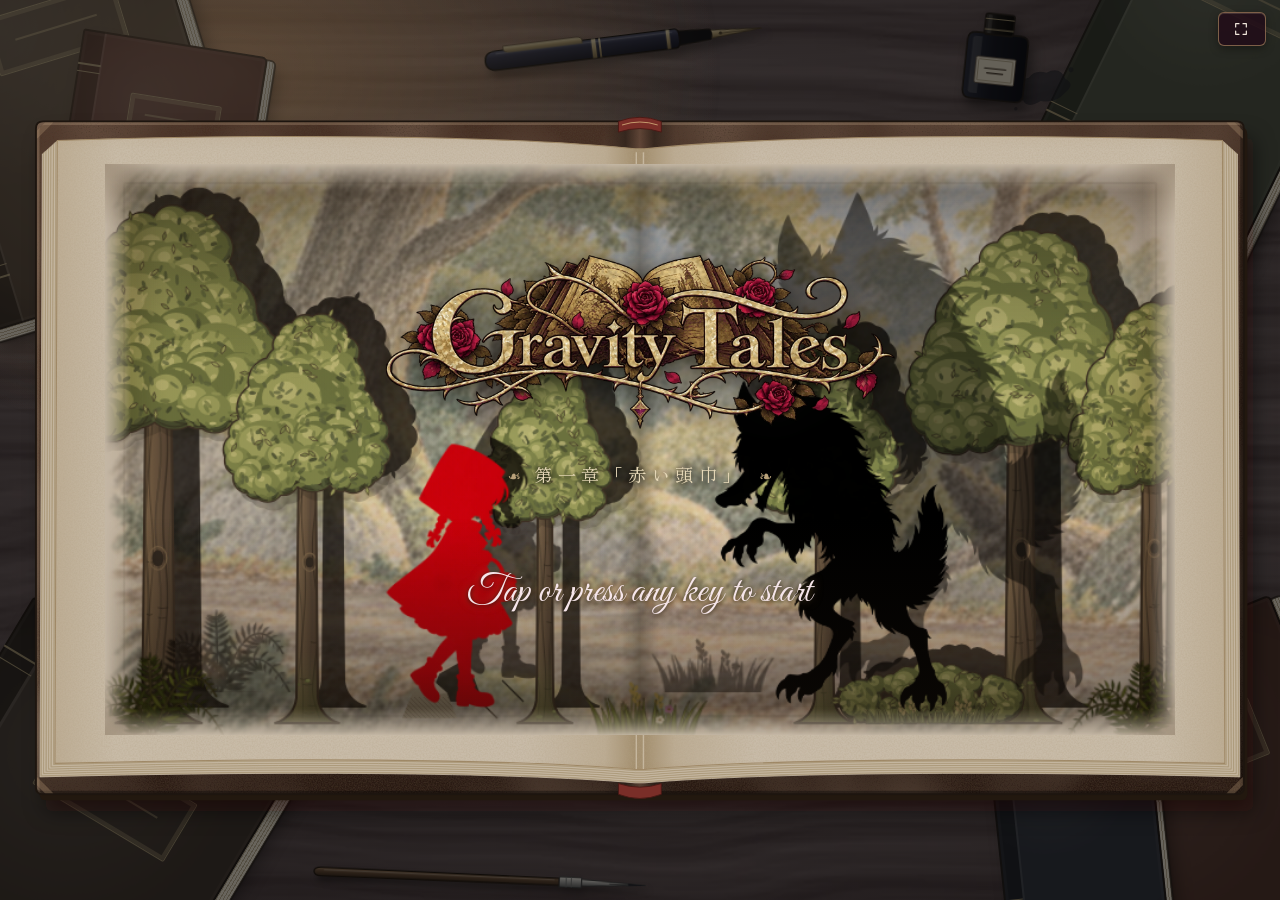
==== commit 44fa38f4: "第一章の流れ・セリフ・手がかりを直す： - 森の崖：赤ずきんが少年のうしろをついてくる。少年が崖の上に立つと、赤ずきんもあとから登ってくる - 狼と出会う場面：「一瞬だけ不快そうな表情を浮かべた」を消" ====
--- a/index.html
+++ b/index.html
@@ -79,7 +79,7 @@
       <canvas id="game" width="900" height="480"></canvas>
       <div class="qte" id="qte">
         <div class="big" id="qteBig">！</div>
-        <div class="flipnow" id="qteBtn">Now! Flip the book</div>
+        <div class="flipnow" id="qteBtn">今だ！ 本を裏返せ！</div>
       </div>
       <div class="dialogue" id="dlg">
         <div class="speaker" id="dlgSpeaker">　</div>
--- a/css/game.css
+++ b/css/game.css
@@ -261,11 +261,11 @@
 .dk-stain{ width:clamp(60px,6vw,110px); right:15.5vw; top:clamp(30px,7vh,70px); transform:rotate(-14deg); }
 .dk-dpen{ width:clamp(220px,27vw,480px); left:24vw; bottom:clamp(2px,1.2vh,14px); transform:rotate(2.5deg); filter:drop-shadow(3px 5px 3px rgba(0,0,0,0.35)); }
 
-/* 会話の「▶ Tap / Click」・名前の「OK」・本を裏返すボタン・「Now! Flip the book」は英語の筆記体（物語のセリフや選択肢は日本語のまま） */
+/* 会話の「▶ Tap / Click」・名前の「OK」・本を裏返すボタンは英語の筆記体（物語のセリフや選択肢は日本語のまま）。「今だ！ 本を裏返せ！」は日本語の明朝 */
 .dhint{ font-family:'Caveat',cursive; font-size:clamp(14px,1.7cqw,40px); letter-spacing:0.03em; }
 .choice.ui-en{ font-family:'Caveat',cursive; font-size:1.35em; line-height:1; letter-spacing:0.03em; }
-.qte .flipnow, .btn.flip{ font-family:'Caveat',cursive; letter-spacing:0.03em; }
-.qte .flipnow{ font-size:clamp(19px,2.7cqw,66px); }
+.btn.flip{ font-family:'Caveat',cursive; letter-spacing:0.03em; }
+.qte .flipnow{ font-family:'Zen Old Mincho',serif; font-weight:700; letter-spacing:0.08em; font-size:clamp(15px,2.1cqw,52px); }
 .btn.flip{ font-size:20px; }
 
 /* メニュー（タイトル画面）を開いているあいだは、ゲーム画面の「↺ Reset」を隠す（ゲームの上のボタンなので、メニューでは使わない） */
